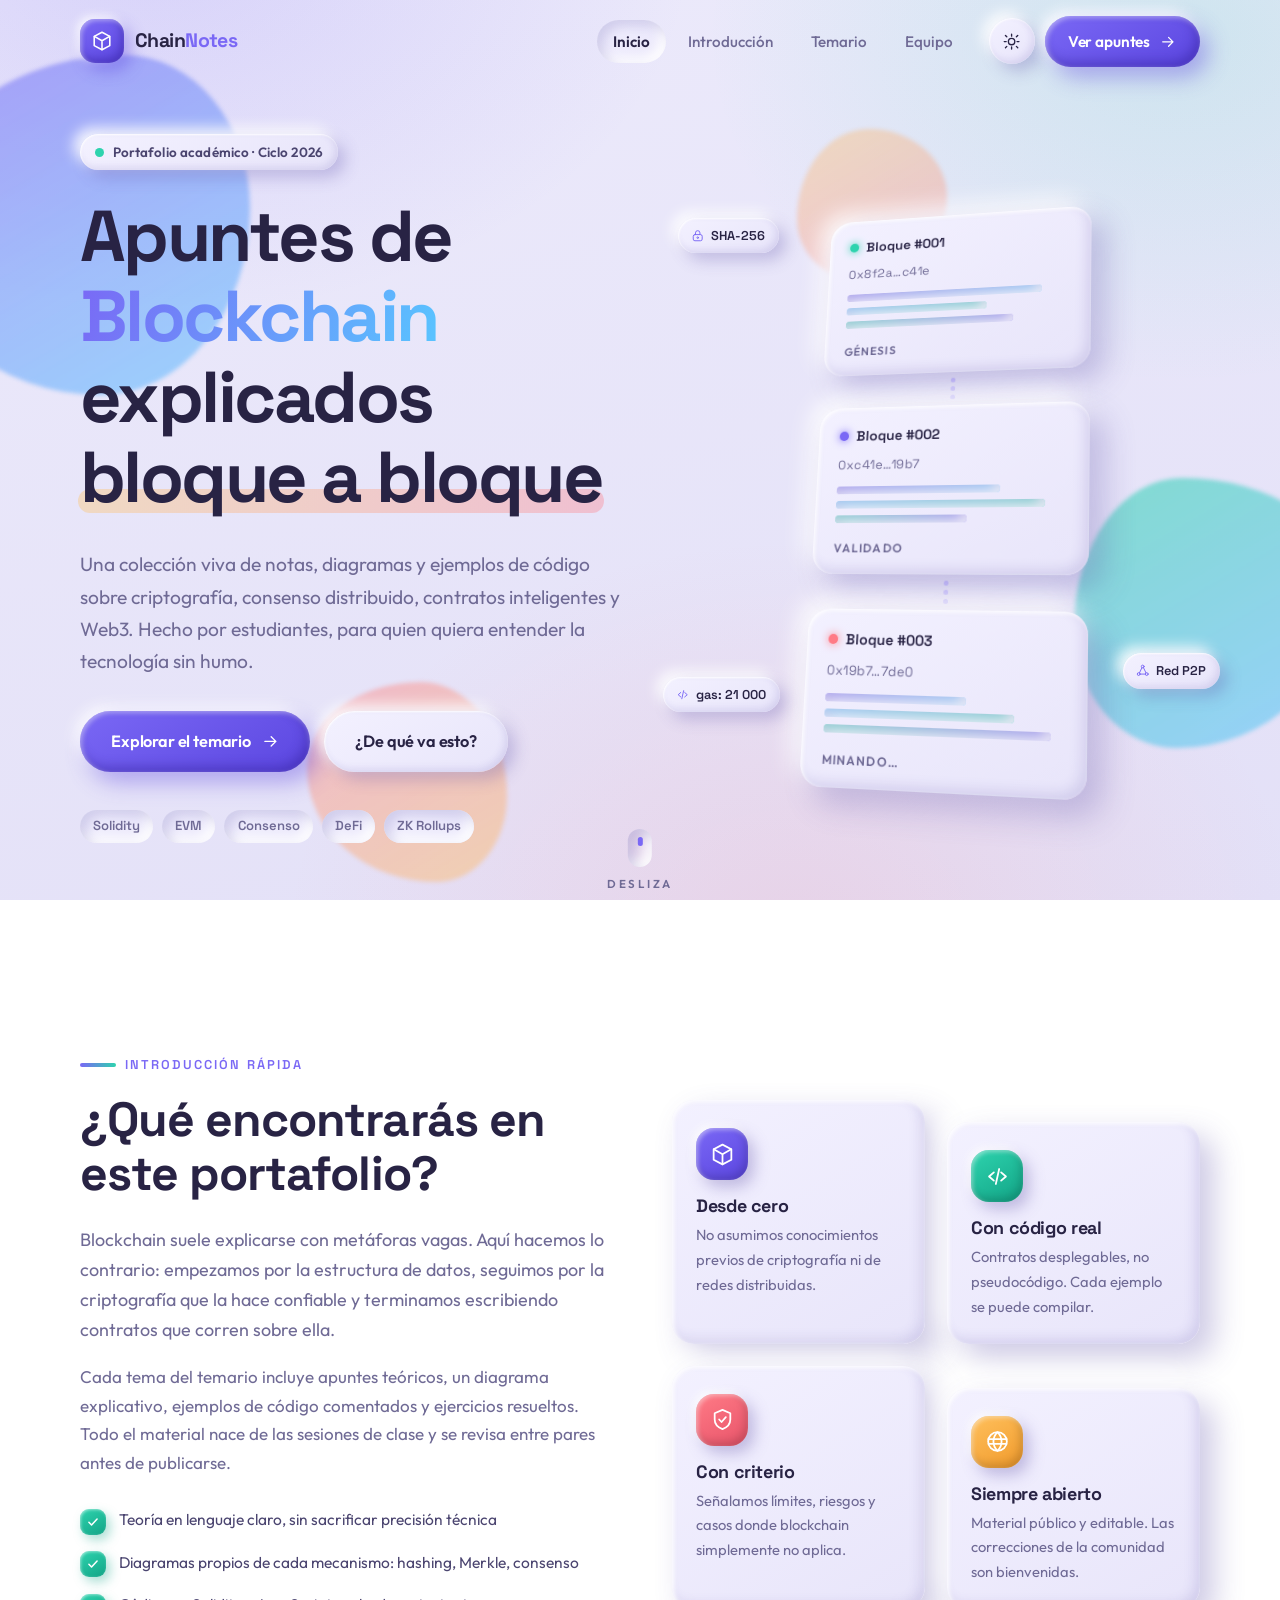
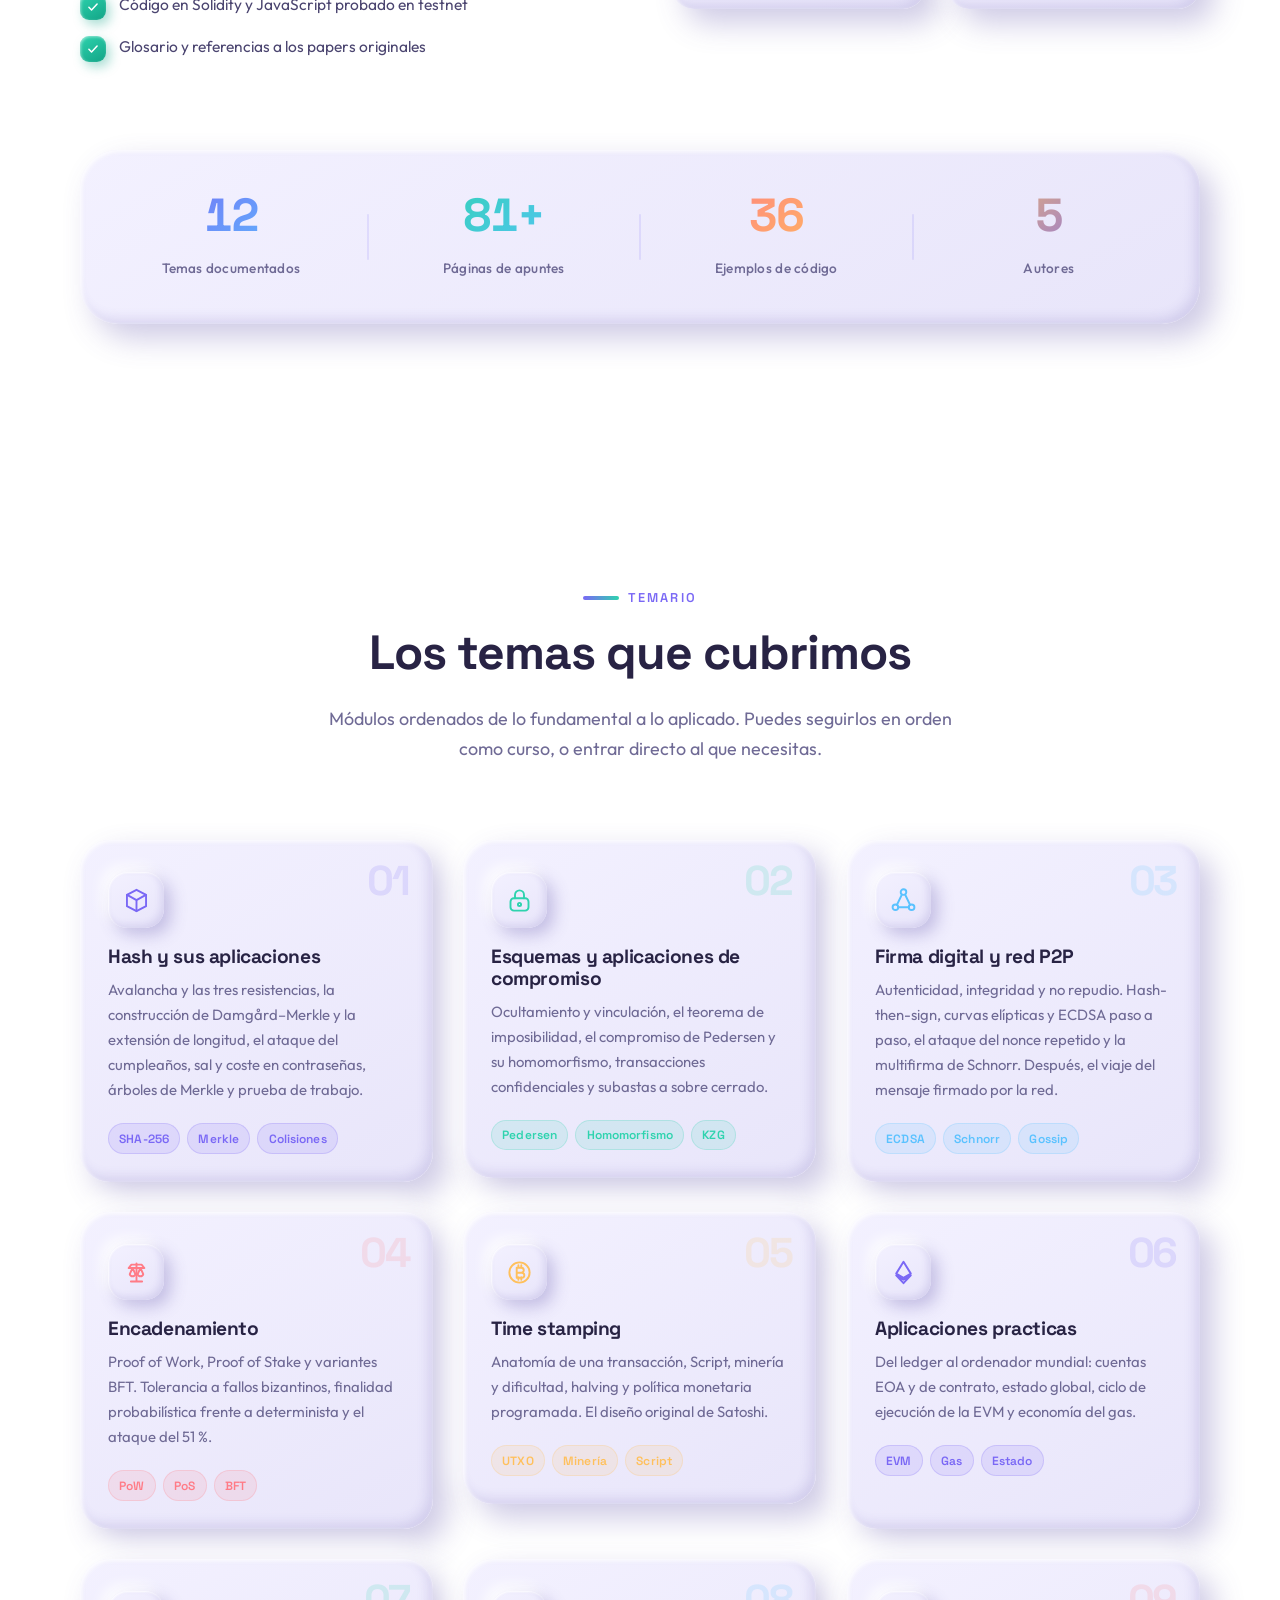
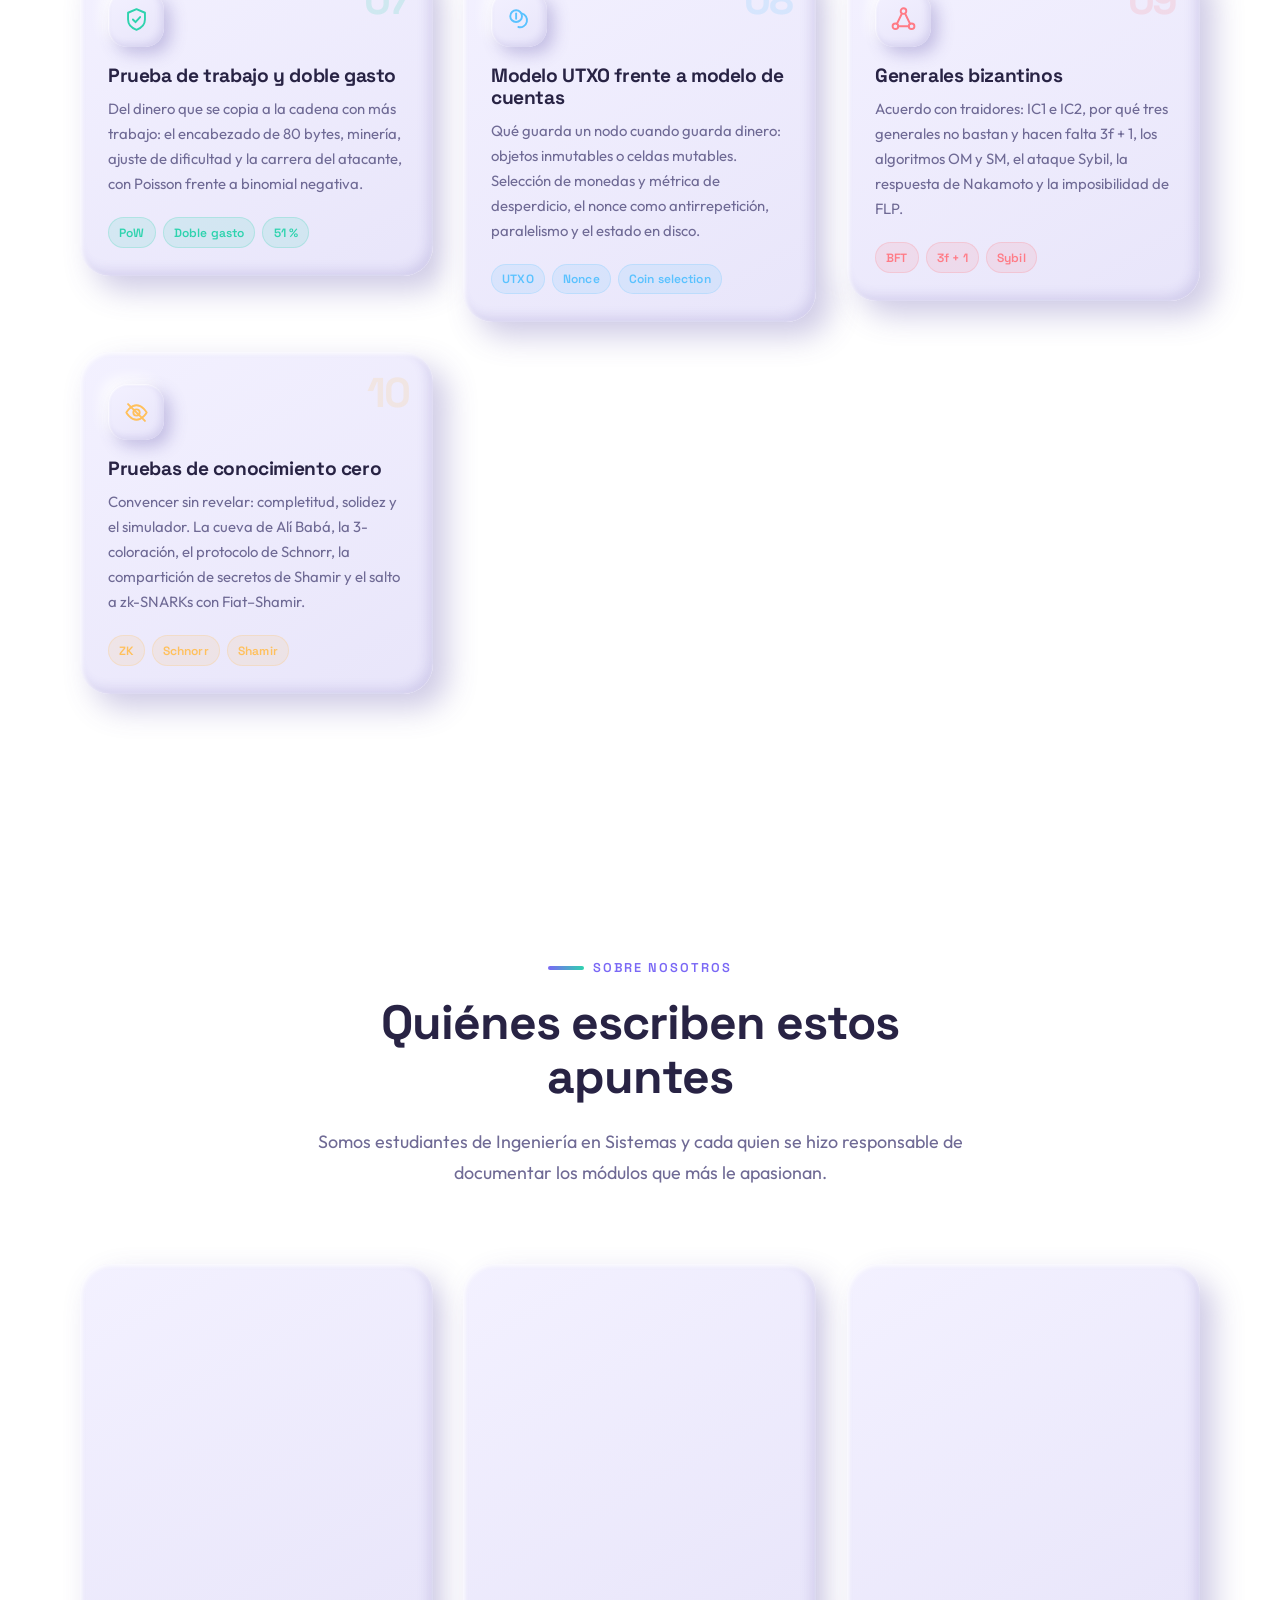
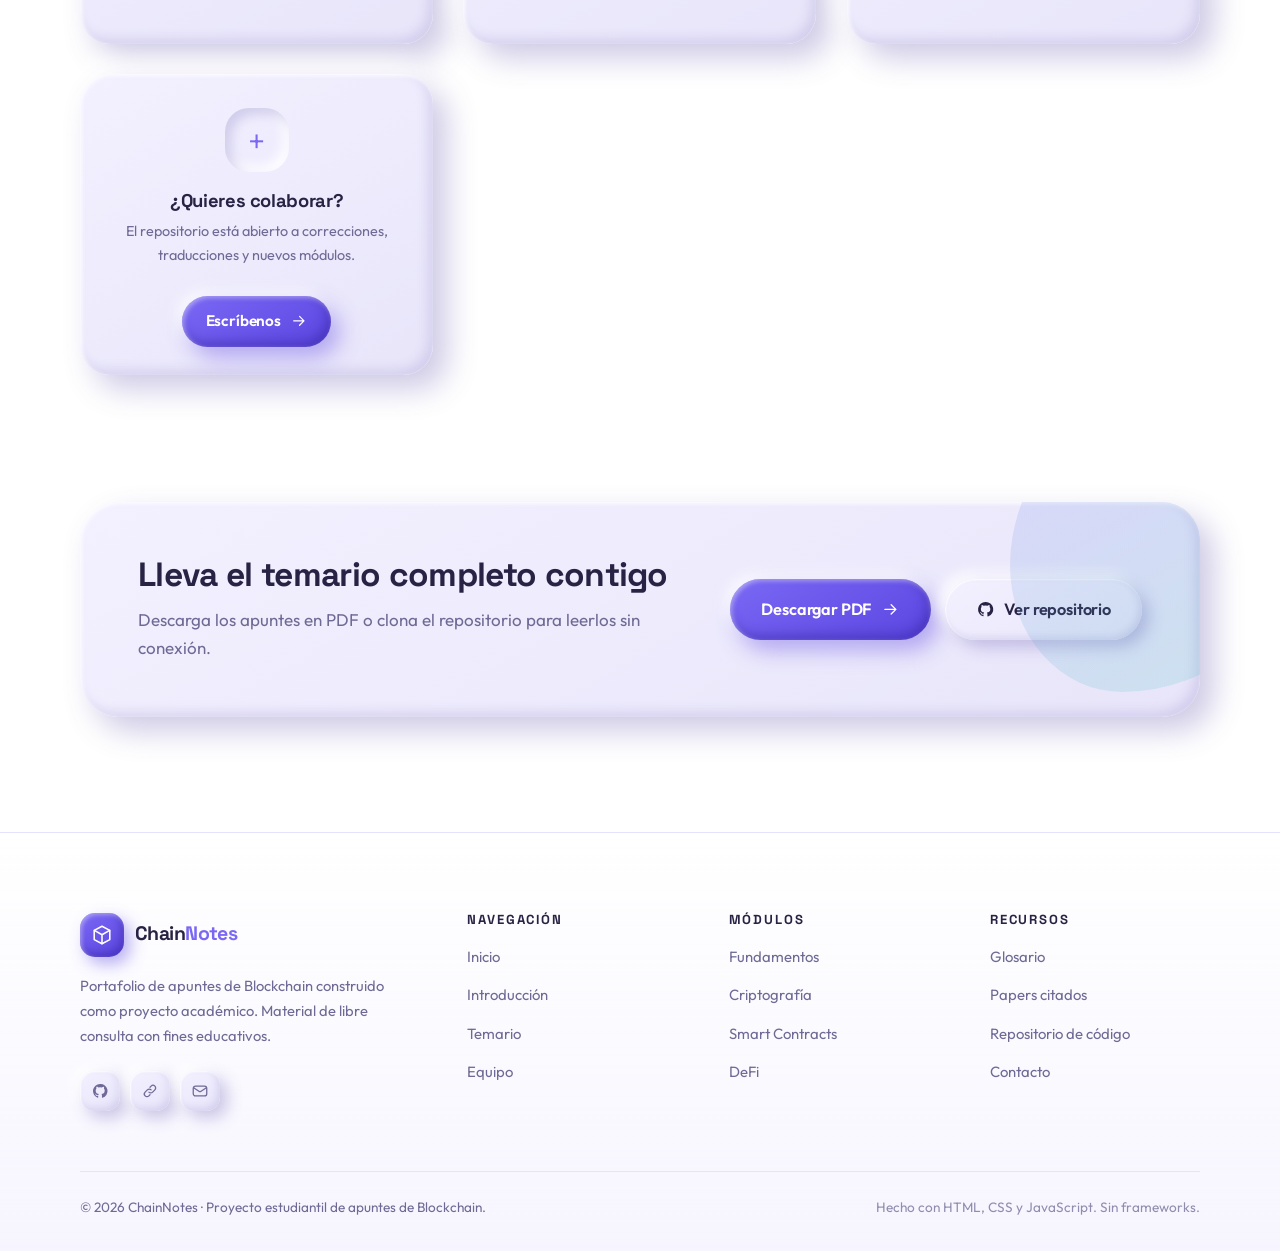
==== index.html @ ee108915 "Nuevo modulo" ====
<!DOCTYPE html>
<html lang="es">
<head>
<meta charset="UTF-8">
<meta name="viewport" content="width=device-width, initial-scale=1">
<title>ChainNotes — Portafolio de Apuntes de Blockchain</title>
<meta name="description" content="Portafolio de apuntes de Blockchain: fundamentos, criptografía, consenso, smart contracts, DeFi, capa 2 y seguridad. Material de estudio explicado con claridad.">
<link rel="icon" href="assets/favicon.svg" type="image/svg+xml">
<link rel="preconnect" href="https://fonts.googleapis.com">
<link rel="preconnect" href="https://fonts.gstatic.com" crossorigin>
<link href="https://fonts.googleapis.com/css2?family=Outfit:wght@300;400;500;600;700;800&family=Space+Grotesk:wght@400;500;600;700&display=swap" rel="stylesheet">
<link rel="stylesheet" href="assets/css/styles.css">
</head>
<body>

<!-- ============ SPRITE DE ICONOS ============ -->
<svg class="sprite" aria-hidden="true" focusable="false" xmlns="http://www.w3.org/2000/svg">
  <symbol id="i-cube" viewBox="0 0 24 24"><path d="M12 2.5 20.5 7v10L12 21.5 3.5 17V7L12 2.5Z"/><path d="M3.7 7 12 11.7 20.3 7M12 11.7V21.4"/></symbol>
  <symbol id="i-lock" viewBox="0 0 24 24"><rect x="4" y="10" width="16" height="11" rx="3"/><path d="M8 10V7a4 4 0 0 1 8 0v3"/><circle cx="12" cy="15.5" r="1.4"/></symbol>
  <symbol id="i-nodes" viewBox="0 0 24 24"><circle cx="12" cy="4.5" r="2.5"/><circle cx="4.8" cy="18" r="2.5"/><circle cx="19.2" cy="18" r="2.5"/><path d="M10.6 6.7 6.2 15.8M13.4 6.7l4.4 9.1M7.3 18h9.4"/></symbol>
  <symbol id="i-bitcoin" viewBox="0 0 24 24"><circle cx="12" cy="12" r="9"/><path d="M9.5 7.8h4.1a2.2 2.2 0 0 1 0 4.4H9.5m0 0h4.6a2.2 2.2 0 0 1 0 4.4H9.5m0-8.8v8.8M11 5.6v2.2m0 8.4v2.2m2.6-12.8v2.2m0 8.4v2.2"/></symbol>
  <symbol id="i-eth" viewBox="0 0 24 24"><path d="M12 2.5 5.5 13 12 16.8 18.5 13 12 2.5Z"/><path d="m5.5 14.6 6.5 6.9 6.5-6.9L12 18.4 5.5 14.6Z"/></symbol>
  <symbol id="i-code" viewBox="0 0 24 24"><path d="m8.5 8-4.6 4 4.6 4M15.5 8l4.6 4-4.6 4M13.6 4.8 10.4 19.2"/></symbol>
  <symbol id="i-token" viewBox="0 0 24 24"><circle cx="9" cy="9" r="5.2"/><path d="M13.9 6.6A5.2 5.2 0 1 1 11 18.7"/><path d="M9 6.6v4.8"/></symbol>
  <symbol id="i-defi" viewBox="0 0 24 24"><path d="M3.5 19.5h17M6 19.5v-6M11 19.5V8M16 19.5v-9"/><path d="m5 10 5.6-5.2 4 2.6 4.6-4.1"/></symbol>
  <symbol id="i-layers" viewBox="0 0 24 24"><path d="m12 3 8.5 4.3L12 11.6 3.5 7.3 12 3Z"/><path d="m3.5 12 8.5 4.3 8.5-4.3M3.5 16.7 12 21l8.5-4.3"/></symbol>
  <symbol id="i-shield" viewBox="0 0 24 24"><path d="M12 2.8 19.5 6v6.1c0 4.2-3 7.5-7.5 9.1-4.5-1.6-7.5-4.9-7.5-9.1V6L12 2.8Z"/><path d="m8.8 12 2.3 2.4 4.1-4.6"/></symbol>
  <symbol id="i-globe" viewBox="0 0 24 24"><circle cx="12" cy="12" r="9"/><path d="M3.3 9.8h17.4M3.3 14.2h17.4"/><path d="M12 3c-2.6 2.6-3.9 5.6-3.9 9s1.3 6.4 3.9 9c2.6-2.6 3.9-5.6 3.9-9S14.6 5.6 12 3Z"/></symbol>
  <symbol id="i-scale" viewBox="0 0 24 24"><path d="M12 4v16M7 20h10M5 8h14l-2.5-3h-9L5 8Z"/><path d="M8.5 8 6 13.5a2.6 2.6 0 0 0 5 0L8.5 8ZM15.5 8 13 13.5a2.6 2.6 0 0 0 5 0L15.5 8Z"/></symbol>
  <symbol id="i-eyeoff" viewBox="0 0 24 24"><path d="M3 12s3.5-6.5 9-6.5S21 12 21 12s-3.5 6.5-9 6.5S3 12 3 12Z"/><circle cx="12" cy="12" r="2.8"/><path d="M4.5 4.5l15 15"/></symbol>
  <symbol id="i-arrow" viewBox="0 0 24 24"><path d="M5 12h14M13 6l6 6-6 6"/></symbol>
  <symbol id="i-check" viewBox="0 0 24 24"><path d="m5 12.5 4.5 4.5L19 7"/></symbol>
  <symbol id="i-github" viewBox="0 0 24 24"><path d="M12 2.6a9.4 9.4 0 0 0-3 18.3c.5.1.6-.2.6-.5v-1.7c-2.6.6-3.2-1.2-3.2-1.2-.4-1.1-1-1.4-1-1.4-.9-.6.1-.6.1-.6 1 .1 1.5 1 1.5 1 .9 1.5 2.3 1.1 2.9.8.1-.6.3-1.1.6-1.3-2.1-.2-4.3-1-4.3-4.6 0-1 .4-1.9 1-2.5-.1-.3-.4-1.3.1-2.6 0 0 .8-.3 2.6 1a9 9 0 0 1 4.7 0c1.8-1.3 2.6-1 2.6-1 .5 1.3.2 2.3.1 2.6.6.6 1 1.5 1 2.5 0 3.6-2.2 4.4-4.3 4.6.3.3.6.9.6 1.8v2.7c0 .3.2.6.7.5A9.4 9.4 0 0 0 12 2.6Z"/></symbol>
  <symbol id="i-link" viewBox="0 0 24 24"><path d="M10.5 13.5a3.5 3.5 0 0 0 5 0l3-3a3.5 3.5 0 0 0-5-5l-1.5 1.5"/><path d="M13.5 10.5a3.5 3.5 0 0 0-5 0l-3 3a3.5 3.5 0 0 0 5 5L12 17"/></symbol>
  <symbol id="i-mail" viewBox="0 0 24 24"><rect x="3" y="5.5" width="18" height="13" rx="3"/><path d="m4 8 7.1 4.6a1.7 1.7 0 0 0 1.8 0L20 8"/></symbol>
  <symbol id="i-sun" viewBox="0 0 24 24"><circle cx="12" cy="12" r="4"/><path d="M12 2.8v2.4M12 18.8v2.4M4.3 4.3l1.7 1.7M18 18l1.7 1.7M2.8 12h2.4M18.8 12h2.4M4.3 19.7 6 18M18 6l1.7-1.7"/></symbol>
  <symbol id="i-moon" viewBox="0 0 24 24"><path d="M20 14.4A8.2 8.2 0 0 1 9.6 4 8.5 8.5 0 1 0 20 14.4Z"/></symbol>
</svg>

<div class="scroll-progress" aria-hidden="true"><span id="progressBar"></span></div>
<a class="skip-link" href="#intro">Saltar al contenido</a>

<!-- ============ HEADER ============ -->
<header class="header" id="header">
  <div class="container header__inner">
    <a class="brand" href="#inicio" aria-label="ChainNotes, ir al inicio">
      <span class="brand__mark" aria-hidden="true"><svg viewBox="0 0 24 24"><use href="#i-cube"/></svg></span>
      <span class="brand__text">Chain<em>Notes</em></span>
    </a>

    <nav class="nav" id="nav" aria-label="Navegación principal">
      <ul class="nav__list">
        <li><a class="nav__link is-active" href="#inicio">Inicio</a></li>
        <li><a class="nav__link" href="#intro">Introducción</a></li>
        <li><a class="nav__link" href="#temas">Temario</a></li>
        <li><a class="nav__link" href="#equipo">Equipo</a></li>
      </ul>
    </nav>

    <div class="header__actions">
      <button class="clay-btn clay-btn--icon" id="themeToggle" type="button" aria-label="Cambiar tema" title="Cambiar tema">
        <svg class="ico-sun" viewBox="0 0 24 24"><use href="#i-sun"/></svg>
        <svg class="ico-moon" viewBox="0 0 24 24"><use href="#i-moon"/></svg>
      </button>
      <a class="clay-btn clay-btn--primary header__cta" href="#temas">
        Ver apuntes <svg viewBox="0 0 24 24"><use href="#i-arrow"/></svg>
      </a>
      <button class="burger" id="burger" type="button" aria-label="Abrir menú" aria-expanded="false" aria-controls="nav">
        <span></span><span></span><span></span>
      </button>
    </div>
  </div>
</header>

<main>

<!-- ============ HERO ============ -->
<section class="hero" id="inicio">
  <div class="blobs" aria-hidden="true">
    <span class="blob blob--1" data-parallax="0.16"></span>
    <span class="blob blob--2" data-parallax="-0.10"></span>
    <span class="blob blob--3" data-parallax="0.07"></span>
    <span class="blob blob--4" data-parallax="-0.05"></span>
  </div>

  <div class="container hero__inner">
    <div class="hero__copy">
      <span class="badge anim" style="--d:0ms">
        <span class="badge__dot"></span> Portafolio académico · Ciclo 2026
      </span>

      <h1 class="hero__title anim" style="--d:90ms">
        Apuntes de <span class="grad">Blockchain</span><br>
        explicados <span class="underlined">bloque a bloque</span>
      </h1>

      <p class="hero__lead anim" style="--d:180ms">
        Una colección viva de notas, diagramas y ejemplos de código sobre criptografía,
        consenso distribuido, contratos inteligentes y Web3. Hecho por estudiantes,
        para quien quiera entender la tecnología sin humo.
      </p>

      <div class="hero__actions anim" style="--d:270ms">
        <a class="clay-btn clay-btn--primary clay-btn--lg" href="#temas">
          Explorar el temario <svg viewBox="0 0 24 24"><use href="#i-arrow"/></svg>
        </a>
        <a class="clay-btn clay-btn--lg" href="#intro">¿De qué va esto?</a>
      </div>

      <ul class="hero__chips anim" style="--d:360ms">
        <li>Solidity</li><li>EVM</li><li>Consenso</li><li>DeFi</li><li>ZK Rollups</li>
      </ul>
    </div>

    <div class="hero__visual anim anim--scale" style="--d:240ms" aria-hidden="true">
      <div class="chain">
        <article class="clay-card block block--1">
          <header class="block__head"><span class="dot dot--mint"></span> Bloque #001</header>
          <p class="block__hash">0x8f2a…c41e</p>
          <div class="block__bars"><i style="--w:88%"></i><i style="--w:64%"></i><i style="--w:76%"></i></div>
          <footer class="block__foot">Génesis</footer>
        </article>

        <span class="chain__link"><i></i><i></i><i></i></span>

        <article class="clay-card block block--2">
          <header class="block__head"><span class="dot dot--violet"></span> Bloque #002</header>
          <p class="block__hash">0xc41e…19b7</p>
          <div class="block__bars"><i style="--w:72%"></i><i style="--w:91%"></i><i style="--w:58%"></i></div>
          <footer class="block__foot">Validado</footer>
        </article>

        <span class="chain__link"><i></i><i></i><i></i></span>

        <article class="clay-card block block--3">
          <header class="block__head"><span class="dot dot--coral"></span> Bloque #003</header>
          <p class="block__hash">0x19b7…7de0</p>
          <div class="block__bars"><i style="--w:60%"></i><i style="--w:80%"></i><i style="--w:95%"></i></div>
          <footer class="block__foot">Minando…</footer>
        </article>
      </div>

      <div class="float-tag float-tag--a"><svg viewBox="0 0 24 24"><use href="#i-lock"/></svg> SHA-256</div>
      <div class="float-tag float-tag--b"><svg viewBox="0 0 24 24"><use href="#i-nodes"/></svg> Red P2P</div>
      <div class="float-tag float-tag--c"><svg viewBox="0 0 24 24"><use href="#i-code"/></svg> gas: 21 000</div>
    </div>
  </div>

  <div class="hero__scroll" aria-hidden="true"><span></span>desliza</div>
</section>

<!-- ============ INTRODUCCIÓN ============ -->
<section class="section intro" id="intro">
  <div class="container">
    <div class="intro__grid">
      <div class="intro__text reveal">
        <span class="eyebrow"><span class="eyebrow__line"></span> Introducción rápida</span>
        <h2 class="section__title">¿Qué encontrarás en este portafolio?</h2>
        <p class="section__lead">
          Blockchain suele explicarse con metáforas vagas. Aquí hacemos lo contrario:
          empezamos por la estructura de datos, seguimos por la criptografía que la
          hace confiable y terminamos escribiendo contratos que corren sobre ella.
        </p>
        <p class="muted-p">
          Cada tema del temario incluye apuntes teóricos, un diagrama explicativo,
          ejemplos de código comentados y ejercicios resueltos. Todo el material nace
          de las sesiones de clase y se revisa entre pares antes de publicarse.
        </p>

        <ul class="check-list">
          <li><span class="check"><svg viewBox="0 0 24 24"><use href="#i-check"/></svg></span> Teoría en lenguaje claro, sin sacrificar precisión técnica</li>
          <li><span class="check"><svg viewBox="0 0 24 24"><use href="#i-check"/></svg></span> Diagramas propios de cada mecanismo: hashing, Merkle, consenso</li>
          <li><span class="check"><svg viewBox="0 0 24 24"><use href="#i-check"/></svg></span> Código en Solidity y JavaScript probado en testnet</li>
          <li><span class="check"><svg viewBox="0 0 24 24"><use href="#i-check"/></svg></span> Glosario y referencias a los papers originales</li>
        </ul>
      </div>

      <div class="intro__cards">
        <article class="clay-card feature reveal" style="--d:60ms">
          <span class="feature__icon feature__icon--violet"><svg viewBox="0 0 24 24"><use href="#i-cube"/></svg></span>
          <h3>Desde cero</h3>
          <p>No asumimos conocimientos previos de criptografía ni de redes distribuidas.</p>
        </article>
        <article class="clay-card feature reveal" style="--d:140ms">
          <span class="feature__icon feature__icon--mint"><svg viewBox="0 0 24 24"><use href="#i-code"/></svg></span>
          <h3>Con código real</h3>
          <p>Contratos desplegables, no pseudocódigo. Cada ejemplo se puede compilar.</p>
        </article>
        <article class="clay-card feature reveal" style="--d:220ms">
          <span class="feature__icon feature__icon--coral"><svg viewBox="0 0 24 24"><use href="#i-shield"/></svg></span>
          <h3>Con criterio</h3>
          <p>Señalamos límites, riesgos y casos donde blockchain simplemente no aplica.</p>
        </article>
        <article class="clay-card feature reveal" style="--d:300ms">
          <span class="feature__icon feature__icon--amber"><svg viewBox="0 0 24 24"><use href="#i-globe"/></svg></span>
          <h3>Siempre abierto</h3>
          <p>Material público y editable. Las correcciones de la comunidad son bienvenidas.</p>
        </article>
      </div>
    </div>

    <div class="stats clay-card reveal">
      <div class="stat">
        <strong class="stat__num" data-count="12">0</strong>
        <span class="stat__label">Temas documentados</span>
      </div>
      <span class="stats__sep" aria-hidden="true"></span>
      <div class="stat">
        <strong class="stat__num" data-count="84" data-suffix="+">0</strong>
        <span class="stat__label">Páginas de apuntes</span>
      </div>
      <span class="stats__sep" aria-hidden="true"></span>
      <div class="stat">
        <strong class="stat__num" data-count="37">0</strong>
        <span class="stat__label">Ejemplos de código</span>
      </div>
      <span class="stats__sep" aria-hidden="true"></span>
      <div class="stat">
        <strong class="stat__num" data-count="5">0</strong>
        <span class="stat__label">Autores</span>
      </div>
    </div>
  </div>
</section>

<!-- ============ TEMARIO ============ -->
<section class="section topics" id="temas">
  <div class="container">
    <header class="section__head reveal">
      <span class="eyebrow"><span class="eyebrow__line"></span> Temario</span>
      <h2 class="section__title">Los temas que cubrimos</h2>
      <p class="section__lead section__lead--center">
        Módulos ordenados de lo fundamental a lo aplicado. Puedes seguirlos en
        orden como curso, o entrar directo al que necesitas.
      </p>
    </header>

    <div class="topics__grid">
      <a href="temas/hash.html" class="topic__link">
      <article class="clay-card topic reveal" data-tilt style="--accent:var(--violet)">
        <span class="topic__num">01</span>
        <span class="topic__icon"><svg viewBox="0 0 24 24"><use href="#i-cube"/></svg></span>
        <h3 class="topic__title">Hash y sus aplicaciones</h3>
        <p class="topic__desc">Avalancha y las tres resistencias, la construcción de Damgård–Merkle y la extensión de longitud, el ataque del cumpleaños, sal y coste en contraseñas, árboles de Merkle y prueba de trabajo.</p>
        <ul class="topic__tags"><li>SHA-256</li><li>Merkle</li><li>Colisiones</li></ul>
      </article>
      </a>

      <a href="temas/compromisos.html" class="topic__link">
      <article class="clay-card topic reveal" data-tilt style="--accent:var(--mint); --d:60ms">
        <span class="topic__num">02</span>
        <span class="topic__icon"><svg viewBox="0 0 24 24"><use href="#i-lock"/></svg></span>
        <h3 class="topic__title">Esquemas y aplicaciones de compromiso</h3>
        <p class="topic__desc">Ocultamiento y vinculación, el teorema de imposibilidad, el compromiso de Pedersen y su homomorfismo, transacciones confidenciales y subastas a sobre cerrado.</p>
        <ul class="topic__tags"><li>Pedersen</li><li>Homomorfismo</li><li>KZG</li></ul>
      </article>
      </a>

      <a href="temas/firma-digital.html" class="topic__link">
      <article class="clay-card topic reveal" data-tilt style="--accent:var(--sky); --d:120ms">
        <span class="topic__num">03</span>
        <span class="topic__icon"><svg viewBox="0 0 24 24"><use href="#i-nodes"/></svg></span>
        <h3 class="topic__title">Firma digital y red P2P</h3>
        <p class="topic__desc">Autenticidad, integridad y no repudio. Hash-then-sign, curvas elípticas y ECDSA paso a paso, el ataque del nonce repetido y la multifirma de Schnorr. Después, el viaje del mensaje firmado por la red.</p>
        <ul class="topic__tags"><li>ECDSA</li><li>Schnorr</li><li>Gossip</li></ul>
      </article>
      </a>

      <a href="temas/encadenamiento.html" class="topic__link">
      <article class="clay-card topic reveal" data-tilt style="--accent:var(--coral); --d:180ms">
        <span class="topic__num">04</span>
        <span class="topic__icon"><svg viewBox="0 0 24 24"><use href="#i-scale"/></svg></span>
        <h3 class="topic__title">Encadenamiento</h3>
        <p class="topic__desc">Proof of Work, Proof of Stake y variantes BFT. Tolerancia a fallos bizantinos, finalidad probabilística frente a determinista y el ataque del 51 %.</p>
        <ul class="topic__tags"><li>PoW</li><li>PoS</li><li>BFT</li></ul>
      </article>
      </a>

      <a href="temas/timestamping.html" class="topic__link">
      <article class="clay-card topic reveal" data-tilt style="--accent:var(--amber)">
        <span class="topic__num">05</span>
        <span class="topic__icon"><svg viewBox="0 0 24 24"><use href="#i-bitcoin"/></svg></span>
        <h3 class="topic__title">Time stamping</h3>
        <p class="topic__desc">Anatomía de una transacción, Script, minería y dificultad, halving y política monetaria programada. El diseño original de Satoshi.</p>
        <ul class="topic__tags"><li>UTXO</li><li>Minería</li><li>Script</li></ul>
      </article>
      </a>
      
      <article class="clay-card topic reveal" data-tilt style="--accent:var(--violet); --d:60ms">
        <span class="topic__num">06</span>
        <span class="topic__icon"><svg viewBox="0 0 24 24"><use href="#i-eth"/></svg></span>
        <h3 class="topic__title">Aplicaciones practicas</h3>
        <p class="topic__desc">Del ledger al ordenador mundial: cuentas EOA y de contrato, estado global, ciclo de ejecución de la EVM y economía del gas.</p>
        <ul class="topic__tags"><li>EVM</li><li>Gas</li><li>Estado</li></ul>
      </article>

      <a href="temas/prueba-de-trabajo.html" class="topic__link">
      <article class="clay-card topic reveal" data-tilt style="--accent:var(--mint); --d:120ms">
        <span class="topic__num">07</span>
        <span class="topic__icon"><svg viewBox="0 0 24 24"><use href="#i-shield"/></svg></span>
        <h3 class="topic__title">Prueba de trabajo y doble gasto</h3>
        <p class="topic__desc">Del dinero que se copia a la cadena con más trabajo: el encabezado de 80 bytes, minería, ajuste de dificultad y la carrera del atacante, con Poisson frente a binomial negativa.</p>
        <ul class="topic__tags"><li>PoW</li><li>Doble gasto</li><li>51 %</li></ul>
      </article>
      </a>

      <a href="temas/utxo-vs-cuentas.html" class="topic__link">
      <article class="clay-card topic reveal" data-tilt style="--accent:var(--sky); --d:180ms">
        <span class="topic__num">08</span>
        <span class="topic__icon"><svg viewBox="0 0 24 24"><use href="#i-token"/></svg></span>
        <h3 class="topic__title">Modelo UTXO frente a modelo de cuentas</h3>
        <p class="topic__desc">Qué guarda un nodo cuando guarda dinero: objetos inmutables o celdas mutables. Selección de monedas y métrica de desperdicio, el nonce como antirrepetición, paralelismo y el estado en disco.</p>
        <ul class="topic__tags"><li>UTXO</li><li>Nonce</li><li>Coin selection</li></ul>
      </article>
      </a>

      <a href="temas/generales-bizantinos.html" class="topic__link">
      <article class="clay-card topic reveal" data-tilt style="--accent:var(--coral); --d:240ms">
        <span class="topic__num">09</span>
        <span class="topic__icon"><svg viewBox="0 0 24 24"><use href="#i-nodes"/></svg></span>
        <h3 class="topic__title">Generales bizantinos</h3>
        <p class="topic__desc">Acuerdo con traidores: IC1 e IC2, por qué tres generales no bastan y hacen falta 3f + 1, los algoritmos OM y SM, el ataque Sybil, la respuesta de Nakamoto y la imposibilidad de FLP.</p>
        <ul class="topic__tags"><li>BFT</li><li>3f + 1</li><li>Sybil</li></ul>
      </article>
      </a>

      <a href="temas/conocimiento-cero.html" class="topic__link">
      <article class="clay-card topic reveal" data-tilt style="--accent:var(--amber); --d:60ms">
        <span class="topic__num">10</span>
        <span class="topic__icon"><svg viewBox="0 0 24 24"><use href="#i-eyeoff"/></svg></span>
        <h3 class="topic__title">Pruebas de conocimiento cero</h3>
        <p class="topic__desc">Convencer sin revelar: completitud, solidez y el simulador. La cueva de Alí Babá, la 3-coloración, el protocolo de Schnorr, la compartición de secretos de Shamir y el salto a zk-SNARKs con Fiat–Shamir.</p>
        <ul class="topic__tags"><li>ZK</li><li>Schnorr</li><li>Shamir</li></ul>
      </article>
      </a>

    </div>
  </div>
</section>

<!-- ============ EQUIPO ============ -->
<section class="section team" id="equipo">
  <div class="container">
    <header class="section__head reveal">
      <span class="eyebrow"><span class="eyebrow__line"></span> Sobre nosotros</span>
      <h2 class="section__title">Quiénes escriben estos apuntes</h2>
      <p class="section__lead section__lead--center">
        Somos estudiantes de Ingeniería en Sistemas y cada quien se hizo responsable
        de documentar los módulos que más le apasionan.
      </p>
    </header>

    <div class="team__grid">

      <article class="clay-card person reveal" data-tilt>
        <div class="person__avatar" style="--a1:var(--violet); --a2:var(--sky)"><span>EG</span></div>
        <h3 class="person__name">Emilio Guzmán</h3>
        <p class="person__role">Coordinación · Smart Contracts</p>
        <p class="person__bio">Responsable de los módulos de Solidity y de la revisión técnica de todo el material publicado.</p>
        <ul class="person__topics"><li>06</li><li>07</li><li>11</li></ul>
        <div class="person__links">
          <a href="#" aria-label="GitHub de Emilio Aguilar"><svg viewBox="0 0 24 24"><use href="#i-github"/></svg></a>
          <a href="#" aria-label="Sitio web de Emilio Aguilar"><svg viewBox="0 0 24 24"><use href="#i-link"/></svg></a>
          <a href="#" aria-label="Correo de Emilio Aguilar"><svg viewBox="0 0 24 24"><use href="#i-mail"/></svg></a>
        </div>
      </article>

      <article class="clay-card person reveal" data-tilt style="--d:80ms">
        <div class="person__avatar" style="--a1:var(--mint); --a2:var(--sky)"><span>FR</span></div>
        <h3 class="person__name">Fernando Revilla</h3>
        <p class="person__role">Criptografía · Consenso</p>
        <p class="person__bio">Escribió los apuntes de hashing, firmas digitales y la comparativa entre algoritmos de consenso.</p>
        <ul class="person__topics"><li>02</li><li>04</li></ul>
        <div class="person__links">
          <a href="#" aria-label="GitHub de María Rivas"><svg viewBox="0 0 24 24"><use href="#i-github"/></svg></a>
          <a href="#" aria-label="Sitio web de María Rivas"><svg viewBox="0 0 24 24"><use href="#i-link"/></svg></a>
          <a href="#" aria-label="Correo de María Rivas"><svg viewBox="0 0 24 24"><use href="#i-mail"/></svg></a>
        </div>
      </article>

      <article class="clay-card person reveal" data-tilt style="--d:160ms">
        <div class="person__avatar" style="--a1:var(--coral); --a2:var(--amber)"><span>DB</span></div>
        <h3 class="person__name">Darina Basurto</h3>
        <p class="person__role">Bitcoin · Redes P2P</p>
        <p class="person__bio">Documentó el modelo UTXO, la minería y la propagación de bloques en la red.</p>
        <ul class="person__topics"><li>03</li><li>05</li></ul>
        <div class="person__links">
          <a href="#" aria-label="GitHub de Daniel Lozano"><svg viewBox="0 0 24 24"><use href="#i-github"/></svg></a>
          <a href="#" aria-label="Sitio web de Daniel Lozano"><svg viewBox="0 0 24 24"><use href="#i-link"/></svg></a>
          <a href="#" aria-label="Correo de Daniel Lozano"><svg viewBox="0 0 24 24"><use href="#i-mail"/></svg></a>
        </div>
      </article>

      <article class="clay-card person person--cta reveal" style="--d:400ms">
        <span class="person__plus" aria-hidden="true">+</span>
        <h3 class="person__name">¿Quieres colaborar?</h3>
        <p class="person__bio">El repositorio está abierto a correcciones, traducciones y nuevos módulos.</p>
        <a class="clay-btn clay-btn--primary" href="#contacto">Escríbenos <svg viewBox="0 0 24 24"><use href="#i-arrow"/></svg></a>
      </article>

    </div>
  </div>
</section>

<!-- ============ CTA ============ -->
<section class="cta-band" id="contacto">
  <div class="container">
    <div class="clay-card cta reveal">
      <div class="cta__text">
        <h2>Lleva el temario completo contigo</h2>
        <p>Descarga los apuntes en PDF o clona el repositorio para leerlos sin conexión.</p>
      </div>
      <div class="cta__actions">
        <a class="clay-btn clay-btn--primary clay-btn--lg" href="#temas">Descargar PDF <svg viewBox="0 0 24 24"><use href="#i-arrow"/></svg></a>
        <a class="clay-btn clay-btn--lg" href="#"><svg viewBox="0 0 24 24"><use href="#i-github"/></svg> Ver repositorio</a>
      </div>
    </div>
  </div>
</section>

</main>

<!-- ============ FOOTER ============ -->
<footer class="footer">
  <div class="container">
    <div class="footer__grid">
      <div class="footer__brand">
        <a class="brand" href="#inicio">
          <span class="brand__mark" aria-hidden="true"><svg viewBox="0 0 24 24"><use href="#i-cube"/></svg></span>
          <span class="brand__text">Chain<em>Notes</em></span>
        </a>
        <p>Portafolio de apuntes de Blockchain construido como proyecto académico. Material de libre consulta con fines educativos.</p>
        <div class="footer__socials">
          <a href="#" aria-label="GitHub"><svg viewBox="0 0 24 24"><use href="#i-github"/></svg></a>
          <a href="#" aria-label="Sitio web"><svg viewBox="0 0 24 24"><use href="#i-link"/></svg></a>
          <a href="#" aria-label="Correo"><svg viewBox="0 0 24 24"><use href="#i-mail"/></svg></a>
        </div>
      </div>

      <nav class="footer__col" aria-label="Navegación del pie">
        <h3>Navegación</h3>
        <ul>
          <li><a href="#inicio">Inicio</a></li>
          <li><a href="#intro">Introducción</a></li>
          <li><a href="#temas">Temario</a></li>
          <li><a href="#equipo">Equipo</a></li>
        </ul>
      </nav>

      <nav class="footer__col" aria-label="Módulos destacados">
        <h3>Módulos</h3>
        <ul>
          <li><a href="#temas">Fundamentos</a></li>
          <li><a href="#temas">Criptografía</a></li>
          <li><a href="#temas">Smart Contracts</a></li>
          <li><a href="#temas">DeFi</a></li>
        </ul>
      </nav>

      <div class="footer__col">
        <h3>Recursos</h3>
        <ul>
          <li><a href="#">Glosario</a></li>
          <li><a href="#">Papers citados</a></li>
          <li><a href="#">Repositorio de código</a></li>
          <li><a href="#contacto">Contacto</a></li>
        </ul>
      </div>
    </div>

    <div class="footer__bottom">
      <p>&copy; <span id="year">2026</span> ChainNotes · Proyecto estudiantil de apuntes de Blockchain.</p>
      <p class="footer__note">Hecho con HTML, CSS y JavaScript. Sin frameworks.</p>
    </div>
  </div>
</footer>

<script src="assets/js/main.js" defer></script>
</body>
</html>
---- assets/css/styles.css ----
/* =========================================================
   ChainNotes — Portafolio de apuntes de Blockchain
   Estilo: Claymorphism (superficies suaves, sombras dobles)
   ========================================================= */

/* ---------- 1. Tokens ---------- */
:root{
  /* Paleta */
  --violet:#7a68f5;
  --violet-deep:#5b46e0;
  --mint:#2ed3ae;
  --coral:#ff7b86;
  --amber:#ffc05c;
  --sky:#5ac2ff;

  /* Superficies (tema claro) */
  --bg:#eceafb;
  --bg-2:#e3e0f7;
  --surface:#f3f1ff;
  --surface-2:#e8e5fa;
  --ink:#282344;
  --ink-soft:#4b4570;
  --muted:#6f6a95;
  --line:rgba(122,104,245,.14);

  /* Sombras de arcilla */
  --sh-dark:rgba(93,80,168,.30);
  --sh-dark-strong:rgba(93,80,168,.42);
  --sh-light:rgba(255,255,255,.92);

  --clay:
      14px 14px 30px var(--sh-dark),
      -10px -10px 26px var(--sh-light),
      inset 2px 2px 4px var(--sh-light),
      inset -5px -5px 12px rgba(93,80,168,.16);

  --clay-sm:
      7px 7px 16px var(--sh-dark),
      -6px -6px 14px var(--sh-light),
      inset 1px 1px 2px var(--sh-light),
      inset -3px -3px 7px rgba(93,80,168,.14);

  --clay-inset:
      inset 6px 6px 12px rgba(93,80,168,.22),
      inset -6px -6px 12px var(--sh-light);

  --clay-hover:
      20px 22px 42px var(--sh-dark-strong),
      -12px -12px 30px var(--sh-light),
      inset 2px 2px 4px var(--sh-light),
      inset -6px -6px 14px rgba(93,80,168,.18);

  /* Formas */
  --r-xl:38px;
  --r-lg:30px;
  --r-md:22px;
  --r-sm:16px;
  --r-pill:999px;

  /* Layout */
  --maxw:1200px;
  --gutter:clamp(20px, 4vw, 40px);
  --header-h:78px;

  /* Movimiento */
  --ease:cubic-bezier(.22,.9,.28,1);
  --ease-back:cubic-bezier(.34,1.56,.64,1);
  --t-fast:.22s;
  --t:.4s;
  --t-slow:.7s;
}

html[data-theme="dark"]{
  --bg:#15142a;
  --bg-2:#101026;
  --surface:#1e1d3a;
  --surface-2:#252346;
  --ink:#eeecff;
  --ink-soft:#c8c4ec;
  --muted:#9a95c4;
  --line:rgba(160,145,255,.18);

  --sh-dark:rgba(5,4,18,.62);
  --sh-dark-strong:rgba(5,4,18,.78);
  --sh-light:rgba(126,113,215,.20);

  --clay:
      14px 14px 30px var(--sh-dark),
      -10px -10px 26px var(--sh-light),
      inset 2px 2px 4px rgba(160,145,255,.13),
      inset -5px -5px 12px rgba(0,0,0,.35);

  --clay-sm:
      7px 7px 16px var(--sh-dark),
      -6px -6px 14px var(--sh-light),
      inset 1px 1px 2px rgba(160,145,255,.12),
      inset -3px -3px 7px rgba(0,0,0,.32);

  --clay-inset:
      inset 6px 6px 12px rgba(0,0,0,.45),
      inset -6px -6px 12px rgba(126,113,215,.18);

  --clay-hover:
      20px 22px 44px var(--sh-dark-strong),
      -12px -12px 30px var(--sh-light),
      inset 2px 2px 4px rgba(160,145,255,.14),
      inset -6px -6px 14px rgba(0,0,0,.38);
}

/* ---------- 2. Reset / base ---------- */
*,*::before,*::after{box-sizing:border-box}

html{
  scroll-behavior:smooth;
  scroll-padding-top:calc(var(--header-h) + 24px);
  -webkit-text-size-adjust:100%;
}

body{
  margin:0;
  font-family:"Outfit", ui-sans-serif, system-ui, -apple-system, "Segoe UI", sans-serif;
  font-size:clamp(15.5px, .35vw + 15px, 17px);
  line-height:1.68;
  color:var(--ink-soft);
  background:
    radial-gradient(900px 620px at 12% -6%,  rgba(122,104,245,.18), transparent 60%),
    radial-gradient(760px 560px at 92% 4%,   rgba(46,211,174,.15),  transparent 62%),
    radial-gradient(820px 640px at 62% 104%, rgba(255,123,134,.14), transparent 62%),
    linear-gradient(168deg, var(--bg), var(--bg-2));
  background-attachment:fixed;
  overflow-x:hidden;
  transition:background-color var(--t) var(--ease), color var(--t) var(--ease);
}

h1,h2,h3{
  font-family:"Space Grotesk", "Outfit", sans-serif;
  color:var(--ink);
  line-height:1.12;
  letter-spacing:-.02em;
  margin:0 0 .5em;
  font-weight:700;
}
p{margin:0 0 1em}
a{color:inherit;text-decoration:none}
ul{list-style:none;margin:0;padding:0}
img,svg{display:block;max-width:100%}
button{font:inherit;color:inherit;border:0;background:none;cursor:pointer}

svg:not(.sprite){
  width:1em;height:1em;
  fill:none;stroke:currentColor;
  stroke-width:1.7;stroke-linecap:round;stroke-linejoin:round;
}
/* Iconos macizos */
#i-github path{fill:currentColor;stroke:none}

.sprite{position:absolute;width:0;height:0;overflow:hidden}

::selection{background:var(--violet);color:#fff}

:focus-visible{
  outline:3px solid var(--violet);
  outline-offset:3px;
  border-radius:6px;
}

.container{
  width:100%;
  max-width:var(--maxw);
  margin-inline:auto;
  padding-inline:var(--gutter);
}

.skip-link{
  position:fixed;top:-100px;left:50%;transform:translateX(-50%);
  z-index:200;padding:12px 22px;border-radius:var(--r-pill);
  background:var(--violet);color:#fff;font-weight:600;
  transition:top var(--t) var(--ease);
}
.skip-link:focus{top:14px}

/* ---------- 3. Piezas de arcilla reutilizables ---------- */
.clay-card{
  position:relative;
  background:linear-gradient(150deg, var(--surface), var(--surface-2));
  border-radius:var(--r-lg);
  box-shadow:var(--clay);
  transition:box-shadow var(--t) var(--ease), transform var(--t) var(--ease);
}

.clay-btn{
  --btn-bg:linear-gradient(150deg, var(--surface), var(--surface-2));
  display:inline-flex;align-items:center;gap:.6em;
  padding:.82em 1.5em;
  border-radius:var(--r-pill);
  background:var(--btn-bg);
  color:var(--ink);
  font-weight:600;
  font-size:.96rem;
  letter-spacing:-.01em;
  box-shadow:var(--clay-sm);
  transition:transform var(--t-fast) var(--ease-back),
             box-shadow var(--t-fast) var(--ease),
             filter var(--t-fast) var(--ease);
  white-space:nowrap;
}
.clay-btn svg{width:1.15em;height:1.15em;transition:transform var(--t-fast) var(--ease)}
.clay-btn:hover{transform:translateY(-3px);box-shadow:var(--clay-hover)}
.clay-btn:hover svg{transform:translateX(3px)}
.clay-btn:active{transform:translateY(1px) scale(.985);box-shadow:var(--clay-inset)}

.clay-btn--primary{
  --btn-bg:linear-gradient(150deg, var(--violet), var(--violet-deep));
  color:#fff;
  box-shadow:
      8px 10px 22px rgba(91,70,224,.42),
      -5px -5px 14px var(--sh-light),
      inset 2px 2px 5px rgba(255,255,255,.42),
      inset -4px -5px 12px rgba(48,32,150,.45);
}
.clay-btn--primary:hover{
  box-shadow:
      12px 16px 34px rgba(91,70,224,.5),
      -6px -6px 16px var(--sh-light),
      inset 2px 2px 6px rgba(255,255,255,.5),
      inset -5px -6px 14px rgba(48,32,150,.5);
}
.clay-btn--lg{padding:1.02em 1.9em;font-size:1.02rem}
.clay-btn--icon{padding:0;width:46px;height:46px;justify-content:center;flex:0 0 auto}
.clay-btn--icon svg{width:1.25em;height:1.25em}

.eyebrow{
  display:inline-flex;align-items:center;gap:.7em;
  font-family:"Space Grotesk",sans-serif;
  font-size:.8rem;font-weight:600;
  letter-spacing:.16em;text-transform:uppercase;
  color:var(--violet);
  margin-bottom:1.1rem;
}
html[data-theme="dark"] .eyebrow{color:#a696ff}
.eyebrow__line{
  width:36px;height:4px;border-radius:var(--r-pill);
  background:linear-gradient(90deg,var(--violet),var(--mint));
}

.section{padding:clamp(80px,10vw,140px) 0;position:relative}
.section__head{max-width:660px;margin:0 auto clamp(48px,6vw,76px);text-align:center}
.section__head .eyebrow{justify-content:center}
.section__title{font-size:clamp(1.9rem,4vw,3rem)}
.section__lead{font-size:clamp(1.02rem,1.4vw,1.16rem);color:var(--muted)}
.section__lead--center{margin-inline:auto}
.muted-p{color:var(--muted)}

.grad{
  background:linear-gradient(112deg,var(--violet) 0%, var(--sky) 46%, var(--mint) 100%);
  -webkit-background-clip:text;background-clip:text;
  color:transparent;
  background-size:220% auto;
  animation:gradShift 9s var(--ease) infinite;
}
@keyframes gradShift{
  0%,100%{background-position:0% 50%}
  50%{background-position:100% 50%}
}

.underlined{position:relative;display:inline-block;white-space:nowrap}
.underlined::after{
  content:"";position:absolute;left:-2px;right:-2px;bottom:.06em;height:.34em;
  border-radius:var(--r-pill);
  background:linear-gradient(90deg,var(--amber),var(--coral));
  opacity:.35;z-index:-1;
  transform-origin:left center;
  animation:drawLine 1.1s .8s var(--ease) both;
}
@keyframes drawLine{from{transform:scaleX(0)}to{transform:scaleX(1)}}

/* ---------- 4. Barra de progreso ---------- */
.scroll-progress{
  position:fixed;inset:0 0 auto 0;height:4px;z-index:120;pointer-events:none;
}
.scroll-progress span{
  display:block;height:100%;width:0%;
  background:linear-gradient(90deg,var(--violet),var(--sky),var(--mint));
  border-radius:0 var(--r-pill) var(--r-pill) 0;
  box-shadow:0 0 14px rgba(122,104,245,.6);
  transition:width .1s linear;
}

/* ---------- 5. Header ---------- */
.header{
  position:fixed;top:0;left:0;right:0;z-index:100;
  padding:16px 0;
  transition:padding var(--t) var(--ease), background-color var(--t) var(--ease),
             box-shadow var(--t) var(--ease), backdrop-filter var(--t) var(--ease);
}
.header.is-stuck{
  padding:9px 0;
  background:color-mix(in srgb, var(--surface) 78%, transparent);
  backdrop-filter:blur(18px) saturate(150%);
  -webkit-backdrop-filter:blur(18px) saturate(150%);
  box-shadow:0 10px 34px var(--sh-dark);
}
.header__inner{display:flex;align-items:center;gap:20px}

.brand{display:inline-flex;align-items:center;gap:.65em;flex:0 0 auto}
.brand__mark{
  display:grid;place-items:center;
  width:44px;height:44px;border-radius:15px;
  background:linear-gradient(150deg,var(--violet),var(--violet-deep));
  color:#fff;
  box-shadow:
      6px 7px 16px rgba(91,70,224,.42),
      -3px -3px 10px var(--sh-light),
      inset 2px 2px 4px rgba(255,255,255,.4),
      inset -3px -4px 9px rgba(48,32,150,.45);
  transition:transform var(--t) var(--ease-back);
}
.brand__mark svg{width:22px;height:22px}
.brand:hover .brand__mark{transform:rotate(-10deg) scale(1.07)}
.brand__text{
  font-family:"Space Grotesk",sans-serif;
  font-weight:700;font-size:1.22rem;letter-spacing:-.03em;color:var(--ink);
}
.brand__text em{font-style:normal;color:var(--violet)}
html[data-theme="dark"] .brand__text em{color:#a696ff}

.nav{margin-left:auto}
.nav__list{display:flex;align-items:center;gap:6px}
.nav__link{
  position:relative;display:block;
  padding:.55em 1.05em;border-radius:var(--r-pill);
  font-weight:500;font-size:.95rem;color:var(--muted);
  transition:color var(--t-fast) var(--ease), box-shadow var(--t-fast) var(--ease),
             background-color var(--t-fast) var(--ease);
}
.nav__link:hover{color:var(--ink)}
.nav__link.is-active{
  color:var(--ink);font-weight:600;
  background:linear-gradient(150deg,var(--surface),var(--surface-2));
  box-shadow:var(--clay-inset);
}

.header__actions{display:flex;align-items:center;gap:10px;flex:0 0 auto}
.clay-btn--icon .ico-moon{display:none}
html[data-theme="dark"] .clay-btn--icon .ico-sun{display:none}
html[data-theme="dark"] .clay-btn--icon .ico-moon{display:block}
#themeToggle svg{animation:pop .4s var(--ease-back)}
@keyframes pop{from{transform:scale(.4) rotate(-40deg);opacity:0}to{transform:none;opacity:1}}

.burger{
  display:none;width:46px;height:46px;border-radius:15px;
  background:linear-gradient(150deg,var(--surface),var(--surface-2));
  box-shadow:var(--clay-sm);
  place-items:center;gap:5px;
}
.burger span{
  display:block;width:20px;height:2.4px;border-radius:2px;background:var(--ink);
  transition:transform var(--t) var(--ease), opacity var(--t-fast) var(--ease);
}
.burger[aria-expanded="true"] span:nth-child(1){transform:translateY(7.4px) rotate(45deg)}
.burger[aria-expanded="true"] span:nth-child(2){opacity:0;transform:scaleX(.2)}
.burger[aria-expanded="true"] span:nth-child(3){transform:translateY(-7.4px) rotate(-45deg)}

/* ---------- 6. Hero ---------- */
.hero{
  position:relative;
  min-height:min(100svh, 860px);
  display:flex;align-items:center;
  padding:calc(var(--header-h) + 56px) 0 76px;
  overflow:hidden;
}
.hero__inner{
  display:grid;
  grid-template-columns:minmax(0,1.05fr) minmax(0,.95fr);
  gap:clamp(40px,5vw,72px);
  align-items:center;
}

/* Blobs de arcilla flotantes */
.blobs{position:absolute;inset:0;pointer-events:none;z-index:0}
.blob{
  position:absolute;display:block;
  filter:blur(2px);
  opacity:.55;
  will-change:transform;
}
.blob--1{
  width:340px;height:340px;top:6%;left:-7%;
  background:linear-gradient(150deg,var(--violet),var(--sky));
  border-radius:63% 37% 44% 56% / 51% 45% 55% 49%;
  animation:morph 17s var(--ease) infinite, drift 21s ease-in-out infinite;
}
.blob--2{
  width:270px;height:270px;top:52%;right:-5%;
  background:linear-gradient(150deg,var(--mint),var(--sky));
  border-radius:40% 60% 62% 38% / 55% 40% 60% 45%;
  animation:morph 21s var(--ease) infinite reverse, drift 26s ease-in-out infinite reverse;
}
.blob--3{
  width:200px;height:200px;bottom:4%;left:24%;
  background:linear-gradient(150deg,var(--coral),var(--amber));
  border-radius:57% 43% 35% 65% / 43% 57% 43% 57%;
  animation:morph 15s var(--ease) infinite, drift 19s ease-in-out infinite;
  opacity:.42;
}
.blob--4{
  width:150px;height:150px;top:14%;right:26%;
  background:linear-gradient(150deg,var(--amber),var(--coral));
  border-radius:48% 52% 60% 40% / 60% 45% 55% 40%;
  animation:morph 13s var(--ease) infinite reverse, drift 23s ease-in-out infinite;
  opacity:.35;
}
@keyframes morph{
  0%,100%{border-radius:63% 37% 44% 56% / 51% 45% 55% 49%}
  33%{border-radius:38% 62% 63% 37% / 41% 59% 41% 59%}
  66%{border-radius:57% 43% 33% 67% / 62% 38% 62% 38%}
}
@keyframes drift{
  0%,100%{transform:translate3d(0,0,0) rotate(0deg)}
  50%{transform:translate3d(26px,-34px,0) rotate(14deg)}
}

.hero__copy,.hero__visual{position:relative;z-index:1}

.badge{
  display:inline-flex;align-items:center;gap:.65em;
  padding:.5em 1.1em;border-radius:var(--r-pill);
  background:linear-gradient(150deg,var(--surface),var(--surface-2));
  box-shadow:var(--clay-sm);
  font-size:.84rem;font-weight:600;color:var(--ink-soft);
  letter-spacing:.01em;margin-bottom:1.6rem;
}
.badge__dot{
  width:9px;height:9px;border-radius:50%;background:var(--mint);
  box-shadow:0 0 0 0 rgba(46,211,174,.65);
  animation:ping 2.1s var(--ease) infinite;
}
@keyframes ping{
  0%{box-shadow:0 0 0 0 rgba(46,211,174,.6)}
  70%{box-shadow:0 0 0 11px rgba(46,211,174,0)}
  100%{box-shadow:0 0 0 0 rgba(46,211,174,0)}
}

.hero__title{
  font-size:clamp(2.5rem,6.2vw,4.5rem);
  letter-spacing:-.035em;
  margin-bottom:.42em;
}
.hero__lead{
  font-size:clamp(1.03rem,1.5vw,1.2rem);
  color:var(--muted);
  max-width:56ch;
  margin-bottom:2.1rem;
}
.hero__actions{display:flex;flex-wrap:wrap;gap:14px;margin-bottom:2.4rem}

.hero__chips{display:flex;flex-wrap:wrap;gap:9px}
.hero__chips li{
  padding:.42em 1em;border-radius:var(--r-pill);
  font-size:.82rem;font-weight:600;color:var(--muted);
  font-family:"Space Grotesk",sans-serif;
  background:linear-gradient(150deg,var(--surface),var(--surface-2));
  box-shadow:var(--clay-inset);
  transition:transform var(--t-fast) var(--ease-back), color var(--t-fast) var(--ease);
}
.hero__chips li:hover{transform:translateY(-3px);color:var(--violet)}

/* Cadena de bloques ilustrada */
.hero__visual{
  position:relative;
  display:grid;place-items:center;
  min-height:420px;
  perspective:1100px;
}
.chain{
  display:flex;flex-direction:column;align-items:center;gap:4px;
  transform:rotateX(12deg) rotateY(-13deg) rotateZ(2deg);
  transform-style:preserve-3d;
  animation:chainFloat 8s ease-in-out infinite;
}
@keyframes chainFloat{
  0%,100%{transform:rotateX(12deg) rotateY(-13deg) translateY(0)}
  50%{transform:rotateX(9deg) rotateY(-9deg) translateY(-16px)}
}

.block{
  width:min(280px,74vw);
  padding:18px 22px 16px;
  border-radius:var(--r-md);
  animation:blockIn .8s var(--ease-back) both;
}
.block--1{animation-delay:.35s}
.block--2{animation-delay:.55s}
.block--3{animation-delay:.75s}
@keyframes blockIn{
  from{opacity:0;transform:translateY(26px) scale(.9)}
  to{opacity:1;transform:none}
}

.block__head{
  display:flex;align-items:center;gap:.55em;
  font-family:"Space Grotesk",sans-serif;
  font-weight:600;font-size:.9rem;color:var(--ink);
  margin-bottom:.55em;
}
.dot{width:10px;height:10px;border-radius:50%;flex:0 0 auto}
.dot--mint{background:var(--mint);box-shadow:0 0 10px var(--mint)}
.dot--violet{background:var(--violet);box-shadow:0 0 10px var(--violet)}
.dot--coral{background:var(--coral);box-shadow:0 0 10px var(--coral)}

.block__hash{
  font-family:"Space Grotesk",ui-monospace,monospace;
  font-size:.82rem;color:var(--muted);
  letter-spacing:.04em;margin:0 0 .85em;
}
.block__bars{display:flex;flex-direction:column;gap:7px;margin-bottom:.9em}
.block__bars i{
  display:block;height:8px;width:var(--w);border-radius:var(--r-pill);
  background:linear-gradient(90deg,var(--violet),var(--sky));
  box-shadow:var(--clay-inset);
  opacity:.75;
  animation:barGrow 1.1s var(--ease) both;
}
.block__bars i:nth-child(2){animation-delay:.12s;background:linear-gradient(90deg,var(--sky),var(--mint))}
.block__bars i:nth-child(3){animation-delay:.24s;background:linear-gradient(90deg,var(--mint),var(--violet))}
@keyframes barGrow{from{width:0}to{width:var(--w)}}

.block__foot{
  font-size:.76rem;font-weight:600;letter-spacing:.09em;text-transform:uppercase;
  color:var(--muted);
}

.chain__link{display:flex;flex-direction:column;align-items:center;gap:4px;padding:2px 0}
.chain__link i{
  width:5px;height:5px;border-radius:50%;
  background:var(--violet);opacity:.35;
  animation:flow 1.6s var(--ease) infinite;
}
.chain__link i:nth-child(2){animation-delay:.18s}
.chain__link i:nth-child(3){animation-delay:.36s}
@keyframes flow{
  0%,100%{opacity:.22;transform:scale(.8)}
  50%{opacity:1;transform:scale(1.35)}
}

.float-tag{
  position:absolute;
  display:inline-flex;align-items:center;gap:.5em;
  padding:.55em 1.05em;border-radius:var(--r-pill);
  background:linear-gradient(150deg,var(--surface),var(--surface-2));
  box-shadow:var(--clay-sm);
  font-family:"Space Grotesk",sans-serif;
  font-size:.8rem;font-weight:600;color:var(--ink);
  white-space:nowrap;
}
.float-tag svg{width:1.05em;height:1.05em;color:var(--violet)}
.float-tag--a{top:4%;left:-4%;animation:bob 5.5s ease-in-out infinite}
.float-tag--b{bottom:16%;right:-4%;animation:bob 6.8s ease-in-out .7s infinite}
.float-tag--c{bottom:12%;left:-7%;animation:bob 6.1s ease-in-out 1.4s infinite}
@keyframes bob{
  0%,100%{transform:translateY(0) rotate(-2deg)}
  50%{transform:translateY(-15px) rotate(2deg)}
}

.hero__scroll{
  position:absolute;bottom:26px;left:50%;transform:translateX(-50%);
  display:flex;flex-direction:column;align-items:center;gap:.6em;
  font-size:.72rem;font-weight:600;letter-spacing:.24em;text-transform:uppercase;
  color:var(--muted);
  animation:fadeIn 1s 1.4s var(--ease) both;
}
.hero__scroll span{
  width:24px;height:38px;border-radius:var(--r-pill);
  box-shadow:var(--clay-inset);position:relative;
}
.hero__scroll span::after{
  content:"";position:absolute;left:50%;top:8px;
  width:5px;height:9px;margin-left:-2.5px;border-radius:var(--r-pill);
  background:var(--violet);
  animation:wheel 1.9s var(--ease) infinite;
}
@keyframes wheel{
  0%{opacity:0;transform:translateY(0)}
  30%{opacity:1}
  100%{opacity:0;transform:translateY(14px)}
}
@keyframes fadeIn{from{opacity:0}to{opacity:1}}

/* ---------- 7. Introducción ---------- */
.intro__grid{
  display:grid;
  grid-template-columns:minmax(0,1fr) minmax(0,1fr);
  gap:clamp(36px,5vw,72px);
  align-items:center;
}
.intro__cards{
  display:grid;grid-template-columns:repeat(2,minmax(0,1fr));
  gap:clamp(16px,2vw,22px);
}
.feature{padding:28px 24px 24px;border-radius:var(--r-md)}
.feature:nth-child(even){margin-top:22px}
.feature h3{font-size:1.12rem;margin-bottom:.4em}
.feature p{font-size:.92rem;color:var(--muted);margin:0}
.feature:hover{box-shadow:var(--clay-hover)}

.feature__icon{
  display:grid;place-items:center;
  width:52px;height:52px;border-radius:18px;
  margin-bottom:1rem;color:#fff;
  box-shadow:
      6px 7px 15px rgba(93,80,168,.34),
      -3px -3px 9px var(--sh-light),
      inset 2px 2px 4px rgba(255,255,255,.42),
      inset -3px -4px 9px rgba(0,0,0,.16);
  transition:transform var(--t) var(--ease-back);
}
.feature__icon svg{width:25px;height:25px}
.feature:hover .feature__icon{transform:rotate(-8deg) scale(1.08)}
.feature__icon--violet{background:linear-gradient(150deg,var(--violet),var(--violet-deep))}
.feature__icon--mint{background:linear-gradient(150deg,var(--mint),#12a486)}
.feature__icon--coral{background:linear-gradient(150deg,var(--coral),#e8546a)}
.feature__icon--amber{background:linear-gradient(150deg,var(--amber),#f09a2c)}

.check-list{display:grid;gap:.85rem;margin-top:1.8rem}
.check-list li{
  display:flex;align-items:flex-start;gap:.85em;
  font-size:.97rem;color:var(--ink-soft);
}
.check{
  flex:0 0 auto;display:grid;place-items:center;
  width:26px;height:26px;border-radius:9px;margin-top:.18em;
  background:linear-gradient(150deg,var(--mint),#12a486);
  color:#fff;
  box-shadow:4px 5px 11px rgba(18,164,134,.35), inset 1px 1px 3px rgba(255,255,255,.5);
}
.check svg{width:14px;height:14px;stroke-width:2.6}

/* Barra de estadísticas */
.stats{
  display:flex;flex-wrap:wrap;align-items:center;justify-content:space-around;
  gap:clamp(20px,3vw,32px);
  margin-top:clamp(56px,7vw,88px);
  padding:clamp(28px,4vw,42px) clamp(24px,4vw,48px);
  border-radius:var(--r-xl);
}
.stat{text-align:center;flex:1 1 150px}
.stat__num{
  display:block;
  font-family:"Space Grotesk",sans-serif;
  font-size:clamp(2.1rem,4vw,2.9rem);
  font-weight:700;letter-spacing:-.04em;line-height:1;
  background:linear-gradient(140deg,var(--violet),var(--sky));
  -webkit-background-clip:text;background-clip:text;color:transparent;
  margin-bottom:.32em;
  font-variant-numeric:tabular-nums;
}
.stat:nth-child(3) .stat__num{background:linear-gradient(140deg,var(--mint),var(--sky));-webkit-background-clip:text;background-clip:text}
.stat:nth-child(5) .stat__num{background:linear-gradient(140deg,var(--coral),var(--amber));-webkit-background-clip:text;background-clip:text}
.stat:nth-child(7) .stat__num{background:linear-gradient(140deg,var(--amber),var(--violet));-webkit-background-clip:text;background-clip:text}
.stat__label{
  font-size:.85rem;font-weight:500;color:var(--muted);
  letter-spacing:.02em;
}
.stats__sep{
  width:2px;height:46px;border-radius:2px;
  background:var(--line);
  flex:0 0 auto;
}

/* ---------- 8. Temario ---------- */
.topics__grid{
  display:grid;
  grid-template-columns:repeat(auto-fit,minmax(290px,1fr));
  gap:clamp(20px,2.4vw,30px);
}
.topic{
  padding:32px 28px 28px;
  overflow:hidden;
  transform-style:preserve-3d;
  will-change:transform;
}
.topic::before{
  content:"";position:absolute;inset:0;border-radius:inherit;
  background:radial-gradient(340px 220px at var(--mx,50%) var(--my,0%),
             color-mix(in srgb, var(--accent) 22%, transparent), transparent 70%);
  opacity:0;transition:opacity var(--t) var(--ease);
  pointer-events:none;
}
.topic:hover::before{opacity:1}
.topic:hover{box-shadow:var(--clay-hover)}

.topic__num{
  position:absolute;top:20px;right:24px;
  font-family:"Space Grotesk",sans-serif;
  font-size:2.6rem;font-weight:700;letter-spacing:-.05em;
  color:var(--accent);opacity:.16;line-height:1;
  transition:opacity var(--t) var(--ease), transform var(--t) var(--ease-back);
}
.topic:hover .topic__num{opacity:.3;transform:scale(1.1) translateY(-2px)}

.topic__icon{
  display:grid;place-items:center;
  width:56px;height:56px;border-radius:19px;
  margin-bottom:1.15rem;
  color:var(--accent);
  background:linear-gradient(150deg,var(--surface),var(--surface-2));
  box-shadow:var(--clay-sm);
  transition:transform var(--t) var(--ease-back), box-shadow var(--t) var(--ease),
             color var(--t) var(--ease), background var(--t) var(--ease);
}
.topic__icon svg{width:27px;height:27px}
.topic:hover .topic__icon{
  transform:translateY(-4px) rotate(-8deg) scale(1.06);
  color:#fff;
  background:linear-gradient(150deg, var(--accent), color-mix(in srgb, var(--accent) 62%, #000));
  box-shadow:
      8px 10px 20px color-mix(in srgb, var(--accent) 42%, transparent),
      inset 2px 2px 5px rgba(255,255,255,.4),
      inset -3px -4px 10px rgba(0,0,0,.2);
}

.topic__title{font-size:1.2rem;margin-bottom:.55em;position:relative}
.topic__desc{font-size:.93rem;color:var(--muted);margin-bottom:1.35em;position:relative}

.topic__tags{display:flex;flex-wrap:wrap;gap:7px;position:relative}
.topic__tags li{
  padding:.34em .85em;border-radius:var(--r-pill);
  font-size:.75rem;font-weight:600;letter-spacing:.01em;
  font-family:"Space Grotesk",sans-serif;
  color:var(--accent);
  background:color-mix(in srgb, var(--accent) 13%, transparent);
  border:1px solid color-mix(in srgb, var(--accent) 22%, transparent);
}

/* ---------- 9. Equipo ---------- */
.team__grid{
  display:grid;
  grid-template-columns:repeat(auto-fit,minmax(268px,1fr));
  gap:clamp(20px,2.4vw,30px);
}
.person{
  padding:34px 28px 28px;
  text-align:center;
  display:flex;flex-direction:column;align-items:center;
  transform-style:preserve-3d;
  will-change:transform;
}
.person:hover{box-shadow:var(--clay-hover)}

.person__avatar{
  display:grid;place-items:center;
  width:88px;height:88px;border-radius:32px;
  margin-bottom:1.15rem;
  background:linear-gradient(145deg,var(--a1),var(--a2));
  color:#fff;
  font-family:"Space Grotesk",sans-serif;
  font-size:1.6rem;font-weight:700;letter-spacing:-.02em;
  box-shadow:
      9px 11px 24px rgba(93,80,168,.36),
      -5px -5px 14px var(--sh-light),
      inset 3px 3px 7px rgba(255,255,255,.4),
      inset -4px -6px 14px rgba(0,0,0,.2);
  transition:transform var(--t) var(--ease-back), border-radius var(--t) var(--ease);
}
.person:hover .person__avatar{transform:translateY(-5px) rotate(-6deg);border-radius:40% 60% 55% 45% / 50% 45% 55% 50%}

.person__name{font-size:1.15rem;margin-bottom:.2em}
.person__role{
  font-family:"Space Grotesk",sans-serif;
  font-size:.82rem;font-weight:600;letter-spacing:.04em;
  color:var(--violet);margin-bottom:.9em;
}
html[data-theme="dark"] .person__role{color:#a696ff}
.person__bio{font-size:.9rem;color:var(--muted);margin-bottom:1.1em}

.person__topics{display:flex;gap:6px;justify-content:center;margin-bottom:1.2rem}
.person__topics li{
  display:grid;place-items:center;
  width:32px;height:32px;border-radius:11px;
  font-family:"Space Grotesk",sans-serif;
  font-size:.75rem;font-weight:700;color:var(--muted);
  box-shadow:var(--clay-inset);
}

.person__links{display:flex;gap:9px;margin-top:auto}
.person__links a{
  display:grid;place-items:center;
  width:38px;height:38px;border-radius:13px;
  color:var(--muted);
  background:linear-gradient(150deg,var(--surface),var(--surface-2));
  box-shadow:var(--clay-sm);
  transition:transform var(--t-fast) var(--ease-back), color var(--t-fast) var(--ease),
             box-shadow var(--t-fast) var(--ease);
}
.person__links a svg{width:17px;height:17px}
.person__links a:hover{transform:translateY(-4px);color:var(--violet);box-shadow:var(--clay-hover)}

.person--cta{justify-content:center;gap:.2rem}
.person__plus{
  display:grid;place-items:center;
  width:64px;height:64px;border-radius:24px;margin-bottom:1rem;
  font-size:2rem;font-weight:300;line-height:1;color:var(--violet);
  box-shadow:var(--clay-inset);
  transition:transform var(--t) var(--ease-back)}
.person--cta:hover .person__plus{transform:rotate(90deg) scale(1.06)}
.person--cta .clay-btn{margin-top:.6rem}

/* ---------- 10. CTA ---------- */
.cta-band{padding:0 0 clamp(80px,9vw,120px)}
.cta{
  display:flex;flex-wrap:wrap;align-items:center;justify-content:space-between;
  gap:clamp(24px,4vw,48px);
  padding:clamp(34px,5vw,54px) clamp(28px,5vw,58px);
  border-radius:var(--r-xl);
  overflow:hidden;
}
.cta::after{
  content:"";position:absolute;right:-90px;top:-90px;
  width:280px;height:280px;
  background:linear-gradient(150deg,var(--violet),var(--mint));
  border-radius:48% 52% 60% 40% / 55% 45% 55% 45%;
  opacity:.16;
  animation:morph 18s var(--ease) infinite;
  pointer-events:none;
}
.cta__text{flex:1 1 340px;position:relative}
.cta__text h2{font-size:clamp(1.5rem,2.8vw,2.1rem);margin-bottom:.35em}
.cta__text p{color:var(--muted);margin:0}
.cta__actions{display:flex;flex-wrap:wrap;gap:14px;position:relative}

/* ---------- 11. Footer ---------- */
.footer{
  position:relative;
  padding:clamp(56px,7vw,80px) 0 32px;
  background:linear-gradient(180deg, transparent, color-mix(in srgb, var(--surface) 70%, transparent));
  border-top:1px solid var(--line);
}
.footer__grid{
  display:grid;
  grid-template-columns:minmax(0,1.6fr) repeat(3,minmax(0,1fr));
  gap:clamp(30px,4vw,52px);
}
.footer__brand p{
  font-size:.92rem;color:var(--muted);
  max-width:38ch;margin:1.1rem 0 1.4rem;
}
.footer__socials{display:flex;gap:10px}
.footer__socials a{
  display:grid;place-items:center;
  width:40px;height:40px;border-radius:14px;
  color:var(--muted);
  background:linear-gradient(150deg,var(--surface),var(--surface-2));
  box-shadow:var(--clay-sm);
  transition:transform var(--t-fast) var(--ease-back), color var(--t-fast) var(--ease);
}
.footer__socials a svg{width:18px;height:18px}
.footer__socials a:hover{transform:translateY(-4px);color:var(--violet)}

.footer__col h3{
  font-size:.82rem;font-weight:700;letter-spacing:.14em;text-transform:uppercase;
  color:var(--ink);margin-bottom:1.1em;
}
.footer__col ul{display:grid;gap:.62rem}
.footer__col a{
  font-size:.93rem;color:var(--muted);
  transition:color var(--t-fast) var(--ease), padding-left var(--t-fast) var(--ease);
}
.footer__col a:hover{color:var(--violet);padding-left:5px}

.footer__bottom{
  display:flex;flex-wrap:wrap;align-items:center;justify-content:space-between;
  gap:12px;
  margin-top:clamp(40px,5vw,60px);
  padding-top:24px;
  border-top:1px solid var(--line);
}
.footer__bottom p{margin:0;font-size:.85rem;color:var(--muted)}
.footer__note{opacity:.75}

/* ---------- 12. Animaciones de entrada ---------- */
.anim{
  opacity:0;
  transform:translateY(26px);
  animation:riseIn .85s var(--d,0ms) var(--ease) forwards;
}
.anim--scale{transform:translateY(20px) scale(.96)}
@keyframes riseIn{to{opacity:1;transform:none}}

.reveal{
  opacity:0;
  transform:translateY(34px);
  transition:opacity .8s var(--d,0ms) var(--ease),
             transform .8s var(--d,0ms) var(--ease);
}
.reveal.is-visible{opacity:1;transform:none}

/* La inclinación 3D necesita responder rápido al puntero */
[data-tilt]{transition:box-shadow var(--t) var(--ease), transform .18s ease-out}

/* ---------- 13. Responsive ---------- */
@media (max-width:1000px){
  .hero{min-height:auto;padding-top:calc(var(--header-h) + 40px)}
  .hero__inner{grid-template-columns:1fr;gap:56px}
  .hero__lead{margin-inline:auto}
  .hero__copy{text-align:center}
  .hero__actions,.hero__chips{justify-content:center}
  .hero__visual{min-height:380px}
  .hero__scroll{display:none}
  .intro__grid{grid-template-columns:1fr}
  .footer__grid{grid-template-columns:repeat(2,minmax(0,1fr))}
  .footer__brand{grid-column:1 / -1}
}

@media (max-width:860px){
  .header__cta{display:none}
  .burger{display:grid}

  .nav{
    position:fixed;inset:0 0 auto 0;
    margin:0;padding:calc(var(--header-h) + 22px) var(--gutter) 30px;
    background:color-mix(in srgb, var(--surface) 96%, transparent);
    backdrop-filter:blur(20px);
    -webkit-backdrop-filter:blur(20px);
    box-shadow:0 22px 50px var(--sh-dark);
    border-radius:0 0 var(--r-xl) var(--r-xl);
    transform:translateY(-102%);
    opacity:0;visibility:hidden;
    transition:transform var(--t-slow) var(--ease), opacity var(--t) var(--ease),
               visibility var(--t) var(--ease);
  }
  .nav.is-open{transform:translateY(0);opacity:1;visibility:visible}
  .nav__list{flex-direction:column;align-items:stretch;gap:10px}
  .nav__link{
    padding:.95em 1.3em;font-size:1.05rem;border-radius:var(--r-md);
    box-shadow:var(--clay-sm);
  }
  .nav__link.is-active{box-shadow:var(--clay-inset)}
}

@media (max-width:640px){
  :root{--r-xl:30px;--r-lg:24px;--r-md:20px}
  .intro__cards{grid-template-columns:1fr}
  .feature:nth-child(even){margin-top:0}
  .stats{flex-direction:column;gap:26px}
  .stats__sep{width:56px;height:2px}
  /* No hay espacio libre alrededor de la cadena en pantallas estrechas */
  .float-tag{display:none}
  .hero__actions .clay-btn{flex:1 1 100%;justify-content:center}

  /* Los blobs pasan a ser ambiente: no deben competir con el titular */
  .blob{opacity:.3;filter:blur(34px)}
  .blob--1{width:230px;height:230px}
  .blob--2{width:190px;height:190px}
  .blob--3,.blob--4{display:none}
  .cta{flex-direction:column;align-items:flex-start;text-align:left}
  .cta__actions{width:100%}
  .cta__actions .clay-btn{flex:1 1 auto;justify-content:center}
  .footer__grid{grid-template-columns:1fr;gap:34px}
  .footer__bottom{flex-direction:column;align-items:flex-start}
}

/* ---------- 14. Accesibilidad de movimiento ---------- */
@media (prefers-reduced-motion:reduce){
  html{scroll-behavior:auto}
  *,*::before,*::after{
    animation-duration:.001ms !important;
    animation-iteration-count:1 !important;
    transition-duration:.001ms !important;
  }
  .anim,.reveal{opacity:1 !important;transform:none !important}
  .blob{display:none}
}

@media print{
  .header,.scroll-progress,.blobs,.hero__scroll,.float-tag{display:none !important}
  body{background:#fff}
  .clay-card{box-shadow:none;border:1px solid #ddd}
}
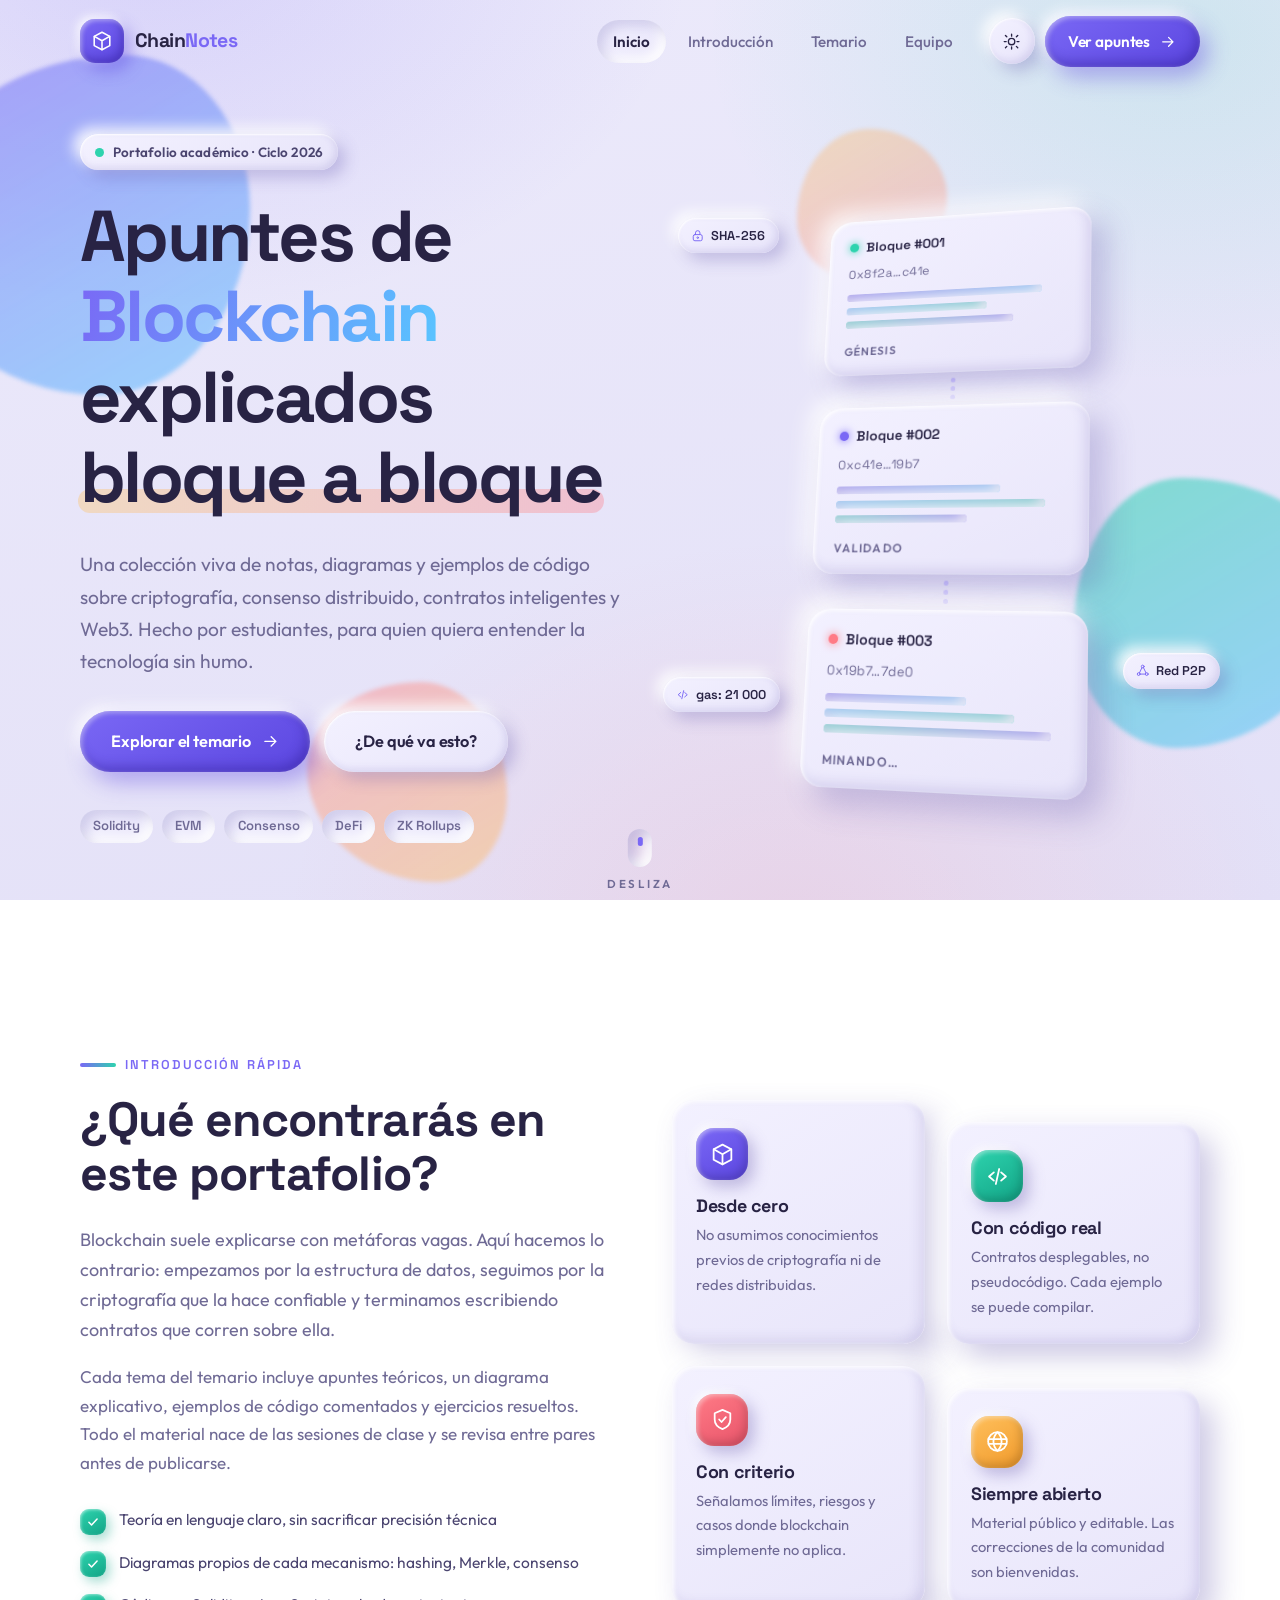
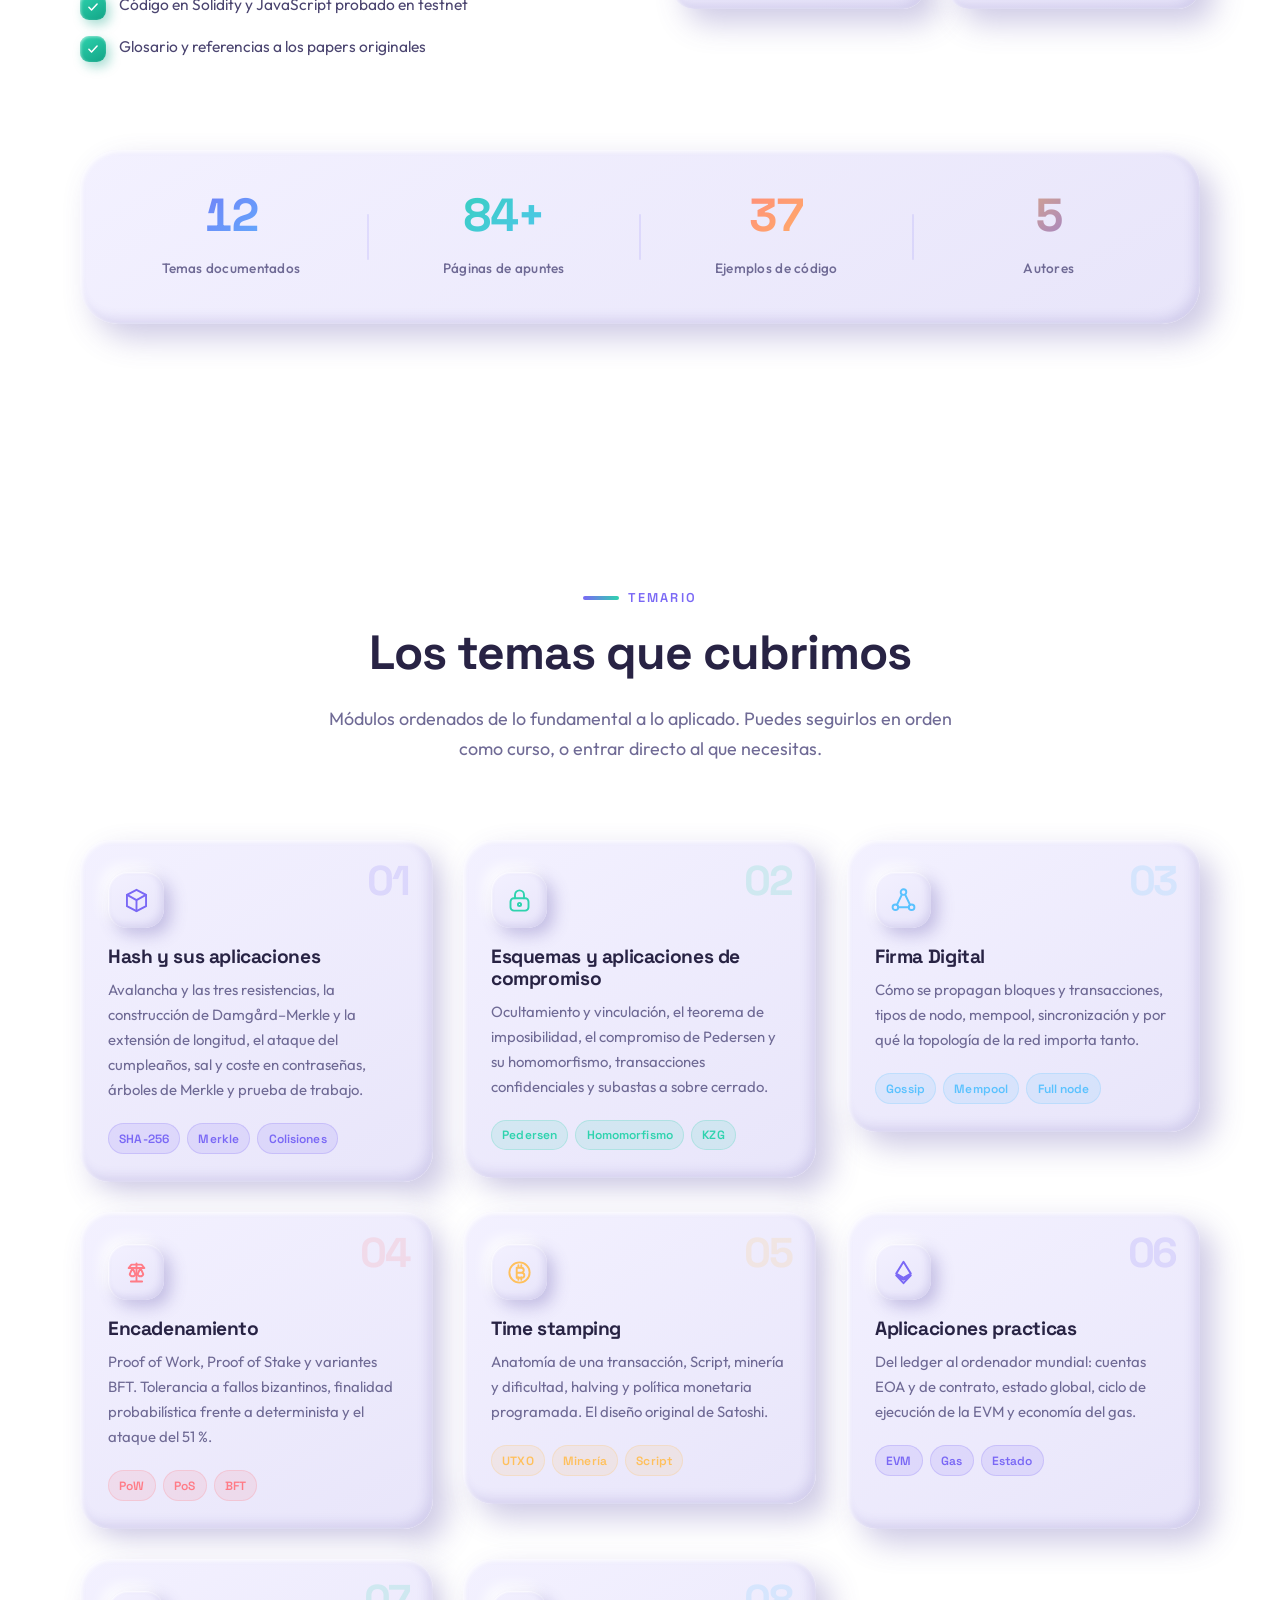
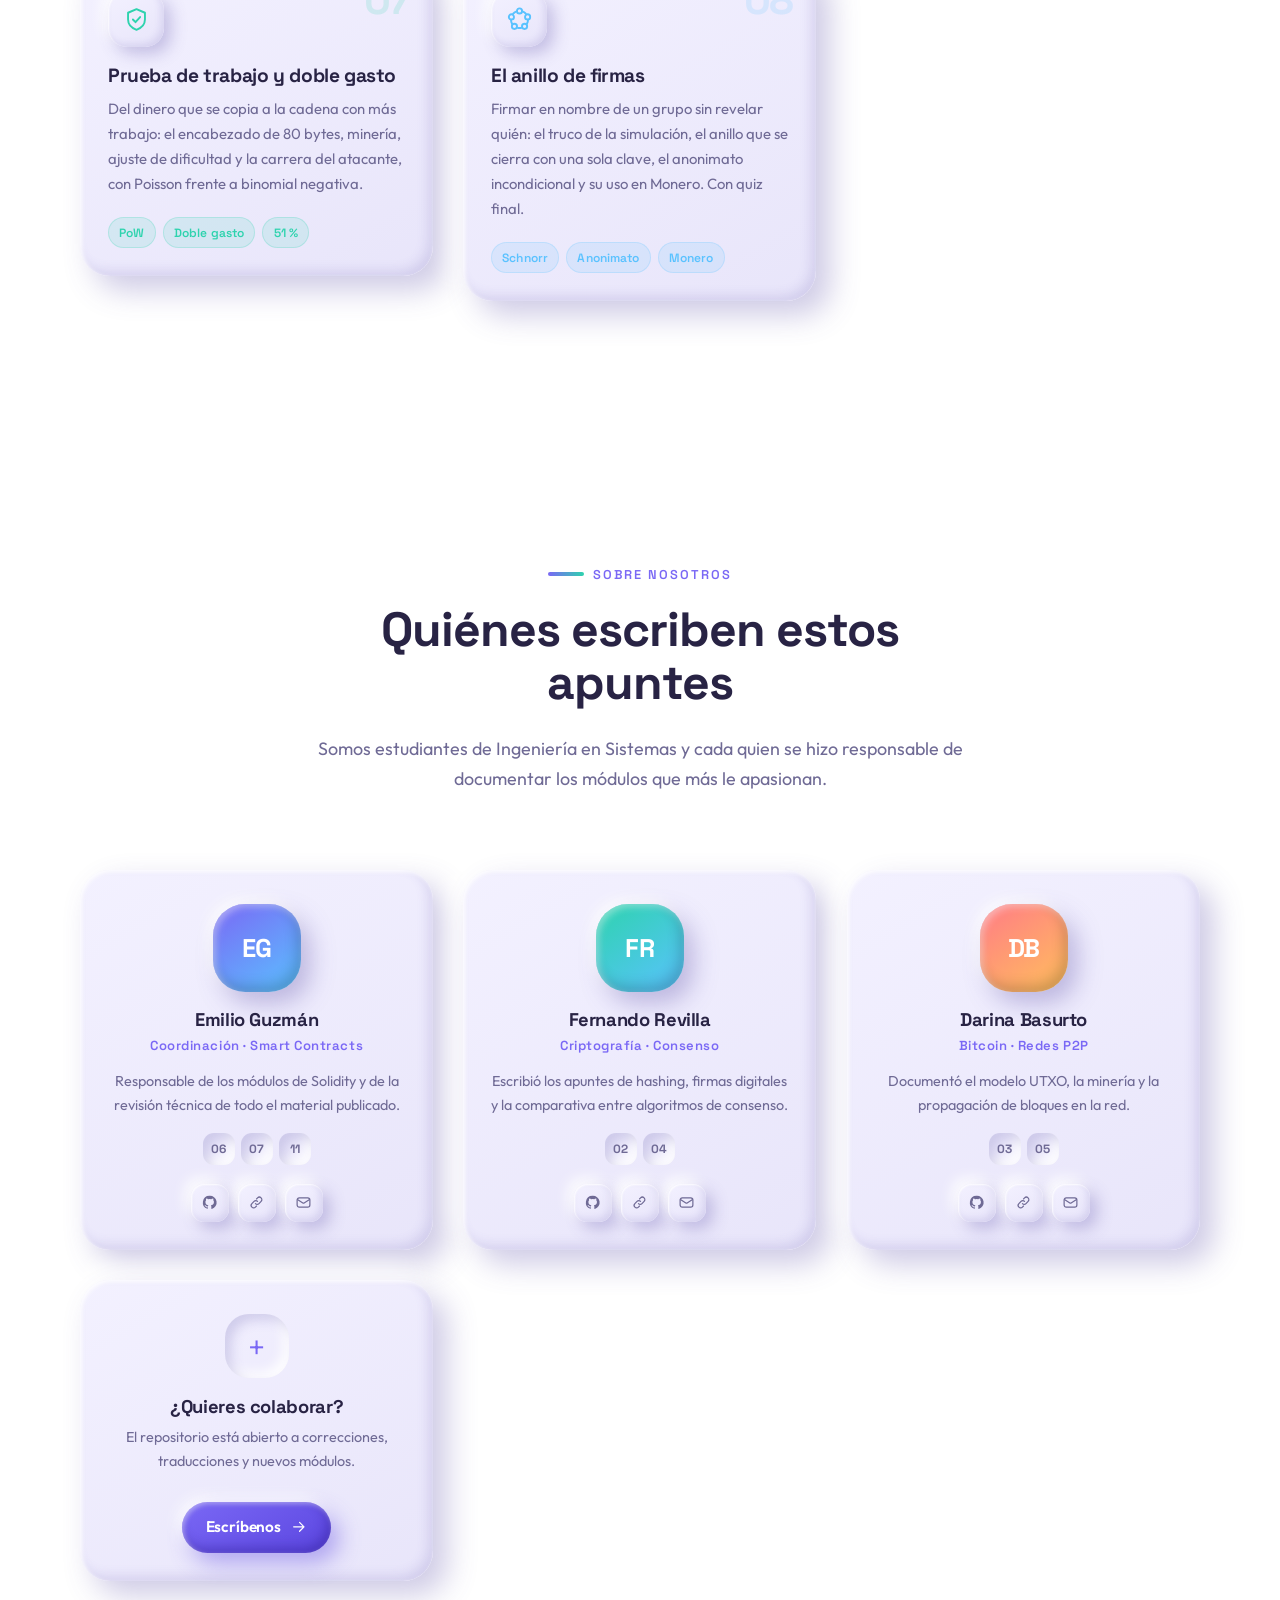
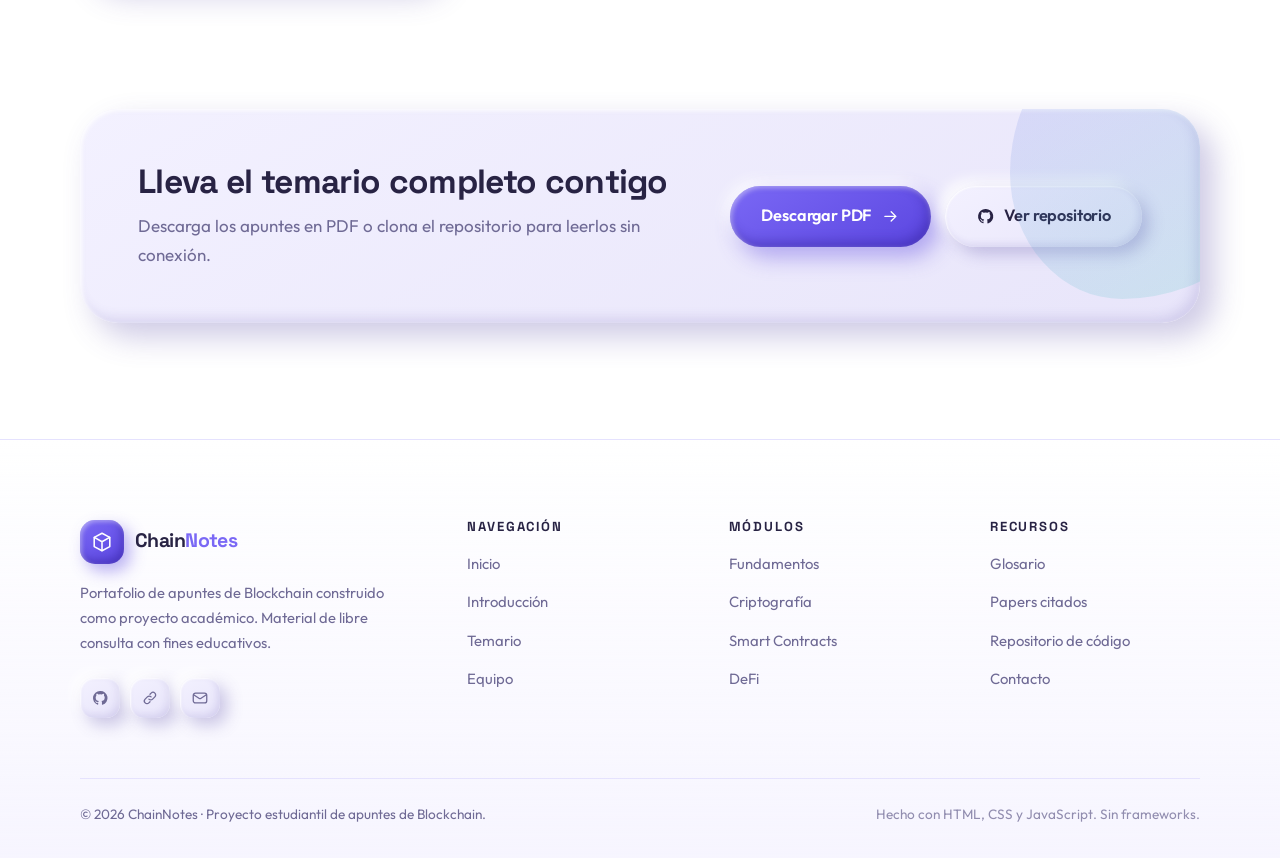
==== commit 4b938f46: "Sprint de cambios Los temas contienen quizzes al final Agregamos tema nuevo" ====
--- a/index.html
+++ b/index.html
@@ -25,9 +25,9 @@
   <symbol id="i-defi" viewBox="0 0 24 24"><path d="M3.5 19.5h17M6 19.5v-6M11 19.5V8M16 19.5v-9"/><path d="m5 10 5.6-5.2 4 2.6 4.6-4.1"/></symbol>
   <symbol id="i-layers" viewBox="0 0 24 24"><path d="m12 3 8.5 4.3L12 11.6 3.5 7.3 12 3Z"/><path d="m3.5 12 8.5 4.3 8.5-4.3M3.5 16.7 12 21l8.5-4.3"/></symbol>
   <symbol id="i-shield" viewBox="0 0 24 24"><path d="M12 2.8 19.5 6v6.1c0 4.2-3 7.5-7.5 9.1-4.5-1.6-7.5-4.9-7.5-9.1V6L12 2.8Z"/><path d="m8.8 12 2.3 2.4 4.1-4.6"/></symbol>
+  <symbol id="i-ring" viewBox="0 0 24 24"><path d="M15.13 5.07A7.6 7.6 0 0 1 17.62 6.88M19.55 12.83A7.6 7.6 0 0 1 18.60 15.76M13.54 19.44A7.6 7.6 0 0 1 10.46 19.44M5.40 15.76A7.6 7.6 0 0 1 4.45 12.83M6.38 6.88A7.6 7.6 0 0 1 8.87 5.07"/><circle cx="12.0" cy="4.4" r="2.3"/><circle cx="19.2" cy="9.7" r="2.3"/><circle cx="16.5" cy="18.1" r="2.3"/><circle cx="7.5" cy="18.1" r="2.3"/><circle cx="4.8" cy="9.7" r="2.3"/></symbol>
   <symbol id="i-globe" viewBox="0 0 24 24"><circle cx="12" cy="12" r="9"/><path d="M3.3 9.8h17.4M3.3 14.2h17.4"/><path d="M12 3c-2.6 2.6-3.9 5.6-3.9 9s1.3 6.4 3.9 9c2.6-2.6 3.9-5.6 3.9-9S14.6 5.6 12 3Z"/></symbol>
   <symbol id="i-scale" viewBox="0 0 24 24"><path d="M12 4v16M7 20h10M5 8h14l-2.5-3h-9L5 8Z"/><path d="M8.5 8 6 13.5a2.6 2.6 0 0 0 5 0L8.5 8ZM15.5 8 13 13.5a2.6 2.6 0 0 0 5 0L15.5 8Z"/></symbol>
-  <symbol id="i-eyeoff" viewBox="0 0 24 24"><path d="M3 12s3.5-6.5 9-6.5S21 12 21 12s-3.5 6.5-9 6.5S3 12 3 12Z"/><circle cx="12" cy="12" r="2.8"/><path d="M4.5 4.5l15 15"/></symbol>
   <symbol id="i-arrow" viewBox="0 0 24 24"><path d="M5 12h14M13 6l6 6-6 6"/></symbol>
   <symbol id="i-check" viewBox="0 0 24 24"><path d="m5 12.5 4.5 4.5L19 7"/></symbol>
   <symbol id="i-github" viewBox="0 0 24 24"><path d="M12 2.6a9.4 9.4 0 0 0-3 18.3c.5.1.6-.2.6-.5v-1.7c-2.6.6-3.2-1.2-3.2-1.2-.4-1.1-1-1.4-1-1.4-.9-.6.1-.6.1-.6 1 .1 1.5 1 1.5 1 .9 1.5 2.3 1.1 2.9.8.1-.6.3-1.1.6-1.3-2.1-.2-4.3-1-4.3-4.6 0-1 .4-1.9 1-2.5-.1-.3-.4-1.3.1-2.6 0 0 .8-.3 2.6 1a9 9 0 0 1 4.7 0c1.8-1.3 2.6-1 2.6-1 .5 1.3.2 2.3.1 2.6.6.6 1 1.5 1 2.5 0 3.6-2.2 4.4-4.3 4.6.3.3.6.9.6 1.8v2.7c0 .3.2.6.7.5A9.4 9.4 0 0 0 12 2.6Z"/></symbol>
@@ -260,9 +260,9 @@
       <article class="clay-card topic reveal" data-tilt style="--accent:var(--sky); --d:120ms">
         <span class="topic__num">03</span>
         <span class="topic__icon"><svg viewBox="0 0 24 24"><use href="#i-nodes"/></svg></span>
-        <h3 class="topic__title">Firma digital y red P2P</h3>
-        <p class="topic__desc">Autenticidad, integridad y no repudio. Hash-then-sign, curvas elípticas y ECDSA paso a paso, el ataque del nonce repetido y la multifirma de Schnorr. Después, el viaje del mensaje firmado por la red.</p>
-        <ul class="topic__tags"><li>ECDSA</li><li>Schnorr</li><li>Gossip</li></ul>
+        <h3 class="topic__title">Firma Digital</h3>
+        <p class="topic__desc">Cómo se propagan bloques y transacciones, tipos de nodo, mempool, sincronización y por qué la topología de la red importa tanto.</p>
+        <ul class="topic__tags"><li>Gossip</li><li>Mempool</li><li>Full node</li></ul>
       </article>
       </a>
 
@@ -304,33 +304,13 @@
       </article>
       </a>
 
-      <a href="temas/utxo-vs-cuentas.html" class="topic__link">
+      <a href="temas/anillo-de-firmas.html" class="topic__link">
       <article class="clay-card topic reveal" data-tilt style="--accent:var(--sky); --d:180ms">
         <span class="topic__num">08</span>
-        <span class="topic__icon"><svg viewBox="0 0 24 24"><use href="#i-token"/></svg></span>
-        <h3 class="topic__title">Modelo UTXO frente a modelo de cuentas</h3>
-        <p class="topic__desc">Qué guarda un nodo cuando guarda dinero: objetos inmutables o celdas mutables. Selección de monedas y métrica de desperdicio, el nonce como antirrepetición, paralelismo y el estado en disco.</p>
-        <ul class="topic__tags"><li>UTXO</li><li>Nonce</li><li>Coin selection</li></ul>
-      </article>
-      </a>
-
-      <a href="temas/generales-bizantinos.html" class="topic__link">
-      <article class="clay-card topic reveal" data-tilt style="--accent:var(--coral); --d:240ms">
-        <span class="topic__num">09</span>
-        <span class="topic__icon"><svg viewBox="0 0 24 24"><use href="#i-nodes"/></svg></span>
-        <h3 class="topic__title">Generales bizantinos</h3>
-        <p class="topic__desc">Acuerdo con traidores: IC1 e IC2, por qué tres generales no bastan y hacen falta 3f + 1, los algoritmos OM y SM, el ataque Sybil, la respuesta de Nakamoto y la imposibilidad de FLP.</p>
-        <ul class="topic__tags"><li>BFT</li><li>3f + 1</li><li>Sybil</li></ul>
-      </article>
-      </a>
-
-      <a href="temas/conocimiento-cero.html" class="topic__link">
-      <article class="clay-card topic reveal" data-tilt style="--accent:var(--amber); --d:60ms">
-        <span class="topic__num">10</span>
-        <span class="topic__icon"><svg viewBox="0 0 24 24"><use href="#i-eyeoff"/></svg></span>
-        <h3 class="topic__title">Pruebas de conocimiento cero</h3>
-        <p class="topic__desc">Convencer sin revelar: completitud, solidez y el simulador. La cueva de Alí Babá, la 3-coloración, el protocolo de Schnorr, la compartición de secretos de Shamir y el salto a zk-SNARKs con Fiat–Shamir.</p>
-        <ul class="topic__tags"><li>ZK</li><li>Schnorr</li><li>Shamir</li></ul>
+        <span class="topic__icon"><svg viewBox="0 0 24 24"><use href="#i-ring"/></svg></span>
+        <h3 class="topic__title">El anillo de firmas</h3>
+        <p class="topic__desc">Firmar en nombre de un grupo sin revelar quién: el truco de la simulación, el anillo que se cierra con una sola clave, el anonimato incondicional y su uso en Monero. Con quiz final.</p>
+        <ul class="topic__tags"><li>Schnorr</li><li>Anonimato</li><li>Monero</li></ul>
       </article>
       </a>
 
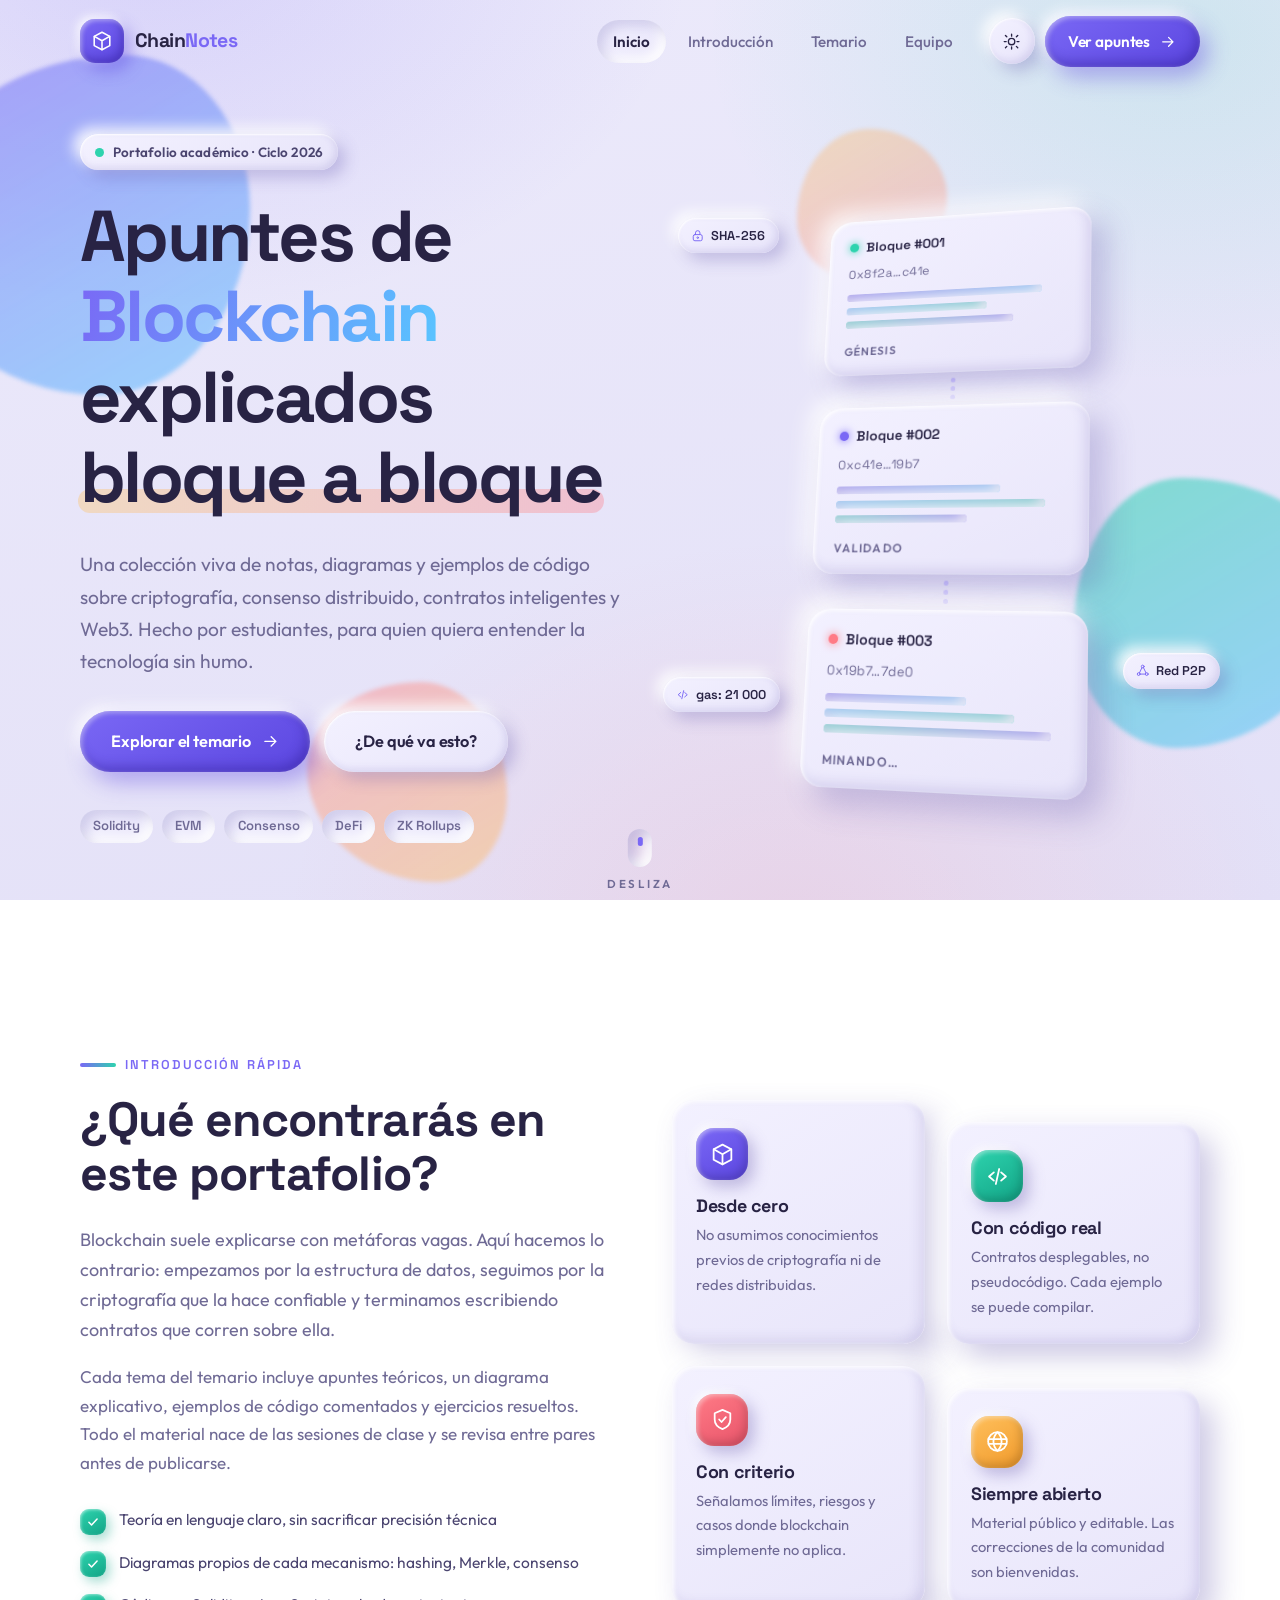
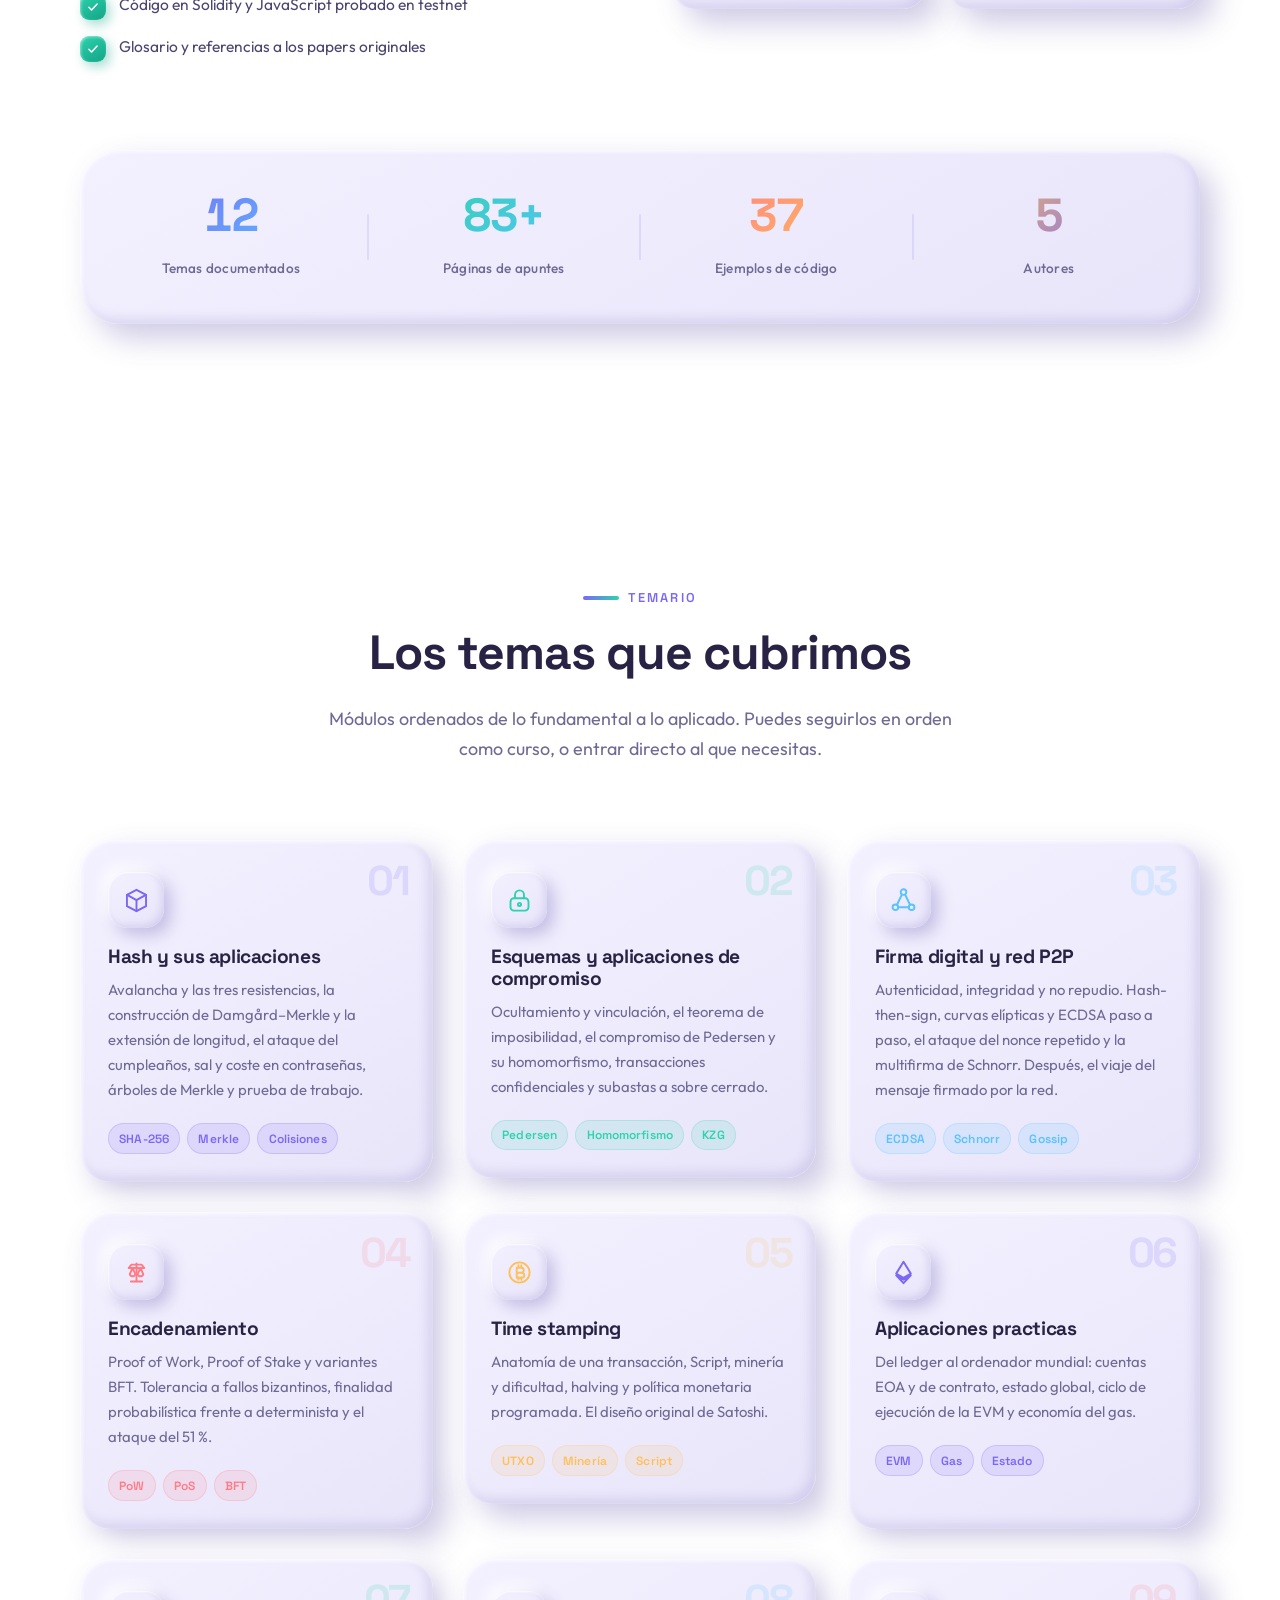
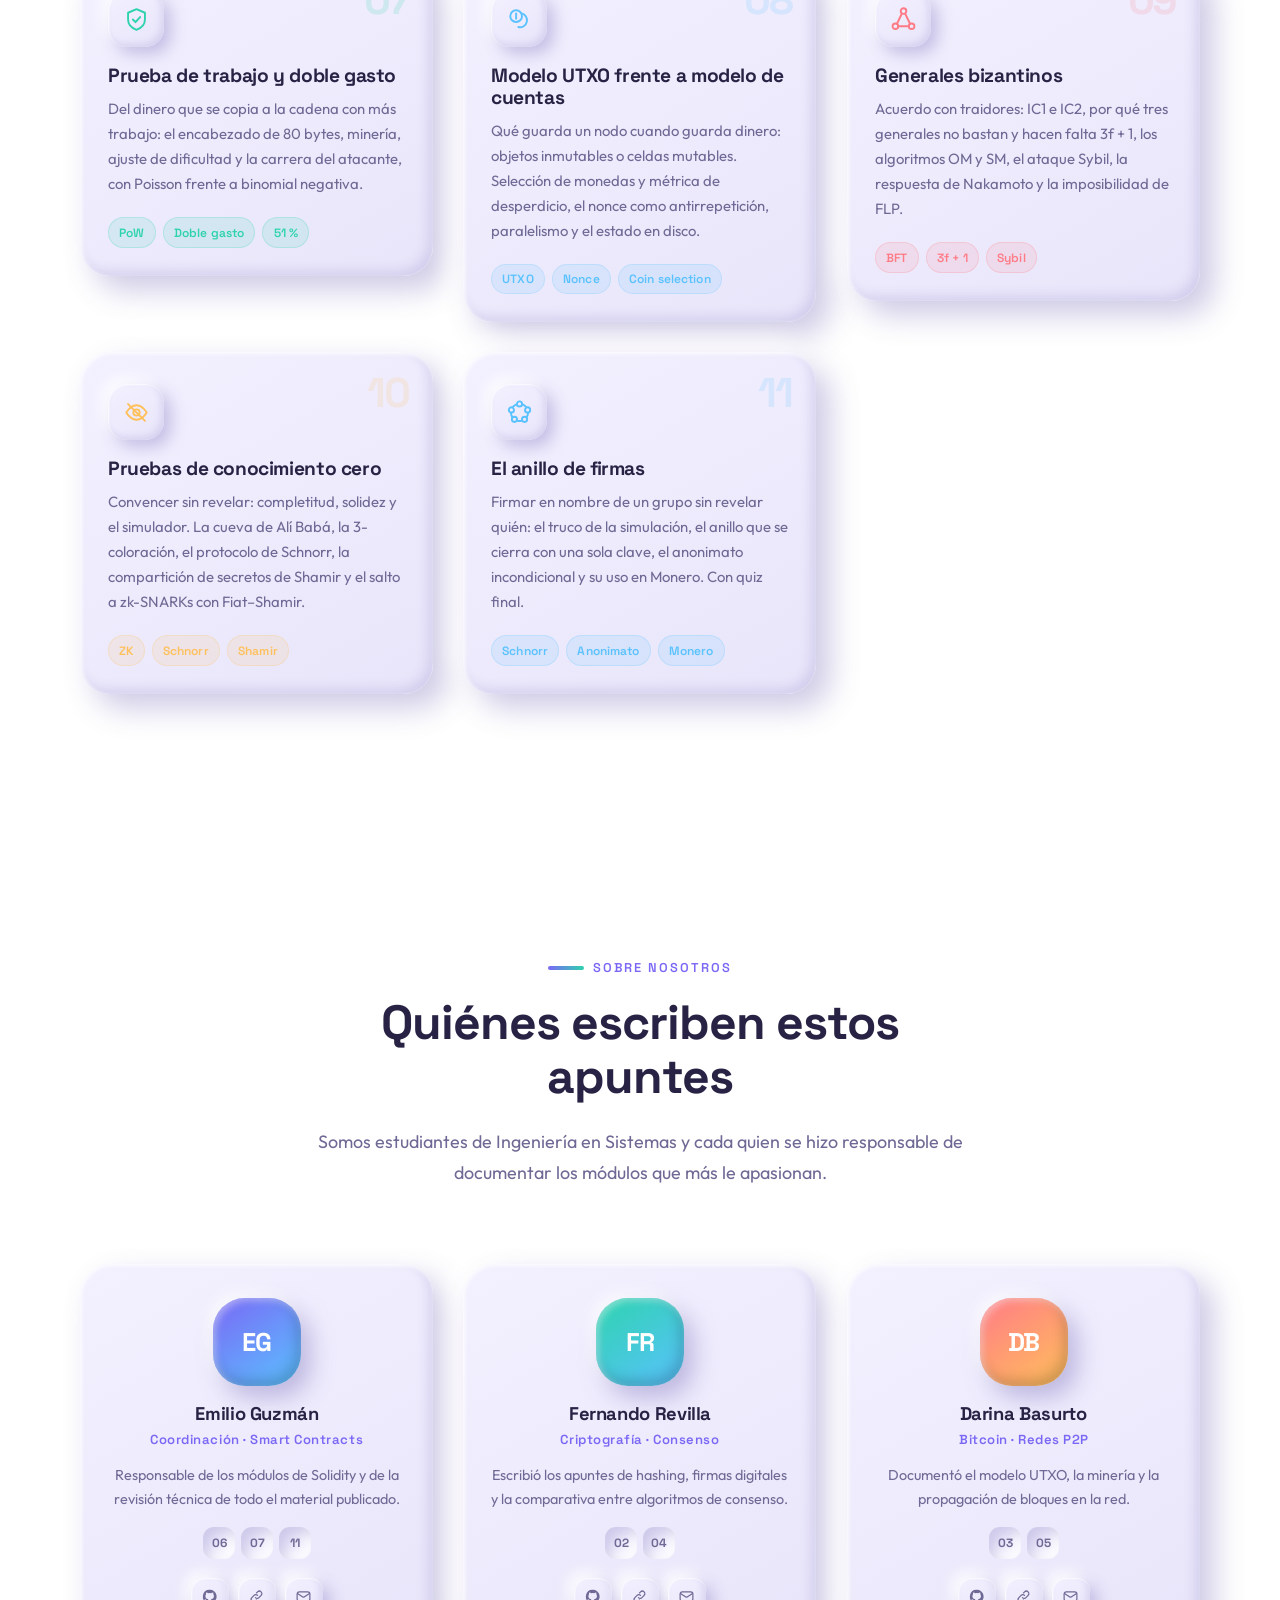
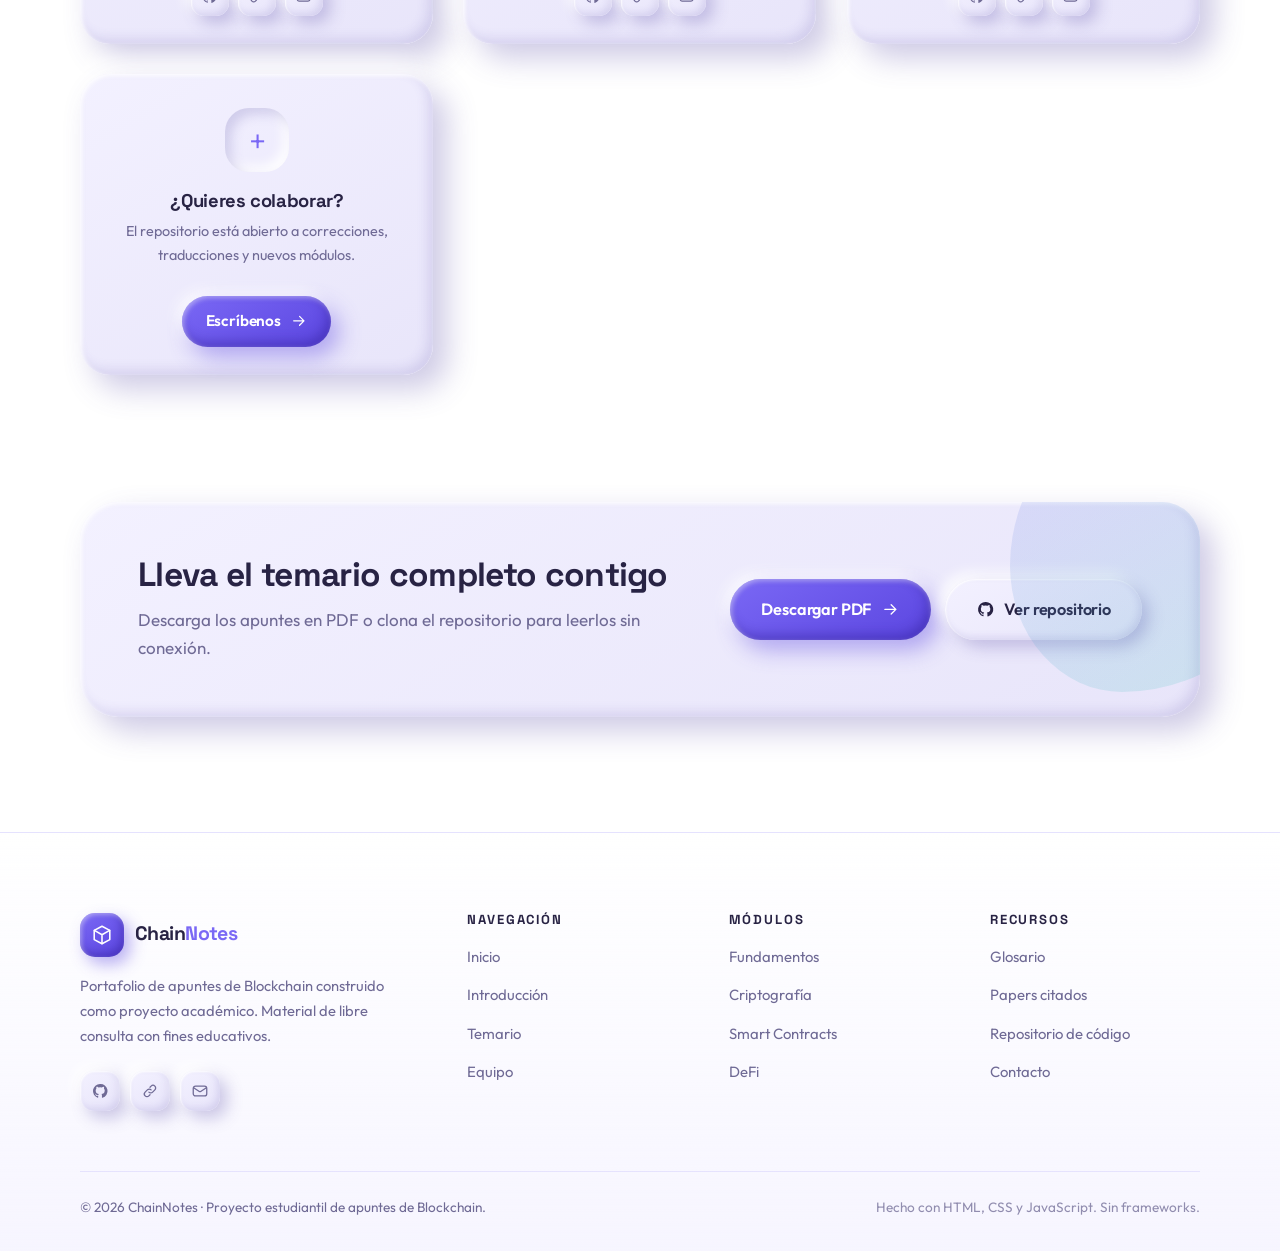
==== commit a9bb62fd: "Merge de origin/master: anillo de firmas junto con UTXO, generales bizantinos y conocimiento cero El" ====
--- a/index.html
+++ b/index.html
@@ -28,6 +28,7 @@
   <symbol id="i-ring" viewBox="0 0 24 24"><path d="M15.13 5.07A7.6 7.6 0 0 1 17.62 6.88M19.55 12.83A7.6 7.6 0 0 1 18.60 15.76M13.54 19.44A7.6 7.6 0 0 1 10.46 19.44M5.40 15.76A7.6 7.6 0 0 1 4.45 12.83M6.38 6.88A7.6 7.6 0 0 1 8.87 5.07"/><circle cx="12.0" cy="4.4" r="2.3"/><circle cx="19.2" cy="9.7" r="2.3"/><circle cx="16.5" cy="18.1" r="2.3"/><circle cx="7.5" cy="18.1" r="2.3"/><circle cx="4.8" cy="9.7" r="2.3"/></symbol>
   <symbol id="i-globe" viewBox="0 0 24 24"><circle cx="12" cy="12" r="9"/><path d="M3.3 9.8h17.4M3.3 14.2h17.4"/><path d="M12 3c-2.6 2.6-3.9 5.6-3.9 9s1.3 6.4 3.9 9c2.6-2.6 3.9-5.6 3.9-9S14.6 5.6 12 3Z"/></symbol>
   <symbol id="i-scale" viewBox="0 0 24 24"><path d="M12 4v16M7 20h10M5 8h14l-2.5-3h-9L5 8Z"/><path d="M8.5 8 6 13.5a2.6 2.6 0 0 0 5 0L8.5 8ZM15.5 8 13 13.5a2.6 2.6 0 0 0 5 0L15.5 8Z"/></symbol>
+  <symbol id="i-eyeoff" viewBox="0 0 24 24"><path d="M3 12s3.5-6.5 9-6.5S21 12 21 12s-3.5 6.5-9 6.5S3 12 3 12Z"/><circle cx="12" cy="12" r="2.8"/><path d="M4.5 4.5l15 15"/></symbol>
   <symbol id="i-arrow" viewBox="0 0 24 24"><path d="M5 12h14M13 6l6 6-6 6"/></symbol>
   <symbol id="i-check" viewBox="0 0 24 24"><path d="m5 12.5 4.5 4.5L19 7"/></symbol>
   <symbol id="i-github" viewBox="0 0 24 24"><path d="M12 2.6a9.4 9.4 0 0 0-3 18.3c.5.1.6-.2.6-.5v-1.7c-2.6.6-3.2-1.2-3.2-1.2-.4-1.1-1-1.4-1-1.4-.9-.6.1-.6.1-.6 1 .1 1.5 1 1.5 1 .9 1.5 2.3 1.1 2.9.8.1-.6.3-1.1.6-1.3-2.1-.2-4.3-1-4.3-4.6 0-1 .4-1.9 1-2.5-.1-.3-.4-1.3.1-2.6 0 0 .8-.3 2.6 1a9 9 0 0 1 4.7 0c1.8-1.3 2.6-1 2.6-1 .5 1.3.2 2.3.1 2.6.6.6 1 1.5 1 2.5 0 3.6-2.2 4.4-4.3 4.6.3.3.6.9.6 1.8v2.7c0 .3.2.6.7.5A9.4 9.4 0 0 0 12 2.6Z"/></symbol>
@@ -260,9 +261,9 @@
       <article class="clay-card topic reveal" data-tilt style="--accent:var(--sky); --d:120ms">
         <span class="topic__num">03</span>
         <span class="topic__icon"><svg viewBox="0 0 24 24"><use href="#i-nodes"/></svg></span>
-        <h3 class="topic__title">Firma Digital</h3>
-        <p class="topic__desc">Cómo se propagan bloques y transacciones, tipos de nodo, mempool, sincronización y por qué la topología de la red importa tanto.</p>
-        <ul class="topic__tags"><li>Gossip</li><li>Mempool</li><li>Full node</li></ul>
+        <h3 class="topic__title">Firma digital y red P2P</h3>
+        <p class="topic__desc">Autenticidad, integridad y no repudio. Hash-then-sign, curvas elípticas y ECDSA paso a paso, el ataque del nonce repetido y la multifirma de Schnorr. Después, el viaje del mensaje firmado por la red.</p>
+        <ul class="topic__tags"><li>ECDSA</li><li>Schnorr</li><li>Gossip</li></ul>
       </article>
       </a>
 
@@ -304,9 +305,39 @@
       </article>
       </a>
 
-      <a href="temas/anillo-de-firmas.html" class="topic__link">
+      <a href="temas/utxo-vs-cuentas.html" class="topic__link">
       <article class="clay-card topic reveal" data-tilt style="--accent:var(--sky); --d:180ms">
         <span class="topic__num">08</span>
+        <span class="topic__icon"><svg viewBox="0 0 24 24"><use href="#i-token"/></svg></span>
+        <h3 class="topic__title">Modelo UTXO frente a modelo de cuentas</h3>
+        <p class="topic__desc">Qué guarda un nodo cuando guarda dinero: objetos inmutables o celdas mutables. Selección de monedas y métrica de desperdicio, el nonce como antirrepetición, paralelismo y el estado en disco.</p>
+        <ul class="topic__tags"><li>UTXO</li><li>Nonce</li><li>Coin selection</li></ul>
+      </article>
+      </a>
+
+      <a href="temas/generales-bizantinos.html" class="topic__link">
+      <article class="clay-card topic reveal" data-tilt style="--accent:var(--coral); --d:240ms">
+        <span class="topic__num">09</span>
+        <span class="topic__icon"><svg viewBox="0 0 24 24"><use href="#i-nodes"/></svg></span>
+        <h3 class="topic__title">Generales bizantinos</h3>
+        <p class="topic__desc">Acuerdo con traidores: IC1 e IC2, por qué tres generales no bastan y hacen falta 3f + 1, los algoritmos OM y SM, el ataque Sybil, la respuesta de Nakamoto y la imposibilidad de FLP.</p>
+        <ul class="topic__tags"><li>BFT</li><li>3f + 1</li><li>Sybil</li></ul>
+      </article>
+      </a>
+
+      <a href="temas/conocimiento-cero.html" class="topic__link">
+      <article class="clay-card topic reveal" data-tilt style="--accent:var(--amber); --d:60ms">
+        <span class="topic__num">10</span>
+        <span class="topic__icon"><svg viewBox="0 0 24 24"><use href="#i-eyeoff"/></svg></span>
+        <h3 class="topic__title">Pruebas de conocimiento cero</h3>
+        <p class="topic__desc">Convencer sin revelar: completitud, solidez y el simulador. La cueva de Alí Babá, la 3-coloración, el protocolo de Schnorr, la compartición de secretos de Shamir y el salto a zk-SNARKs con Fiat–Shamir.</p>
+        <ul class="topic__tags"><li>ZK</li><li>Schnorr</li><li>Shamir</li></ul>
+      </article>
+      </a>
+
+      <a href="temas/anillo-de-firmas.html" class="topic__link">
+      <article class="clay-card topic reveal" data-tilt style="--accent:var(--sky); --d:120ms">
+        <span class="topic__num">11</span>
         <span class="topic__icon"><svg viewBox="0 0 24 24"><use href="#i-ring"/></svg></span>
         <h3 class="topic__title">El anillo de firmas</h3>
         <p class="topic__desc">Firmar en nombre de un grupo sin revelar quién: el truco de la simulación, el anillo que se cierra con una sola clave, el anonimato incondicional y su uso en Monero. Con quiz final.</p>
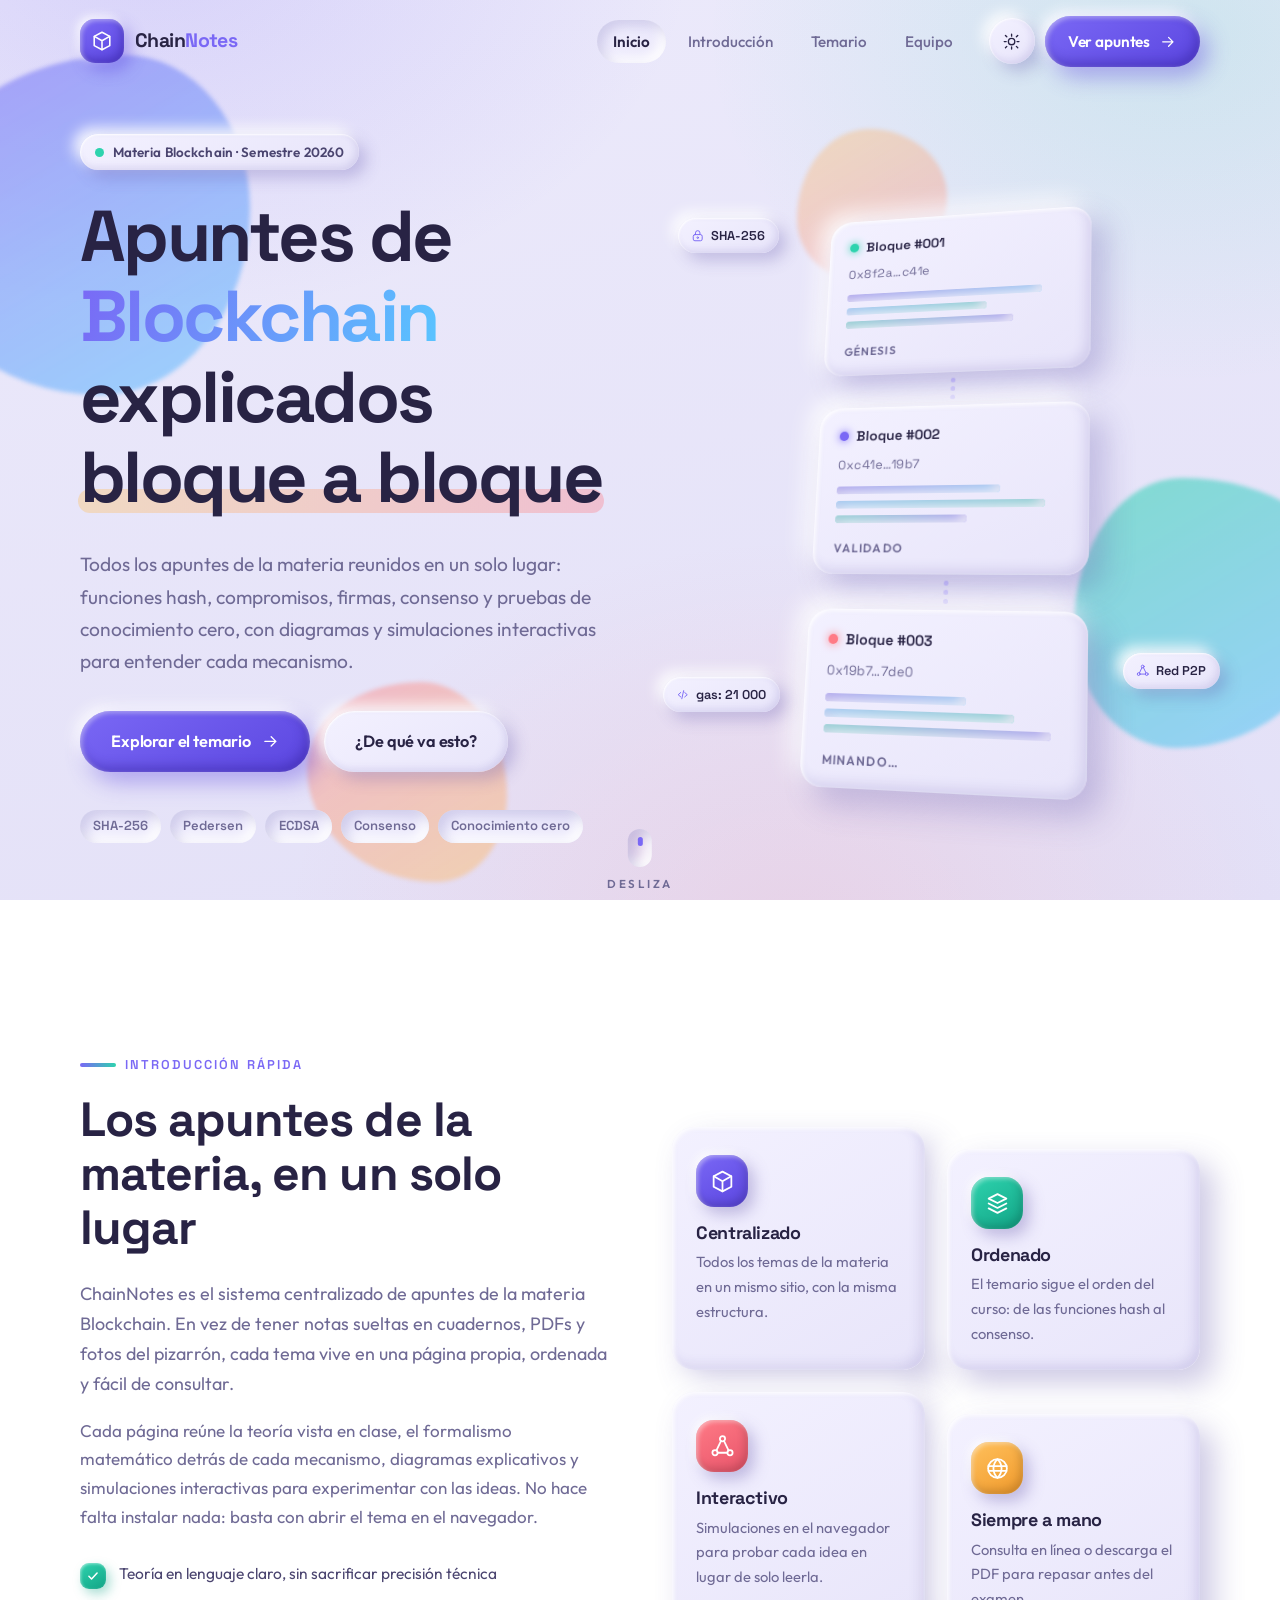
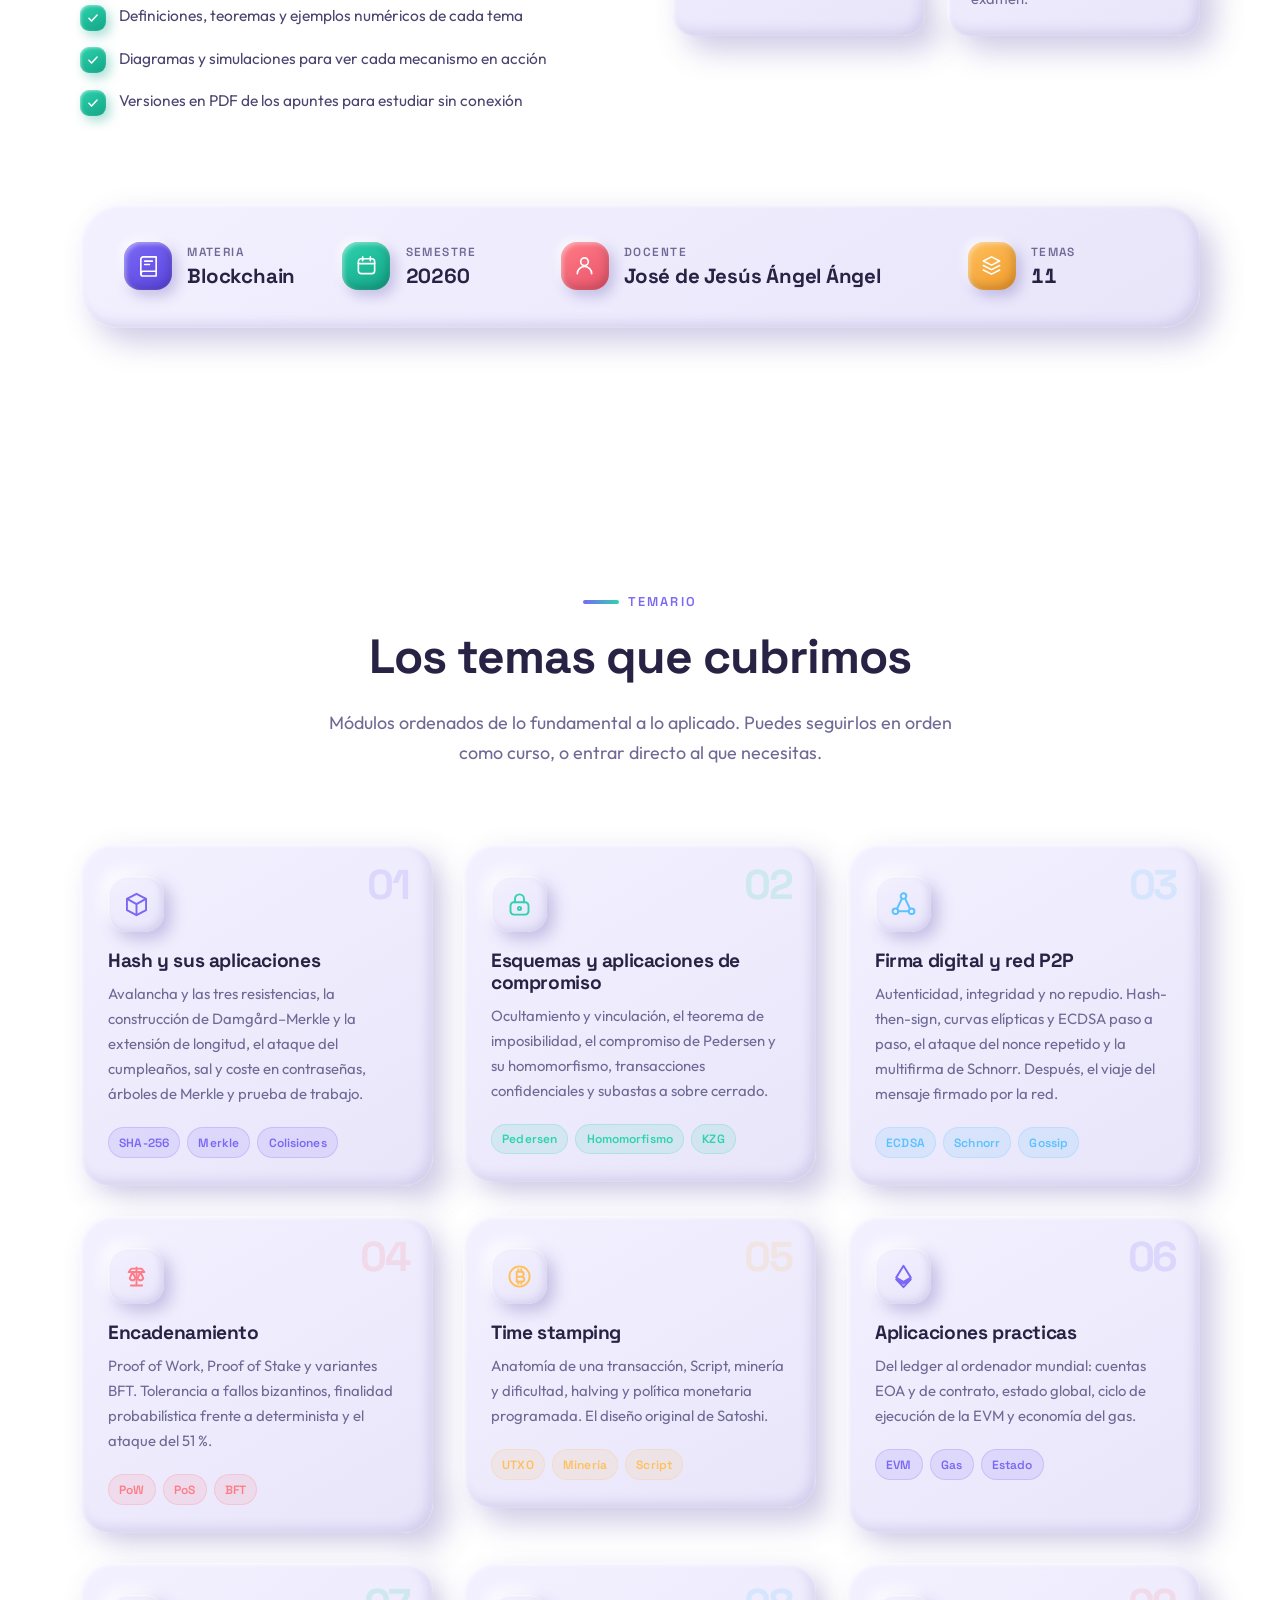
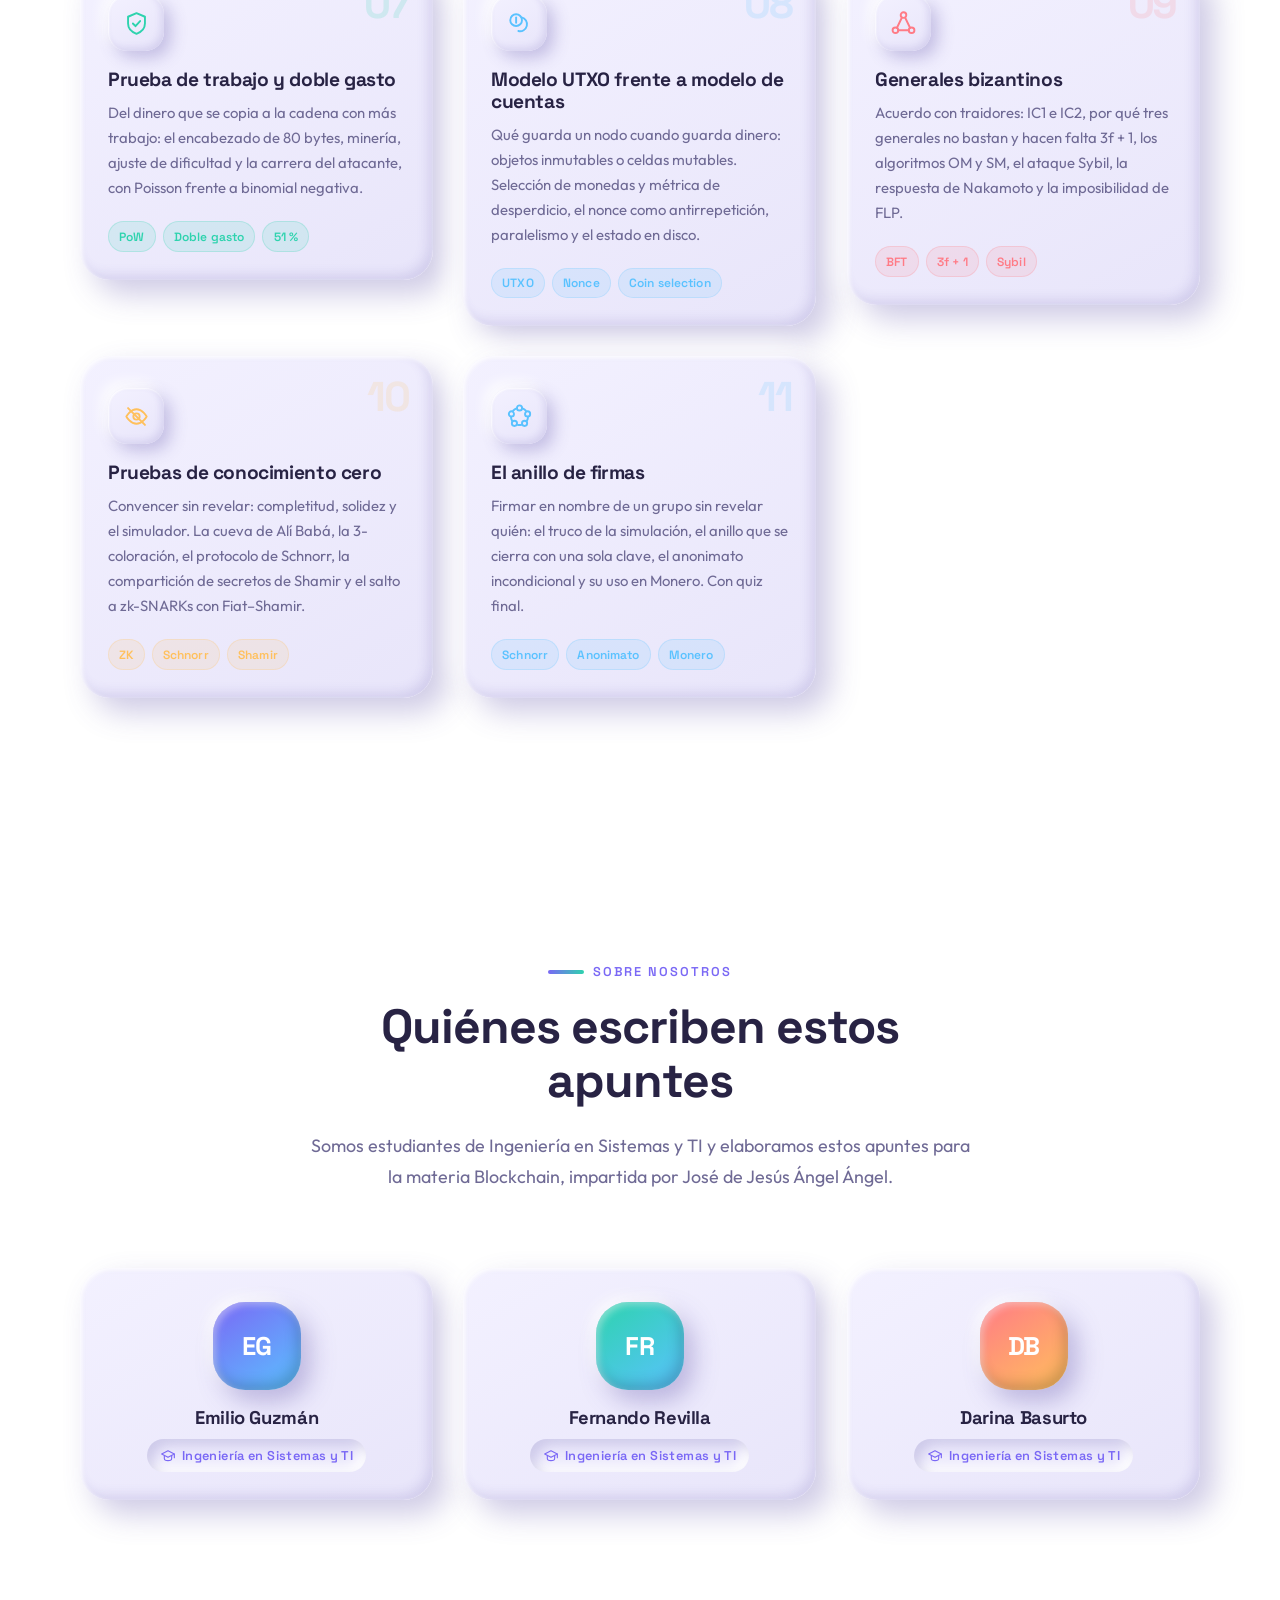
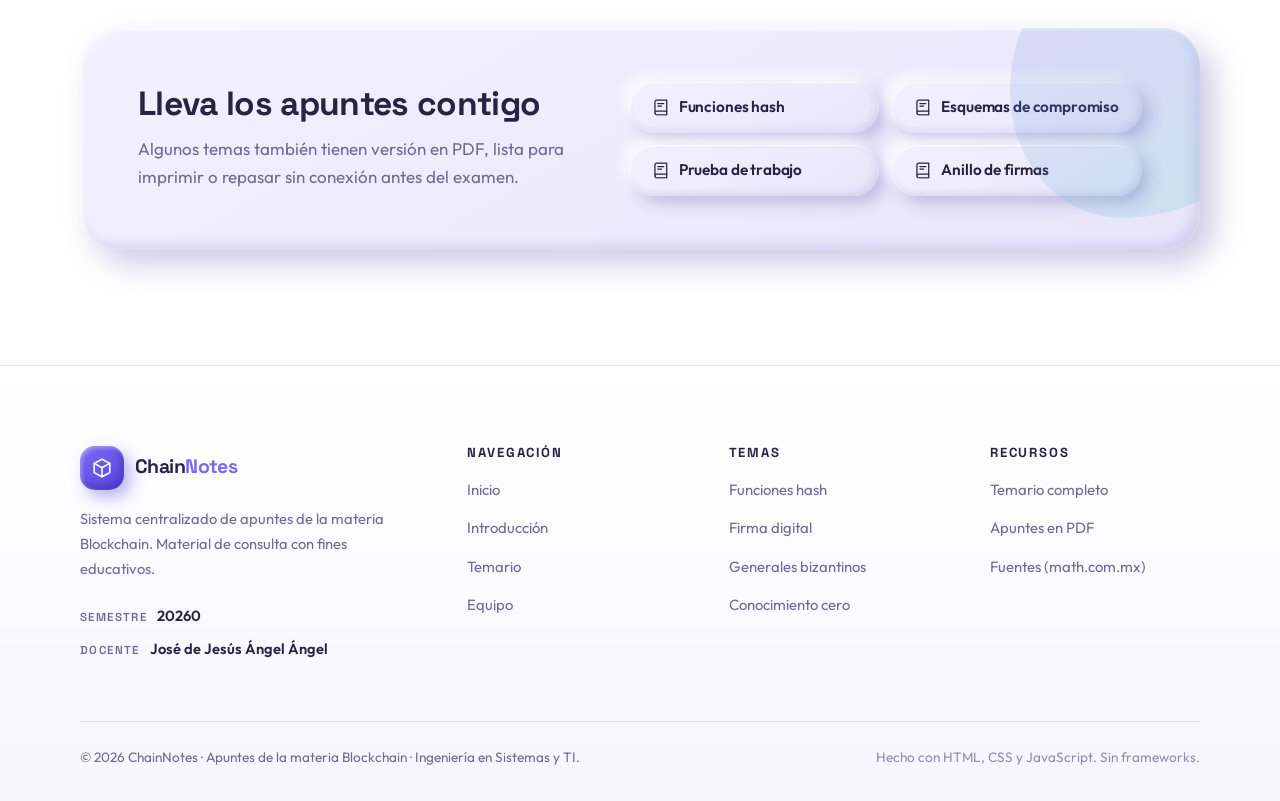
==== commit df59b2cd: "Ajustes visuales del index" ====
--- a/index.html
+++ b/index.html
@@ -31,11 +31,12 @@
   <symbol id="i-eyeoff" viewBox="0 0 24 24"><path d="M3 12s3.5-6.5 9-6.5S21 12 21 12s-3.5 6.5-9 6.5S3 12 3 12Z"/><circle cx="12" cy="12" r="2.8"/><path d="M4.5 4.5l15 15"/></symbol>
   <symbol id="i-arrow" viewBox="0 0 24 24"><path d="M5 12h14M13 6l6 6-6 6"/></symbol>
   <symbol id="i-check" viewBox="0 0 24 24"><path d="m5 12.5 4.5 4.5L19 7"/></symbol>
-  <symbol id="i-github" viewBox="0 0 24 24"><path d="M12 2.6a9.4 9.4 0 0 0-3 18.3c.5.1.6-.2.6-.5v-1.7c-2.6.6-3.2-1.2-3.2-1.2-.4-1.1-1-1.4-1-1.4-.9-.6.1-.6.1-.6 1 .1 1.5 1 1.5 1 .9 1.5 2.3 1.1 2.9.8.1-.6.3-1.1.6-1.3-2.1-.2-4.3-1-4.3-4.6 0-1 .4-1.9 1-2.5-.1-.3-.4-1.3.1-2.6 0 0 .8-.3 2.6 1a9 9 0 0 1 4.7 0c1.8-1.3 2.6-1 2.6-1 .5 1.3.2 2.3.1 2.6.6.6 1 1.5 1 2.5 0 3.6-2.2 4.4-4.3 4.6.3.3.6.9.6 1.8v2.7c0 .3.2.6.7.5A9.4 9.4 0 0 0 12 2.6Z"/></symbol>
-  <symbol id="i-link" viewBox="0 0 24 24"><path d="M10.5 13.5a3.5 3.5 0 0 0 5 0l3-3a3.5 3.5 0 0 0-5-5l-1.5 1.5"/><path d="M13.5 10.5a3.5 3.5 0 0 0-5 0l-3 3a3.5 3.5 0 0 0 5 5L12 17"/></symbol>
-  <symbol id="i-mail" viewBox="0 0 24 24"><rect x="3" y="5.5" width="18" height="13" rx="3"/><path d="m4 8 7.1 4.6a1.7 1.7 0 0 0 1.8 0L20 8"/></symbol>
   <symbol id="i-sun" viewBox="0 0 24 24"><circle cx="12" cy="12" r="4"/><path d="M12 2.8v2.4M12 18.8v2.4M4.3 4.3l1.7 1.7M18 18l1.7 1.7M2.8 12h2.4M18.8 12h2.4M4.3 19.7 6 18M18 6l1.7-1.7"/></symbol>
   <symbol id="i-moon" viewBox="0 0 24 24"><path d="M20 14.4A8.2 8.2 0 0 1 9.6 4 8.5 8.5 0 1 0 20 14.4Z"/></symbol>
+  <symbol id="i-book" viewBox="0 0 24 24"><path d="M4 5.5A2.5 2.5 0 0 1 6.5 3H20v15H6.5A2.5 2.5 0 0 0 4 20.5v-15Z"/><path d="M4 20.5A2.5 2.5 0 0 0 6.5 23H20v-5M8 7.5h8M8 11h5"/></symbol>
+  <symbol id="i-calendar" viewBox="0 0 24 24"><rect x="3.5" y="5" width="17" height="15.5" rx="3"/><path d="M3.5 10h17M8 3v4M16 3v4"/></symbol>
+  <symbol id="i-user" viewBox="0 0 24 24"><circle cx="12" cy="8" r="4"/><path d="M4.5 20.5a7.5 7.5 0 0 1 15 0"/></symbol>
+  <symbol id="i-cap" viewBox="0 0 24 24"><path d="M12 4 2.5 9 12 14l9.5-5L12 4Z"/><path d="M6.5 11.2v4.6c0 1.6 2.5 3.2 5.5 3.2s5.5-1.6 5.5-3.2v-4.6M21.5 9v5.5"/></symbol>
 </svg>
 
 <div class="scroll-progress" aria-hidden="true"><span id="progressBar"></span></div>
@@ -87,7 +88,7 @@
   <div class="container hero__inner">
     <div class="hero__copy">
       <span class="badge anim" style="--d:0ms">
-        <span class="badge__dot"></span> Portafolio académico · Ciclo 2026
+        <span class="badge__dot"></span> Materia Blockchain · Semestre 20260
       </span>
 
       <h1 class="hero__title anim" style="--d:90ms">
@@ -96,9 +97,9 @@
       </h1>
 
       <p class="hero__lead anim" style="--d:180ms">
-        Una colección viva de notas, diagramas y ejemplos de código sobre criptografía,
-        consenso distribuido, contratos inteligentes y Web3. Hecho por estudiantes,
-        para quien quiera entender la tecnología sin humo.
+        Todos los apuntes de la materia reunidos en un solo lugar: funciones hash,
+        compromisos, firmas, consenso y pruebas de conocimiento cero, con diagramas
+        y simulaciones interactivas para entender cada mecanismo.
       </p>
 
       <div class="hero__actions anim" style="--d:270ms">
@@ -109,7 +110,7 @@
       </div>
 
       <ul class="hero__chips anim" style="--d:360ms">
-        <li>Solidity</li><li>EVM</li><li>Consenso</li><li>DeFi</li><li>ZK Rollups</li>
+        <li>SHA-256</li><li>Pedersen</li><li>ECDSA</li><li>Consenso</li><li>Conocimiento cero</li>
       </ul>
     </div>
 
@@ -156,69 +157,79 @@
     <div class="intro__grid">
       <div class="intro__text reveal">
         <span class="eyebrow"><span class="eyebrow__line"></span> Introducción rápida</span>
-        <h2 class="section__title">¿Qué encontrarás en este portafolio?</h2>
+        <h2 class="section__title">Los apuntes de la materia, en un solo lugar</h2>
         <p class="section__lead">
-          Blockchain suele explicarse con metáforas vagas. Aquí hacemos lo contrario:
-          empezamos por la estructura de datos, seguimos por la criptografía que la
-          hace confiable y terminamos escribiendo contratos que corren sobre ella.
+          ChainNotes es el sistema centralizado de apuntes de la materia Blockchain.
+          En vez de tener notas sueltas en cuadernos, PDFs y fotos del pizarrón,
+          cada tema vive en una página propia, ordenada y fácil de consultar.
         </p>
         <p class="muted-p">
-          Cada tema del temario incluye apuntes teóricos, un diagrama explicativo,
-          ejemplos de código comentados y ejercicios resueltos. Todo el material nace
-          de las sesiones de clase y se revisa entre pares antes de publicarse.
+          Cada página reúne la teoría vista en clase, el formalismo matemático detrás
+          de cada mecanismo, diagramas explicativos y simulaciones interactivas para
+          experimentar con las ideas. No hace falta instalar nada: basta con abrir el
+          tema en el navegador.
         </p>
 
         <ul class="check-list">
           <li><span class="check"><svg viewBox="0 0 24 24"><use href="#i-check"/></svg></span> Teoría en lenguaje claro, sin sacrificar precisión técnica</li>
-          <li><span class="check"><svg viewBox="0 0 24 24"><use href="#i-check"/></svg></span> Diagramas propios de cada mecanismo: hashing, Merkle, consenso</li>
-          <li><span class="check"><svg viewBox="0 0 24 24"><use href="#i-check"/></svg></span> Código en Solidity y JavaScript probado en testnet</li>
-          <li><span class="check"><svg viewBox="0 0 24 24"><use href="#i-check"/></svg></span> Glosario y referencias a los papers originales</li>
+          <li><span class="check"><svg viewBox="0 0 24 24"><use href="#i-check"/></svg></span> Definiciones, teoremas y ejemplos numéricos de cada tema</li>
+          <li><span class="check"><svg viewBox="0 0 24 24"><use href="#i-check"/></svg></span> Diagramas y simulaciones para ver cada mecanismo en acción</li>
+          <li><span class="check"><svg viewBox="0 0 24 24"><use href="#i-check"/></svg></span> Versiones en PDF de los apuntes para estudiar sin conexión</li>
         </ul>
       </div>
 
       <div class="intro__cards">
         <article class="clay-card feature reveal" style="--d:60ms">
           <span class="feature__icon feature__icon--violet"><svg viewBox="0 0 24 24"><use href="#i-cube"/></svg></span>
-          <h3>Desde cero</h3>
-          <p>No asumimos conocimientos previos de criptografía ni de redes distribuidas.</p>
+          <h3>Centralizado</h3>
+          <p>Todos los temas de la materia en un mismo sitio, con la misma estructura.</p>
         </article>
         <article class="clay-card feature reveal" style="--d:140ms">
-          <span class="feature__icon feature__icon--mint"><svg viewBox="0 0 24 24"><use href="#i-code"/></svg></span>
-          <h3>Con código real</h3>
-          <p>Contratos desplegables, no pseudocódigo. Cada ejemplo se puede compilar.</p>
+          <span class="feature__icon feature__icon--mint"><svg viewBox="0 0 24 24"><use href="#i-layers"/></svg></span>
+          <h3>Ordenado</h3>
+          <p>El temario sigue el orden del curso: de las funciones hash al consenso.</p>
         </article>
         <article class="clay-card feature reveal" style="--d:220ms">
-          <span class="feature__icon feature__icon--coral"><svg viewBox="0 0 24 24"><use href="#i-shield"/></svg></span>
-          <h3>Con criterio</h3>
-          <p>Señalamos límites, riesgos y casos donde blockchain simplemente no aplica.</p>
+          <span class="feature__icon feature__icon--coral"><svg viewBox="0 0 24 24"><use href="#i-nodes"/></svg></span>
+          <h3>Interactivo</h3>
+          <p>Simulaciones en el navegador para probar cada idea en lugar de solo leerla.</p>
         </article>
         <article class="clay-card feature reveal" style="--d:300ms">
           <span class="feature__icon feature__icon--amber"><svg viewBox="0 0 24 24"><use href="#i-globe"/></svg></span>
-          <h3>Siempre abierto</h3>
-          <p>Material público y editable. Las correcciones de la comunidad son bienvenidas.</p>
-        </article>
-      </div>
-    </div>
-
-    <div class="stats clay-card reveal">
-      <div class="stat">
-        <strong class="stat__num" data-count="12">0</strong>
-        <span class="stat__label">Temas documentados</span>
-      </div>
-      <span class="stats__sep" aria-hidden="true"></span>
-      <div class="stat">
-        <strong class="stat__num" data-count="84" data-suffix="+">0</strong>
-        <span class="stat__label">Páginas de apuntes</span>
-      </div>
-      <span class="stats__sep" aria-hidden="true"></span>
-      <div class="stat">
-        <strong class="stat__num" data-count="37">0</strong>
-        <span class="stat__label">Ejemplos de código</span>
-      </div>
-      <span class="stats__sep" aria-hidden="true"></span>
-      <div class="stat">
-        <strong class="stat__num" data-count="5">0</strong>
-        <span class="stat__label">Autores</span>
+          <h3>Siempre a mano</h3>
+          <p>Consulta en línea o descarga el PDF para repasar antes del examen.</p>
+        </article>
+      </div>
+    </div>
+
+    <div class="course clay-card reveal">
+      <div class="course__item">
+        <span class="course__icon course__icon--violet"><svg viewBox="0 0 24 24"><use href="#i-book"/></svg></span>
+        <div>
+          <span class="course__label">Materia</span>
+          <strong class="course__value">Blockchain</strong>
+        </div>
+      </div>
+      <div class="course__item">
+        <span class="course__icon course__icon--mint"><svg viewBox="0 0 24 24"><use href="#i-calendar"/></svg></span>
+        <div>
+          <span class="course__label">Semestre</span>
+          <strong class="course__value">20260</strong>
+        </div>
+      </div>
+      <div class="course__item course__item--wide">
+        <span class="course__icon course__icon--coral"><svg viewBox="0 0 24 24"><use href="#i-user"/></svg></span>
+        <div>
+          <span class="course__label">Docente</span>
+          <strong class="course__value">José de Jesús Ángel Ángel</strong>
+        </div>
+      </div>
+      <div class="course__item">
+        <span class="course__icon course__icon--amber"><svg viewBox="0 0 24 24"><use href="#i-layers"/></svg></span>
+        <div>
+          <span class="course__label">Temas</span>
+          <strong class="course__value" data-count="11">0</strong>
+        </div>
       </div>
     </div>
   </div>
@@ -356,8 +367,8 @@
       <span class="eyebrow"><span class="eyebrow__line"></span> Sobre nosotros</span>
       <h2 class="section__title">Quiénes escriben estos apuntes</h2>
       <p class="section__lead section__lead--center">
-        Somos estudiantes de Ingeniería en Sistemas y cada quien se hizo responsable
-        de documentar los módulos que más le apasionan.
+        Somos estudiantes de Ingeniería en Sistemas y TI y elaboramos estos apuntes
+        para la materia Blockchain, impartida por José de Jesús Ángel Ángel.
       </p>
     </header>
 
@@ -366,47 +377,19 @@
       <article class="clay-card person reveal" data-tilt>
         <div class="person__avatar" style="--a1:var(--violet); --a2:var(--sky)"><span>EG</span></div>
         <h3 class="person__name">Emilio Guzmán</h3>
-        <p class="person__role">Coordinación · Smart Contracts</p>
-        <p class="person__bio">Responsable de los módulos de Solidity y de la revisión técnica de todo el material publicado.</p>
-        <ul class="person__topics"><li>06</li><li>07</li><li>11</li></ul>
-        <div class="person__links">
-          <a href="#" aria-label="GitHub de Emilio Aguilar"><svg viewBox="0 0 24 24"><use href="#i-github"/></svg></a>
-          <a href="#" aria-label="Sitio web de Emilio Aguilar"><svg viewBox="0 0 24 24"><use href="#i-link"/></svg></a>
-          <a href="#" aria-label="Correo de Emilio Aguilar"><svg viewBox="0 0 24 24"><use href="#i-mail"/></svg></a>
-        </div>
+        <p class="person__role"><svg viewBox="0 0 24 24"><use href="#i-cap"/></svg> Ingeniería en Sistemas y TI</p>
       </article>
 
       <article class="clay-card person reveal" data-tilt style="--d:80ms">
         <div class="person__avatar" style="--a1:var(--mint); --a2:var(--sky)"><span>FR</span></div>
         <h3 class="person__name">Fernando Revilla</h3>
-        <p class="person__role">Criptografía · Consenso</p>
-        <p class="person__bio">Escribió los apuntes de hashing, firmas digitales y la comparativa entre algoritmos de consenso.</p>
-        <ul class="person__topics"><li>02</li><li>04</li></ul>
-        <div class="person__links">
-          <a href="#" aria-label="GitHub de María Rivas"><svg viewBox="0 0 24 24"><use href="#i-github"/></svg></a>
-          <a href="#" aria-label="Sitio web de María Rivas"><svg viewBox="0 0 24 24"><use href="#i-link"/></svg></a>
-          <a href="#" aria-label="Correo de María Rivas"><svg viewBox="0 0 24 24"><use href="#i-mail"/></svg></a>
-        </div>
+        <p class="person__role"><svg viewBox="0 0 24 24"><use href="#i-cap"/></svg> Ingeniería en Sistemas y TI</p>
       </article>
 
       <article class="clay-card person reveal" data-tilt style="--d:160ms">
         <div class="person__avatar" style="--a1:var(--coral); --a2:var(--amber)"><span>DB</span></div>
         <h3 class="person__name">Darina Basurto</h3>
-        <p class="person__role">Bitcoin · Redes P2P</p>
-        <p class="person__bio">Documentó el modelo UTXO, la minería y la propagación de bloques en la red.</p>
-        <ul class="person__topics"><li>03</li><li>05</li></ul>
-        <div class="person__links">
-          <a href="#" aria-label="GitHub de Daniel Lozano"><svg viewBox="0 0 24 24"><use href="#i-github"/></svg></a>
-          <a href="#" aria-label="Sitio web de Daniel Lozano"><svg viewBox="0 0 24 24"><use href="#i-link"/></svg></a>
-          <a href="#" aria-label="Correo de Daniel Lozano"><svg viewBox="0 0 24 24"><use href="#i-mail"/></svg></a>
-        </div>
-      </article>
-
-      <article class="clay-card person person--cta reveal" style="--d:400ms">
-        <span class="person__plus" aria-hidden="true">+</span>
-        <h3 class="person__name">¿Quieres colaborar?</h3>
-        <p class="person__bio">El repositorio está abierto a correcciones, traducciones y nuevos módulos.</p>
-        <a class="clay-btn clay-btn--primary" href="#contacto">Escríbenos <svg viewBox="0 0 24 24"><use href="#i-arrow"/></svg></a>
+        <p class="person__role"><svg viewBox="0 0 24 24"><use href="#i-cap"/></svg> Ingeniería en Sistemas y TI</p>
       </article>
 
     </div>
@@ -414,16 +397,18 @@
 </section>
 
 <!-- ============ CTA ============ -->
-<section class="cta-band" id="contacto">
+<section class="cta-band" id="pdfs">
   <div class="container">
     <div class="clay-card cta reveal">
       <div class="cta__text">
-        <h2>Lleva el temario completo contigo</h2>
-        <p>Descarga los apuntes en PDF o clona el repositorio para leerlos sin conexión.</p>
-      </div>
-      <div class="cta__actions">
-        <a class="clay-btn clay-btn--primary clay-btn--lg" href="#temas">Descargar PDF <svg viewBox="0 0 24 24"><use href="#i-arrow"/></svg></a>
-        <a class="clay-btn clay-btn--lg" href="#"><svg viewBox="0 0 24 24"><use href="#i-github"/></svg> Ver repositorio</a>
+        <h2>Lleva los apuntes contigo</h2>
+        <p>Algunos temas también tienen versión en PDF, lista para imprimir o repasar sin conexión antes del examen.</p>
+      </div>
+      <div class="cta__actions cta__actions--pdfs">
+        <a class="clay-btn" href="latex/funciones-hash.pdf" target="_blank" rel="noopener"><svg viewBox="0 0 24 24"><use href="#i-book"/></svg> Funciones hash</a>
+        <a class="clay-btn" href="latex/esquemas-de-compromiso.pdf" target="_blank" rel="noopener"><svg viewBox="0 0 24 24"><use href="#i-book"/></svg> Esquemas de compromiso</a>
+        <a class="clay-btn" href="latex/problemas.pdf" target="_blank" rel="noopener"><svg viewBox="0 0 24 24"><use href="#i-book"/></svg> Prueba de trabajo</a>
+        <a class="clay-btn" href="latex/anillo-de-firmas.pdf" target="_blank" rel="noopener"><svg viewBox="0 0 24 24"><use href="#i-book"/></svg> Anillo de firmas</a>
       </div>
     </div>
   </div>
@@ -440,12 +425,11 @@
           <span class="brand__mark" aria-hidden="true"><svg viewBox="0 0 24 24"><use href="#i-cube"/></svg></span>
           <span class="brand__text">Chain<em>Notes</em></span>
         </a>
-        <p>Portafolio de apuntes de Blockchain construido como proyecto académico. Material de libre consulta con fines educativos.</p>
-        <div class="footer__socials">
-          <a href="#" aria-label="GitHub"><svg viewBox="0 0 24 24"><use href="#i-github"/></svg></a>
-          <a href="#" aria-label="Sitio web"><svg viewBox="0 0 24 24"><use href="#i-link"/></svg></a>
-          <a href="#" aria-label="Correo"><svg viewBox="0 0 24 24"><use href="#i-mail"/></svg></a>
-        </div>
+        <p>Sistema centralizado de apuntes de la materia Blockchain. Material de consulta con fines educativos.</p>
+        <dl class="footer__course">
+          <div><dt>Semestre</dt><dd>20260</dd></div>
+          <div><dt>Docente</dt><dd>José de Jesús Ángel Ángel</dd></div>
+        </dl>
       </div>
 
       <nav class="footer__col" aria-label="Navegación del pie">
@@ -458,29 +442,28 @@
         </ul>
       </nav>
 
-      <nav class="footer__col" aria-label="Módulos destacados">
-        <h3>Módulos</h3>
+      <nav class="footer__col" aria-label="Temas destacados">
+        <h3>Temas</h3>
         <ul>
-          <li><a href="#temas">Fundamentos</a></li>
-          <li><a href="#temas">Criptografía</a></li>
-          <li><a href="#temas">Smart Contracts</a></li>
-          <li><a href="#temas">DeFi</a></li>
+          <li><a href="temas/hash.html">Funciones hash</a></li>
+          <li><a href="temas/firma-digital.html">Firma digital</a></li>
+          <li><a href="temas/generales-bizantinos.html">Generales bizantinos</a></li>
+          <li><a href="temas/conocimiento-cero.html">Conocimiento cero</a></li>
         </ul>
       </nav>
 
       <div class="footer__col">
         <h3>Recursos</h3>
         <ul>
-          <li><a href="#">Glosario</a></li>
-          <li><a href="#">Papers citados</a></li>
-          <li><a href="#">Repositorio de código</a></li>
-          <li><a href="#contacto">Contacto</a></li>
+          <li><a href="#temas">Temario completo</a></li>
+          <li><a href="#pdfs">Apuntes en PDF</a></li>
+          <li><a href="http://math.com.mx" target="_blank" rel="noopener">Fuentes (math.com.mx)</a></li>
         </ul>
       </div>
     </div>
 
     <div class="footer__bottom">
-      <p>&copy; <span id="year">2026</span> ChainNotes · Proyecto estudiantil de apuntes de Blockchain.</p>
+      <p>&copy; <span id="year">2026</span> ChainNotes · Apuntes de la materia Blockchain · Ingeniería en Sistemas y TI.</p>
       <p class="footer__note">Hecho con HTML, CSS y JavaScript. Sin frameworks.</p>
     </div>
   </div>
--- a/assets/css/styles.css
+++ b/assets/css/styles.css
@@ -635,36 +635,42 @@
 }
 .check svg{width:14px;height:14px;stroke-width:2.6}
 
-/* Barra de estadísticas */
-.stats{
-  display:flex;flex-wrap:wrap;align-items:center;justify-content:space-around;
-  gap:clamp(20px,3vw,32px);
+/* Ficha de la materia */
+.course{
+  display:grid;
+  grid-template-columns:1fr 1fr 2fr 1fr;
+  gap:clamp(18px,2.6vw,30px);
   margin-top:clamp(56px,7vw,88px);
-  padding:clamp(28px,4vw,42px) clamp(24px,4vw,48px);
+  padding:clamp(26px,3.6vw,38px) clamp(24px,4vw,44px);
   border-radius:var(--r-xl);
 }
-.stat{text-align:center;flex:1 1 150px}
-.stat__num{
+.course__item{display:flex;align-items:center;gap:.95rem;min-width:0}
+.course__icon{
+  flex:0 0 auto;display:grid;place-items:center;
+  width:48px;height:48px;border-radius:16px;color:#fff;
+  box-shadow:
+      5px 6px 13px rgba(93,80,168,.3),
+      -3px -3px 9px var(--sh-light),
+      inset 2px 2px 4px rgba(255,255,255,.42),
+      inset -3px -4px 9px rgba(0,0,0,.16);
+}
+.course__icon svg{width:23px;height:23px}
+.course__icon--violet{background:linear-gradient(150deg,var(--violet),var(--violet-deep))}
+.course__icon--mint{background:linear-gradient(150deg,var(--mint),#12a486)}
+.course__icon--coral{background:linear-gradient(150deg,var(--coral),#e8546a)}
+.course__icon--amber{background:linear-gradient(150deg,var(--amber),#f09a2c)}
+.course__label{
   display:block;
   font-family:"Space Grotesk",sans-serif;
-  font-size:clamp(2.1rem,4vw,2.9rem);
-  font-weight:700;letter-spacing:-.04em;line-height:1;
-  background:linear-gradient(140deg,var(--violet),var(--sky));
-  -webkit-background-clip:text;background-clip:text;color:transparent;
-  margin-bottom:.32em;
+  font-size:.74rem;font-weight:600;letter-spacing:.12em;text-transform:uppercase;
+  color:var(--muted);margin-bottom:.2em;
+}
+.course__value{
+  display:block;
+  font-family:"Space Grotesk",sans-serif;
+  font-size:clamp(1.08rem,1.6vw,1.3rem);font-weight:700;letter-spacing:-.01em;line-height:1.25;
+  color:var(--ink);
   font-variant-numeric:tabular-nums;
-}
-.stat:nth-child(3) .stat__num{background:linear-gradient(140deg,var(--mint),var(--sky));-webkit-background-clip:text;background-clip:text}
-.stat:nth-child(5) .stat__num{background:linear-gradient(140deg,var(--coral),var(--amber));-webkit-background-clip:text;background-clip:text}
-.stat:nth-child(7) .stat__num{background:linear-gradient(140deg,var(--amber),var(--violet));-webkit-background-clip:text;background-clip:text}
-.stat__label{
-  font-size:.85rem;font-weight:500;color:var(--muted);
-  letter-spacing:.02em;
-}
-.stats__sep{
-  width:2px;height:46px;border-radius:2px;
-  background:var(--line);
-  flex:0 0 auto;
 }
 
 /* ---------- 8. Temario ---------- */
@@ -764,46 +770,18 @@
 }
 .person:hover .person__avatar{transform:translateY(-5px) rotate(-6deg);border-radius:40% 60% 55% 45% / 50% 45% 55% 50%}
 
-.person__name{font-size:1.15rem;margin-bottom:.2em}
+.person__name{font-size:1.15rem;margin-bottom:.55em}
 .person__role{
-  font-family:"Space Grotesk",sans-serif;
-  font-size:.82rem;font-weight:600;letter-spacing:.04em;
-  color:var(--violet);margin-bottom:.9em;
-}
+  display:inline-flex;align-items:center;gap:.45em;
+  padding:.45em 1em;border-radius:var(--r-pill);
+  font-family:"Space Grotesk",sans-serif;
+  font-size:.8rem;font-weight:600;letter-spacing:.03em;
+  color:var(--violet);
+  box-shadow:var(--clay-inset);
+  margin:0;
+}
+.person__role svg{width:16px;height:16px;flex:0 0 auto}
 html[data-theme="dark"] .person__role{color:#a696ff}
-.person__bio{font-size:.9rem;color:var(--muted);margin-bottom:1.1em}
-
-.person__topics{display:flex;gap:6px;justify-content:center;margin-bottom:1.2rem}
-.person__topics li{
-  display:grid;place-items:center;
-  width:32px;height:32px;border-radius:11px;
-  font-family:"Space Grotesk",sans-serif;
-  font-size:.75rem;font-weight:700;color:var(--muted);
-  box-shadow:var(--clay-inset);
-}
-
-.person__links{display:flex;gap:9px;margin-top:auto}
-.person__links a{
-  display:grid;place-items:center;
-  width:38px;height:38px;border-radius:13px;
-  color:var(--muted);
-  background:linear-gradient(150deg,var(--surface),var(--surface-2));
-  box-shadow:var(--clay-sm);
-  transition:transform var(--t-fast) var(--ease-back), color var(--t-fast) var(--ease),
-             box-shadow var(--t-fast) var(--ease);
-}
-.person__links a svg{width:17px;height:17px}
-.person__links a:hover{transform:translateY(-4px);color:var(--violet);box-shadow:var(--clay-hover)}
-
-.person--cta{justify-content:center;gap:.2rem}
-.person__plus{
-  display:grid;place-items:center;
-  width:64px;height:64px;border-radius:24px;margin-bottom:1rem;
-  font-size:2rem;font-weight:300;line-height:1;color:var(--violet);
-  box-shadow:var(--clay-inset);
-  transition:transform var(--t) var(--ease-back)}
-.person--cta:hover .person__plus{transform:rotate(90deg) scale(1.06)}
-.person--cta .clay-btn{margin-top:.6rem}
 
 /* ---------- 10. CTA ---------- */
 .cta-band{padding:0 0 clamp(80px,9vw,120px)}
@@ -827,6 +805,8 @@
 .cta__text h2{font-size:clamp(1.5rem,2.8vw,2.1rem);margin-bottom:.35em}
 .cta__text p{color:var(--muted);margin:0}
 .cta__actions{display:flex;flex-wrap:wrap;gap:14px;position:relative}
+.cta__actions--pdfs{display:grid;grid-template-columns:repeat(2,minmax(0,1fr));gap:12px}
+.cta__actions--pdfs .clay-btn{justify-content:flex-start}
 
 /* ---------- 11. Footer ---------- */
 .footer{
@@ -844,17 +824,14 @@
   font-size:.92rem;color:var(--muted);
   max-width:38ch;margin:1.1rem 0 1.4rem;
 }
-.footer__socials{display:flex;gap:10px}
-.footer__socials a{
-  display:grid;place-items:center;
-  width:40px;height:40px;border-radius:14px;
+.footer__course{display:grid;gap:.5rem;margin:0}
+.footer__course div{display:flex;flex-wrap:wrap;gap:.2em .6em;align-items:baseline}
+.footer__course dt{
+  font-family:"Space Grotesk",sans-serif;
+  font-size:.72rem;font-weight:600;letter-spacing:.12em;text-transform:uppercase;
   color:var(--muted);
-  background:linear-gradient(150deg,var(--surface),var(--surface-2));
-  box-shadow:var(--clay-sm);
-  transition:transform var(--t-fast) var(--ease-back), color var(--t-fast) var(--ease);
-}
-.footer__socials a svg{width:18px;height:18px}
-.footer__socials a:hover{transform:translateY(-4px);color:var(--violet)}
+}
+.footer__course dd{margin:0;font-size:.92rem;font-weight:600;color:var(--ink)}
 
 .footer__col h3{
   font-size:.82rem;font-weight:700;letter-spacing:.14em;text-transform:uppercase;
@@ -907,6 +884,8 @@
   .hero__visual{min-height:380px}
   .hero__scroll{display:none}
   .intro__grid{grid-template-columns:1fr}
+  .course{grid-template-columns:repeat(2,minmax(0,1fr))}
+  .course__item--wide{grid-column:1 / -1;order:-1}
   .footer__grid{grid-template-columns:repeat(2,minmax(0,1fr))}
   .footer__brand{grid-column:1 / -1}
 }
@@ -941,8 +920,7 @@
   :root{--r-xl:30px;--r-lg:24px;--r-md:20px}
   .intro__cards{grid-template-columns:1fr}
   .feature:nth-child(even){margin-top:0}
-  .stats{flex-direction:column;gap:26px}
-  .stats__sep{width:56px;height:2px}
+  .course{grid-template-columns:1fr}
   /* No hay espacio libre alrededor de la cadena en pantallas estrechas */
   .float-tag{display:none}
   .hero__actions .clay-btn{flex:1 1 100%;justify-content:center}
@@ -955,6 +933,7 @@
   .cta{flex-direction:column;align-items:flex-start;text-align:left}
   .cta__actions{width:100%}
   .cta__actions .clay-btn{flex:1 1 auto;justify-content:center}
+  .cta__actions--pdfs{grid-template-columns:1fr}
   .footer__grid{grid-template-columns:1fr;gap:34px}
   .footer__bottom{flex-direction:column;align-items:flex-start}
 }
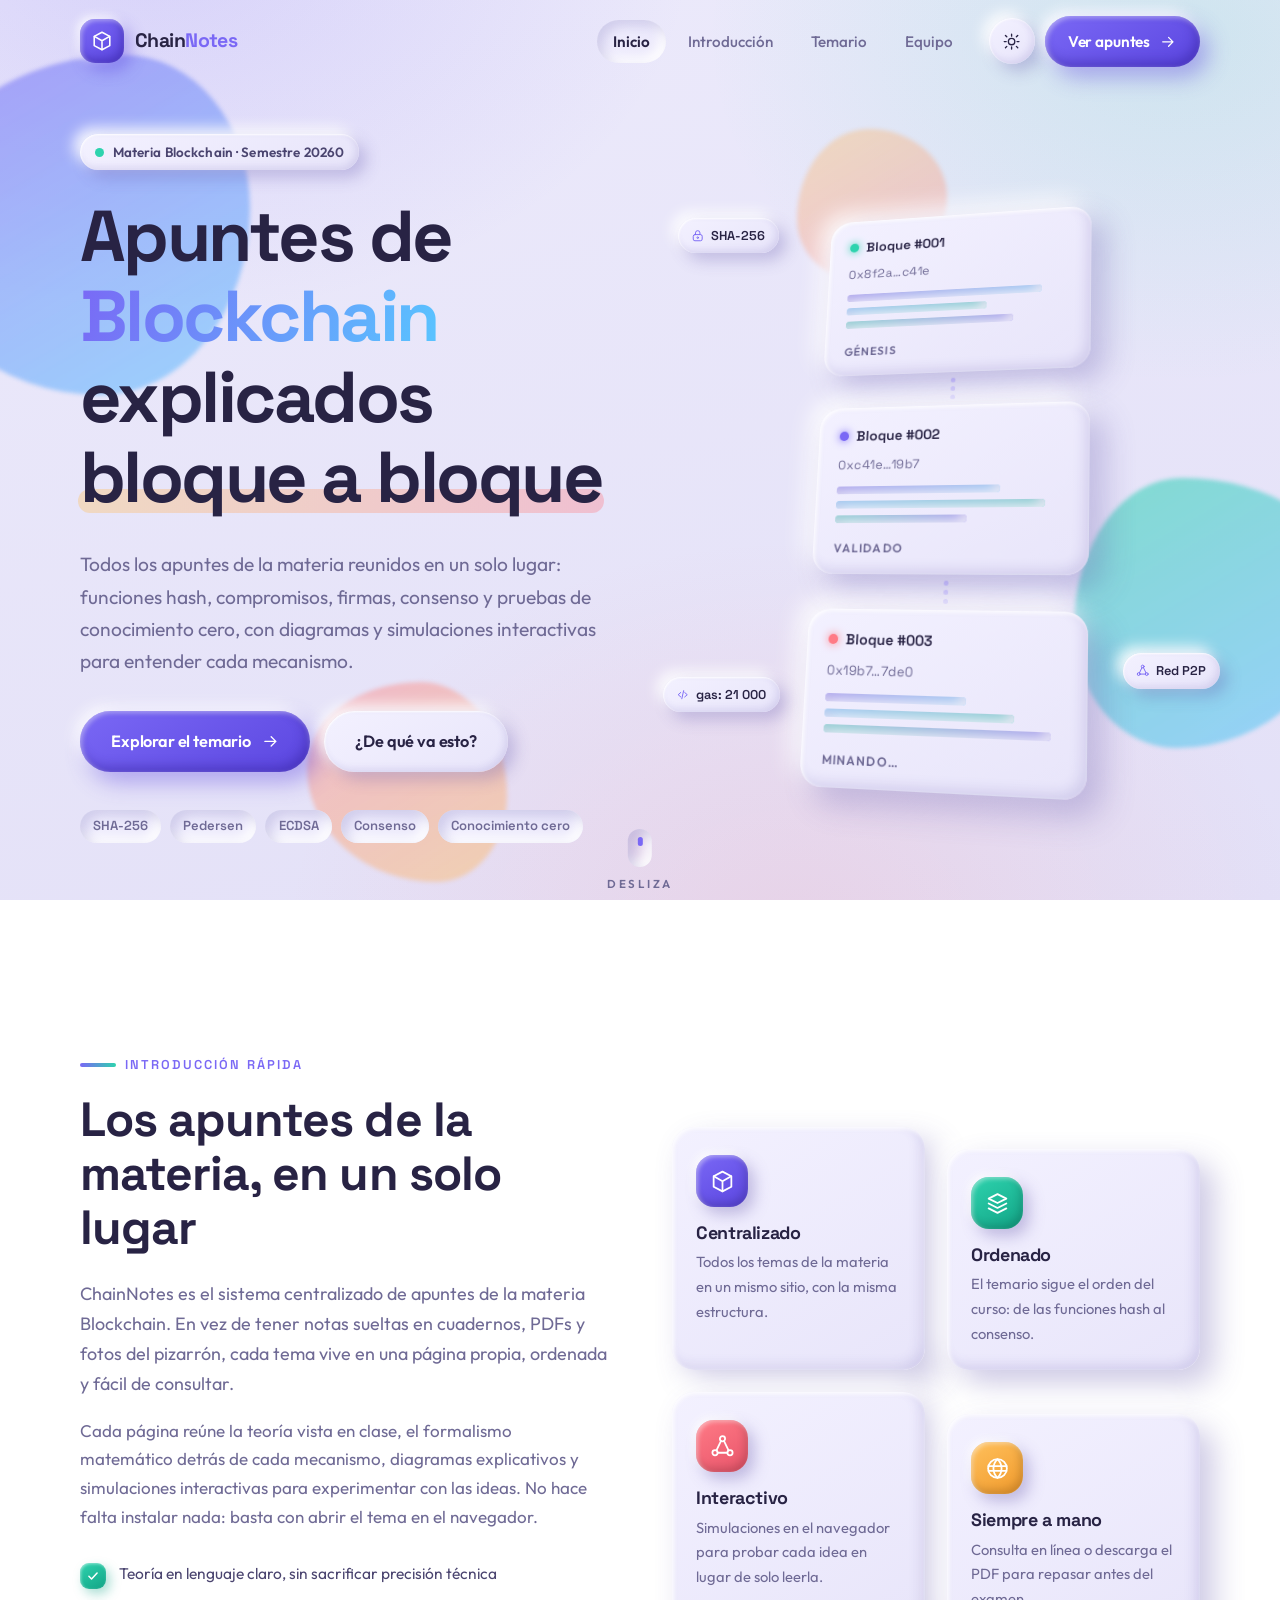
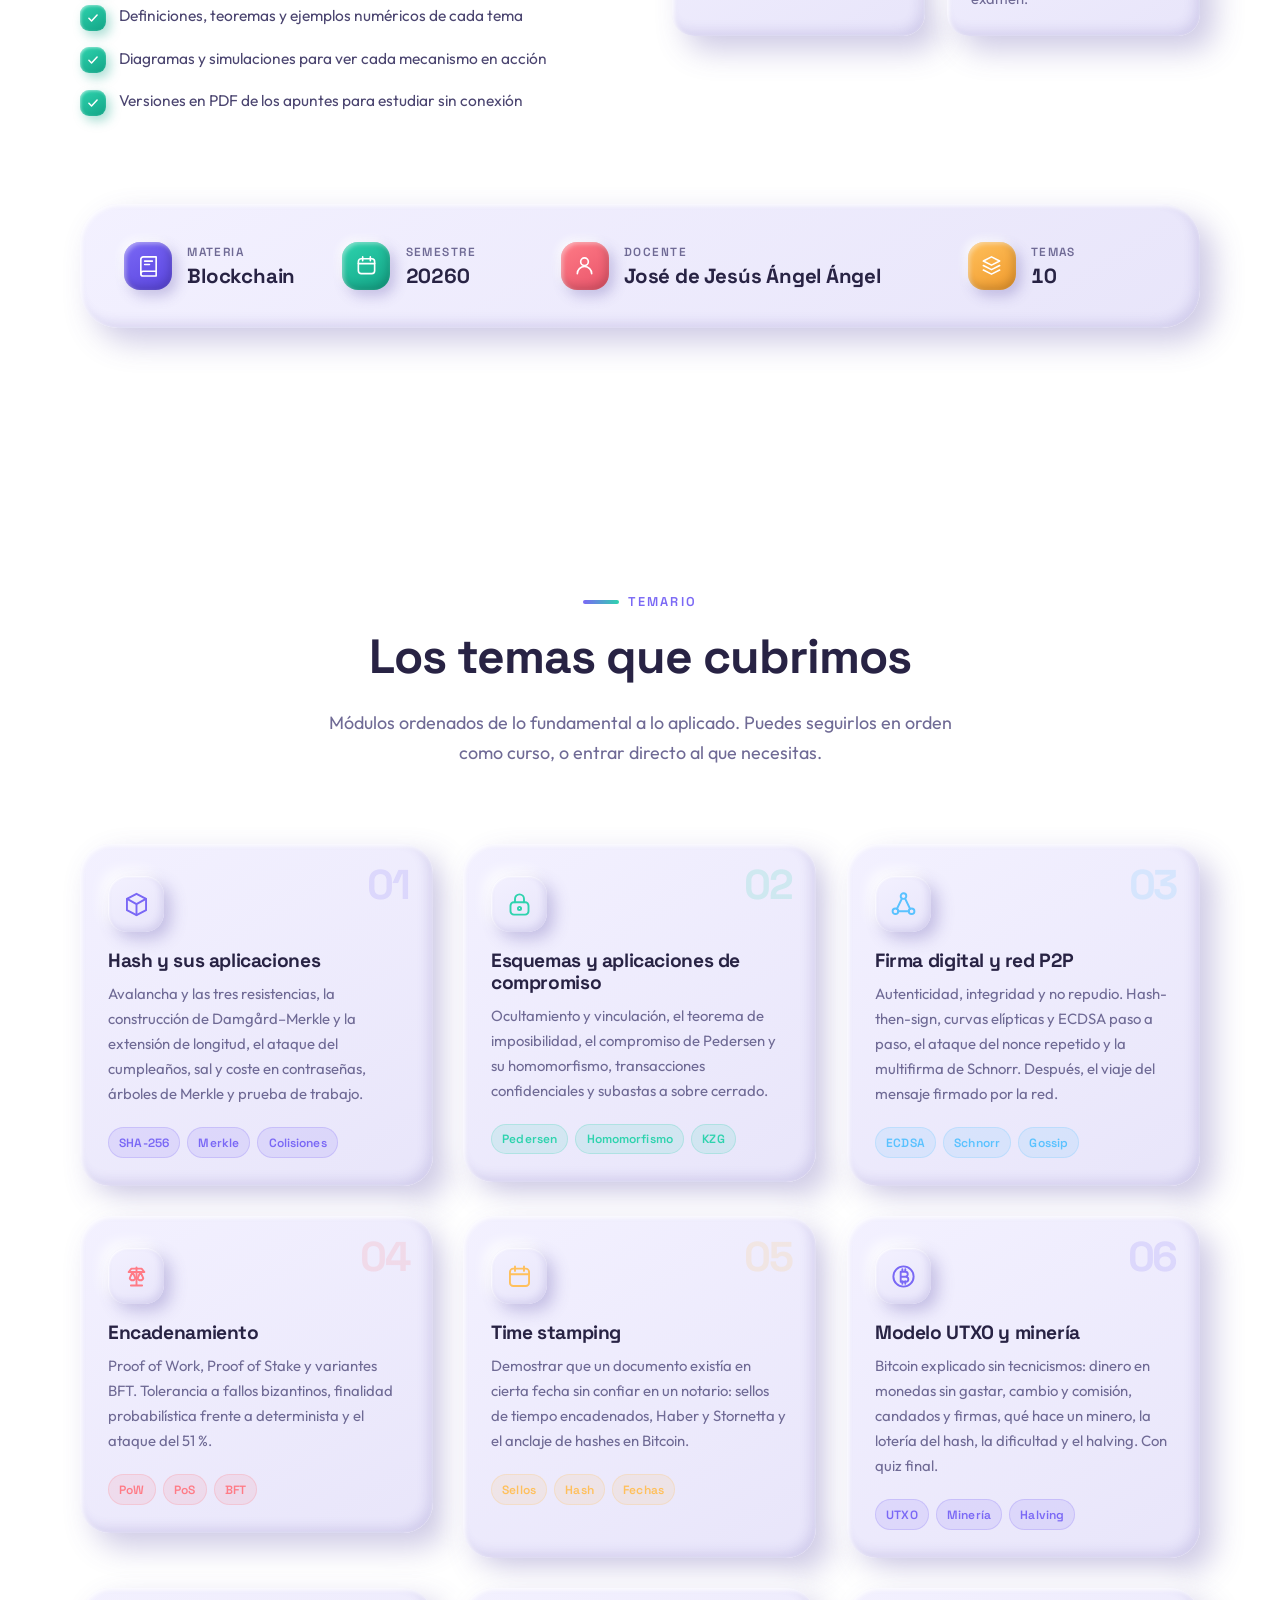
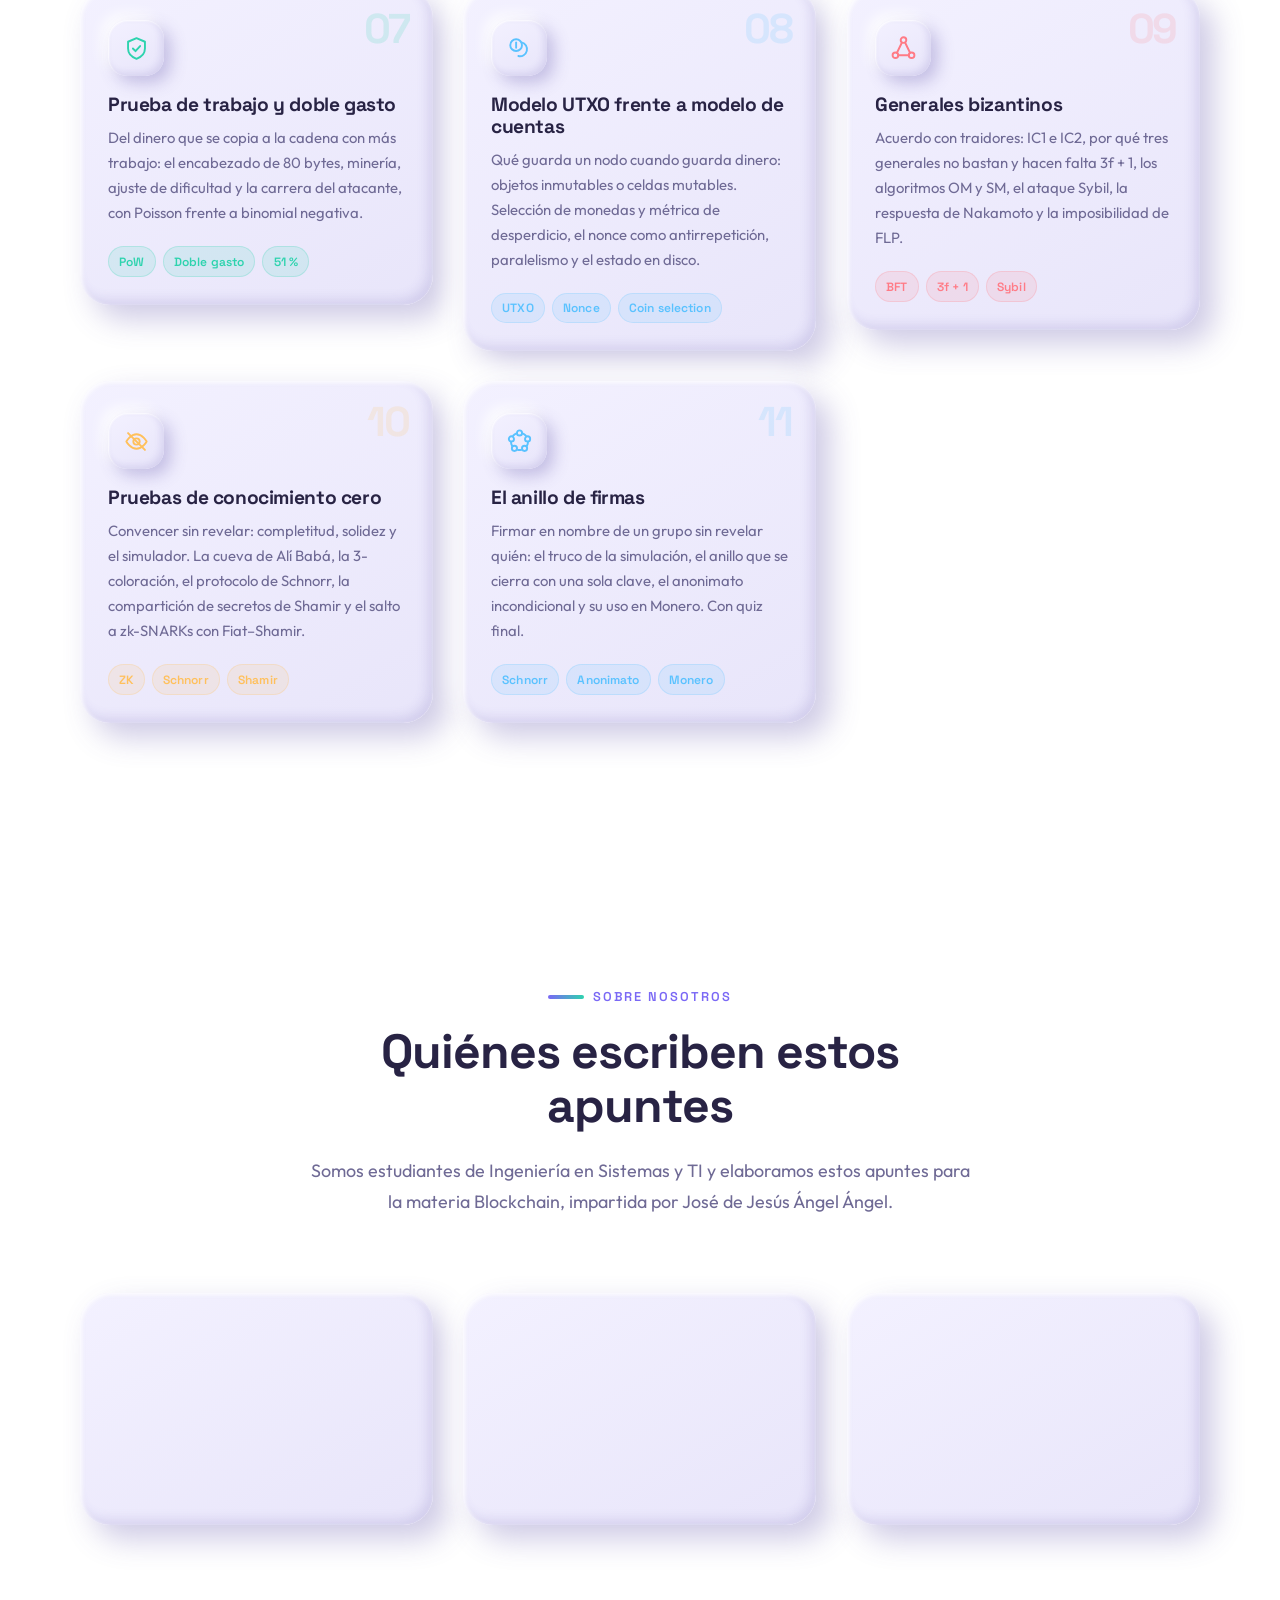
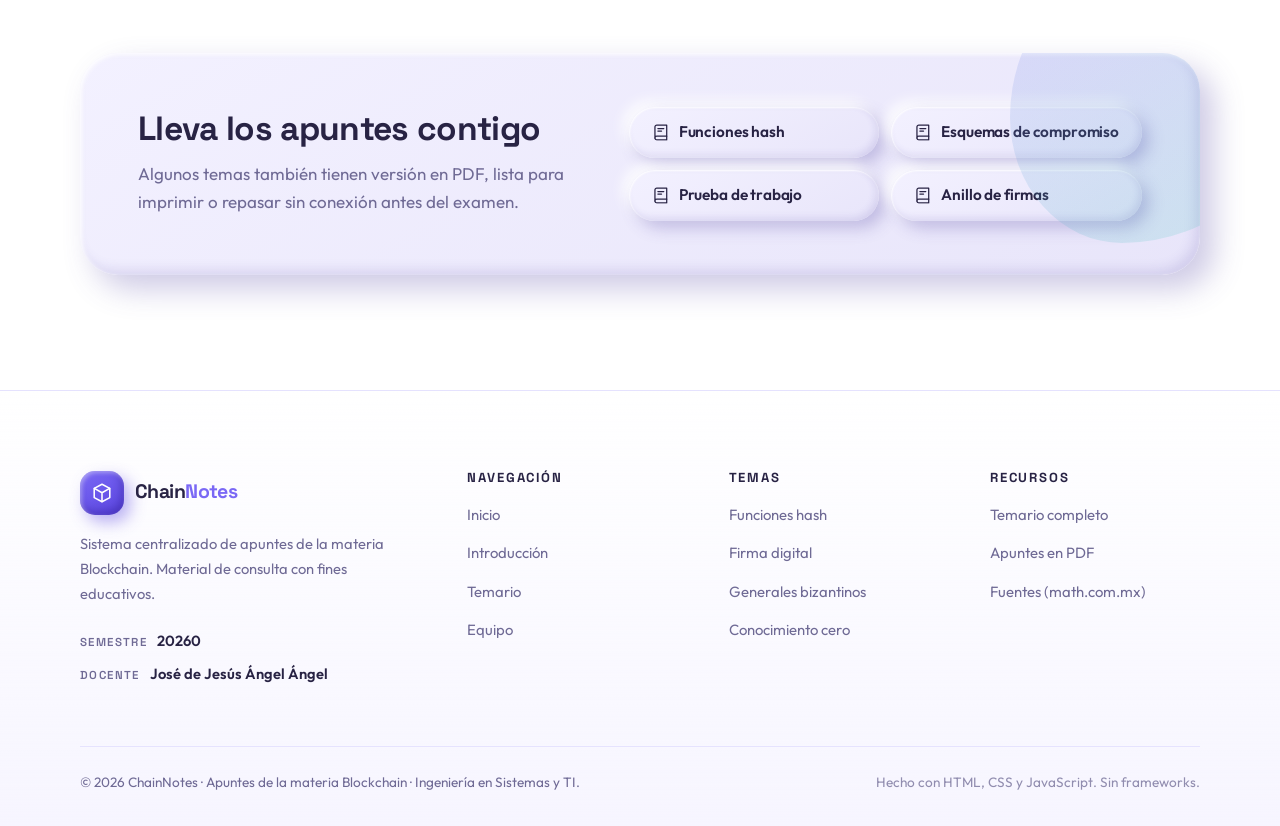
==== commit 68a84e94: "Refactor de cambios" ====
--- a/index.html
+++ b/index.html
@@ -288,23 +288,23 @@
       </article>
       </a>
 
-      <a href="temas/timestamping.html" class="topic__link">
       <article class="clay-card topic reveal" data-tilt style="--accent:var(--amber)">
         <span class="topic__num">05</span>
-        <span class="topic__icon"><svg viewBox="0 0 24 24"><use href="#i-bitcoin"/></svg></span>
+        <span class="topic__icon"><svg viewBox="0 0 24 24"><use href="#i-calendar"/></svg></span>
         <h3 class="topic__title">Time stamping</h3>
-        <p class="topic__desc">Anatomía de una transacción, Script, minería y dificultad, halving y política monetaria programada. El diseño original de Satoshi.</p>
-        <ul class="topic__tags"><li>UTXO</li><li>Minería</li><li>Script</li></ul>
-      </article>
-      </a>
+        <p class="topic__desc">Demostrar que un documento existía en cierta fecha sin confiar en un notario: sellos de tiempo encadenados, Haber y Stornetta y el anclaje de hashes en Bitcoin.</p>
+        <ul class="topic__tags"><li>Sellos</li><li>Hash</li><li>Fechas</li></ul>
+      </article>
       
+      <a href="temas/timestamping.html" class="topic__link">
       <article class="clay-card topic reveal" data-tilt style="--accent:var(--violet); --d:60ms">
         <span class="topic__num">06</span>
-        <span class="topic__icon"><svg viewBox="0 0 24 24"><use href="#i-eth"/></svg></span>
-        <h3 class="topic__title">Aplicaciones practicas</h3>
-        <p class="topic__desc">Del ledger al ordenador mundial: cuentas EOA y de contrato, estado global, ciclo de ejecución de la EVM y economía del gas.</p>
-        <ul class="topic__tags"><li>EVM</li><li>Gas</li><li>Estado</li></ul>
-      </article>
+        <span class="topic__icon"><svg viewBox="0 0 24 24"><use href="#i-bitcoin"/></svg></span>
+        <h3 class="topic__title">Modelo UTXO y minería</h3>
+        <p class="topic__desc">Bitcoin explicado sin tecnicismos: dinero en monedas sin gastar, cambio y comisión, candados y firmas, qué hace un minero, la lotería del hash, la dificultad y el halving. Con quiz final.</p>
+        <ul class="topic__tags"><li>UTXO</li><li>Minería</li><li>Halving</li></ul>
+      </article>
+      </a>
 
       <a href="temas/prueba-de-trabajo.html" class="topic__link">
       <article class="clay-card topic reveal" data-tilt style="--accent:var(--mint); --d:120ms">
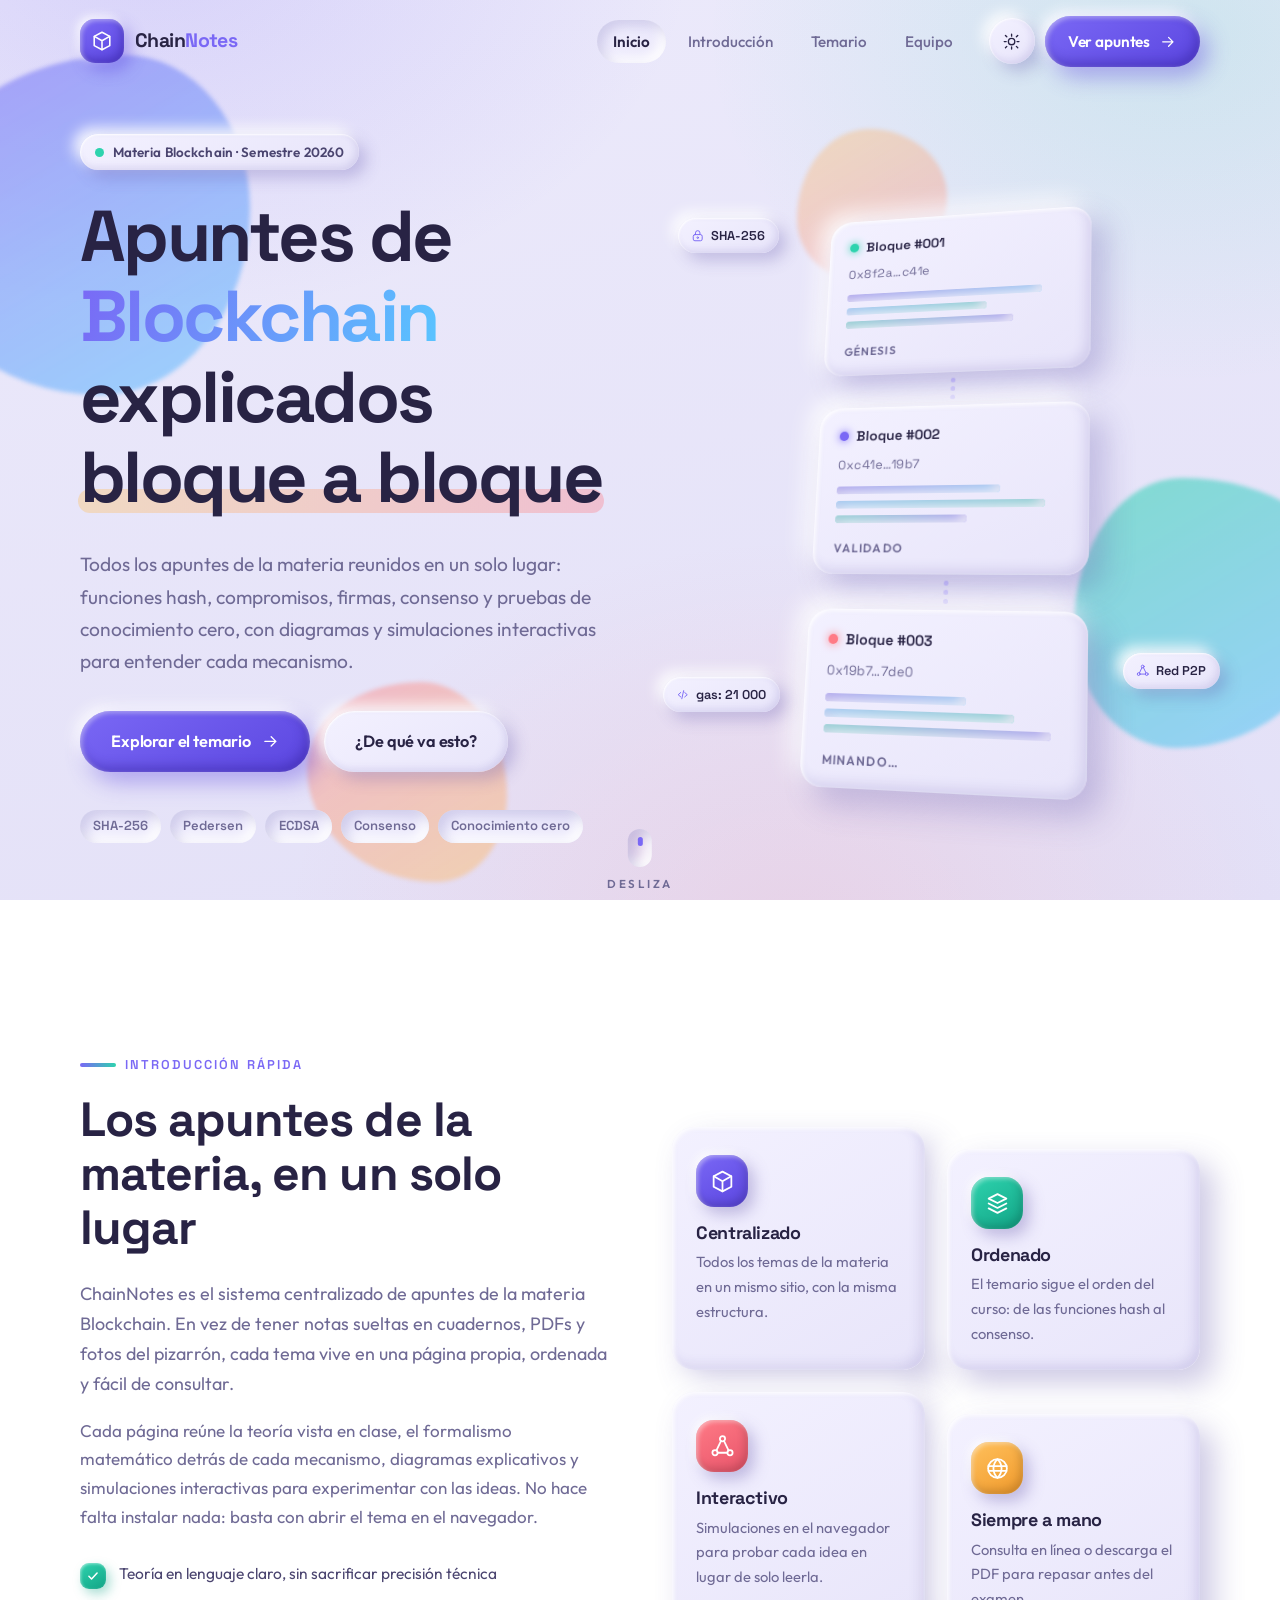
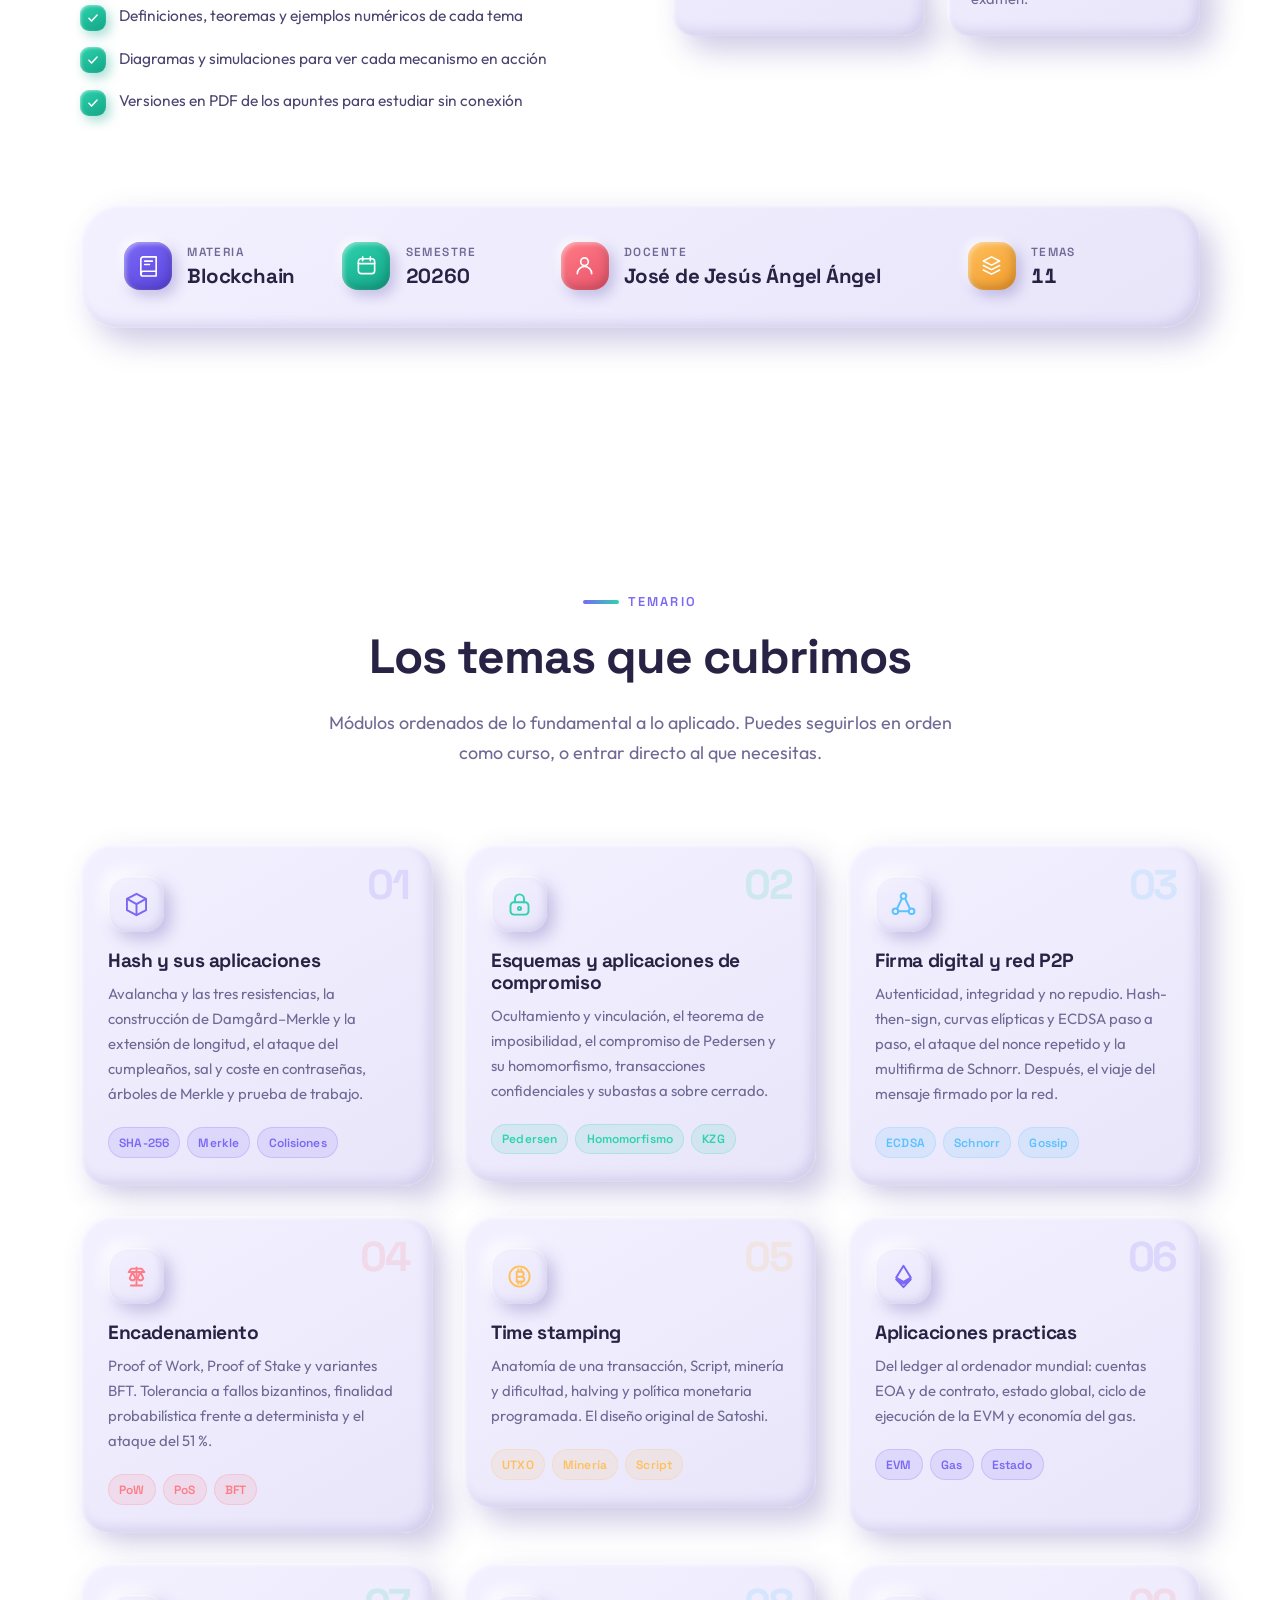
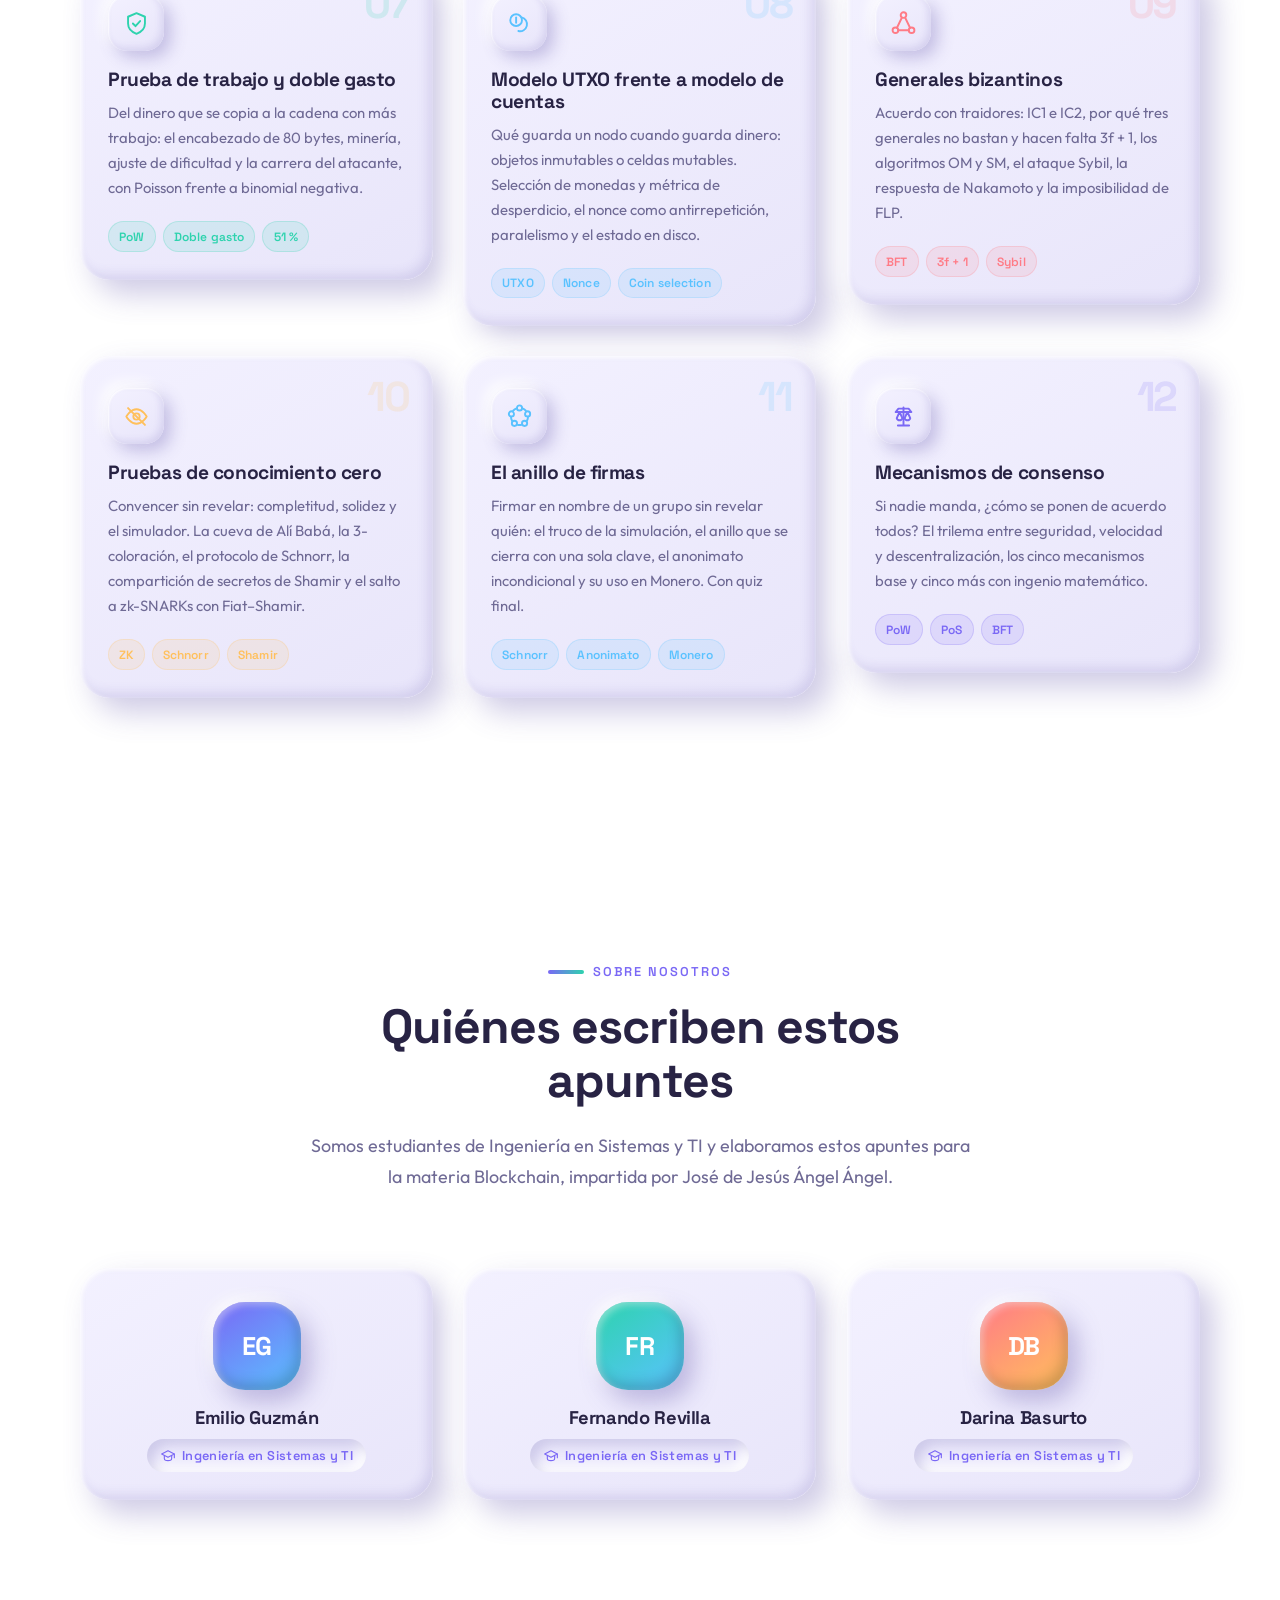
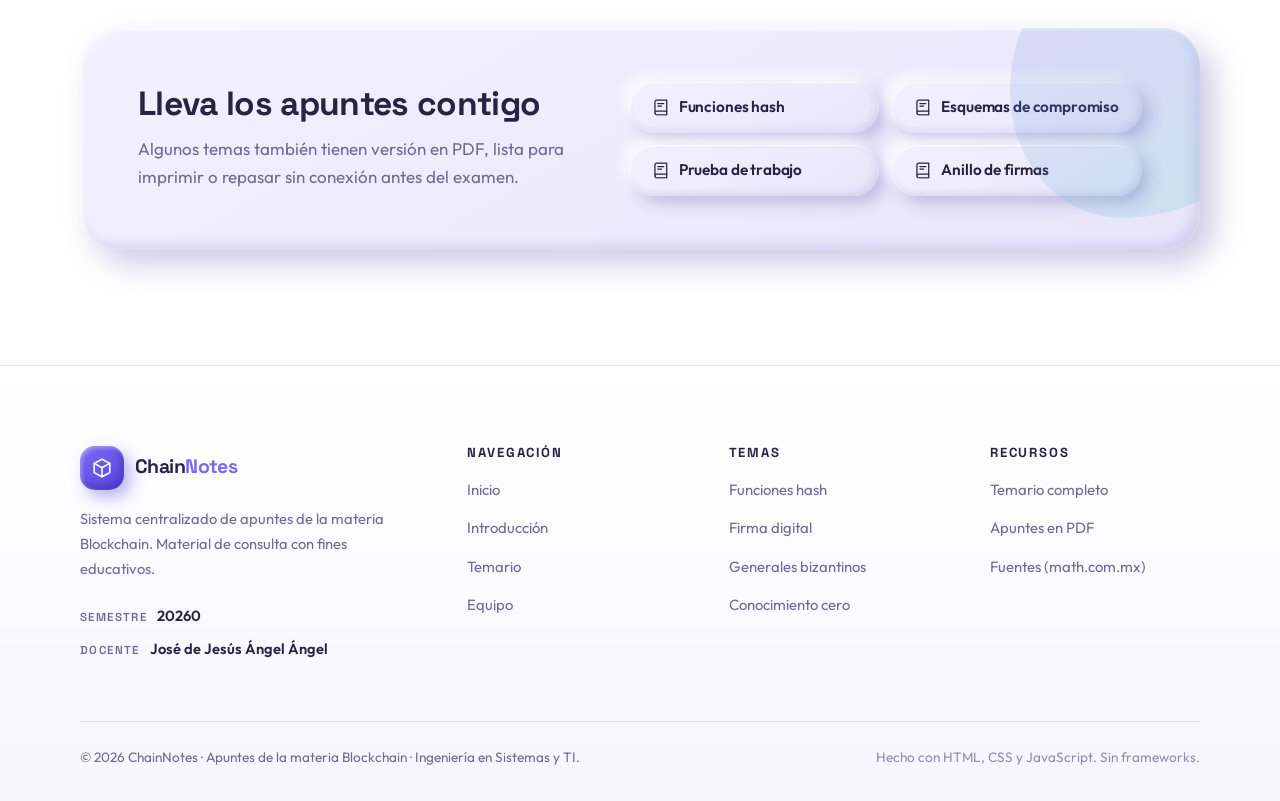
==== commit aac50b08: "Apunte: mecanismos de consenso en blockchain" ====
--- a/index.html
+++ b/index.html
@@ -288,23 +288,23 @@
       </article>
       </a>
 
+      <a href="temas/timestamping.html" class="topic__link">
       <article class="clay-card topic reveal" data-tilt style="--accent:var(--amber)">
         <span class="topic__num">05</span>
-        <span class="topic__icon"><svg viewBox="0 0 24 24"><use href="#i-calendar"/></svg></span>
+        <span class="topic__icon"><svg viewBox="0 0 24 24"><use href="#i-bitcoin"/></svg></span>
         <h3 class="topic__title">Time stamping</h3>
-        <p class="topic__desc">Demostrar que un documento existía en cierta fecha sin confiar en un notario: sellos de tiempo encadenados, Haber y Stornetta y el anclaje de hashes en Bitcoin.</p>
-        <ul class="topic__tags"><li>Sellos</li><li>Hash</li><li>Fechas</li></ul>
-      </article>
+        <p class="topic__desc">Anatomía de una transacción, Script, minería y dificultad, halving y política monetaria programada. El diseño original de Satoshi.</p>
+        <ul class="topic__tags"><li>UTXO</li><li>Minería</li><li>Script</li></ul>
+      </article>
+      </a>
       
-      <a href="temas/timestamping.html" class="topic__link">
       <article class="clay-card topic reveal" data-tilt style="--accent:var(--violet); --d:60ms">
         <span class="topic__num">06</span>
-        <span class="topic__icon"><svg viewBox="0 0 24 24"><use href="#i-bitcoin"/></svg></span>
-        <h3 class="topic__title">Modelo UTXO y minería</h3>
-        <p class="topic__desc">Bitcoin explicado sin tecnicismos: dinero en monedas sin gastar, cambio y comisión, candados y firmas, qué hace un minero, la lotería del hash, la dificultad y el halving. Con quiz final.</p>
-        <ul class="topic__tags"><li>UTXO</li><li>Minería</li><li>Halving</li></ul>
-      </article>
-      </a>
+        <span class="topic__icon"><svg viewBox="0 0 24 24"><use href="#i-eth"/></svg></span>
+        <h3 class="topic__title">Aplicaciones practicas</h3>
+        <p class="topic__desc">Del ledger al ordenador mundial: cuentas EOA y de contrato, estado global, ciclo de ejecución de la EVM y economía del gas.</p>
+        <ul class="topic__tags"><li>EVM</li><li>Gas</li><li>Estado</li></ul>
+      </article>
 
       <a href="temas/prueba-de-trabajo.html" class="topic__link">
       <article class="clay-card topic reveal" data-tilt style="--accent:var(--mint); --d:120ms">
@@ -353,6 +353,16 @@
         <h3 class="topic__title">El anillo de firmas</h3>
         <p class="topic__desc">Firmar en nombre de un grupo sin revelar quién: el truco de la simulación, el anillo que se cierra con una sola clave, el anonimato incondicional y su uso en Monero. Con quiz final.</p>
         <ul class="topic__tags"><li>Schnorr</li><li>Anonimato</li><li>Monero</li></ul>
+      </article>
+      </a>
+
+      <a href="temas/consenso.html" class="topic__link">
+      <article class="clay-card topic reveal" data-tilt style="--accent:var(--violet); --d:180ms">
+        <span class="topic__num">12</span>
+        <span class="topic__icon"><svg viewBox="0 0 24 24"><use href="#i-scale"/></svg></span>
+        <h3 class="topic__title">Mecanismos de consenso</h3>
+        <p class="topic__desc">Si nadie manda, ¿cómo se ponen de acuerdo todos? El trilema entre seguridad, velocidad y descentralización, los cinco mecanismos base y cinco más con ingenio matemático.</p>
+        <ul class="topic__tags"><li>PoW</li><li>PoS</li><li>BFT</li></ul>
       </article>
       </a>
 
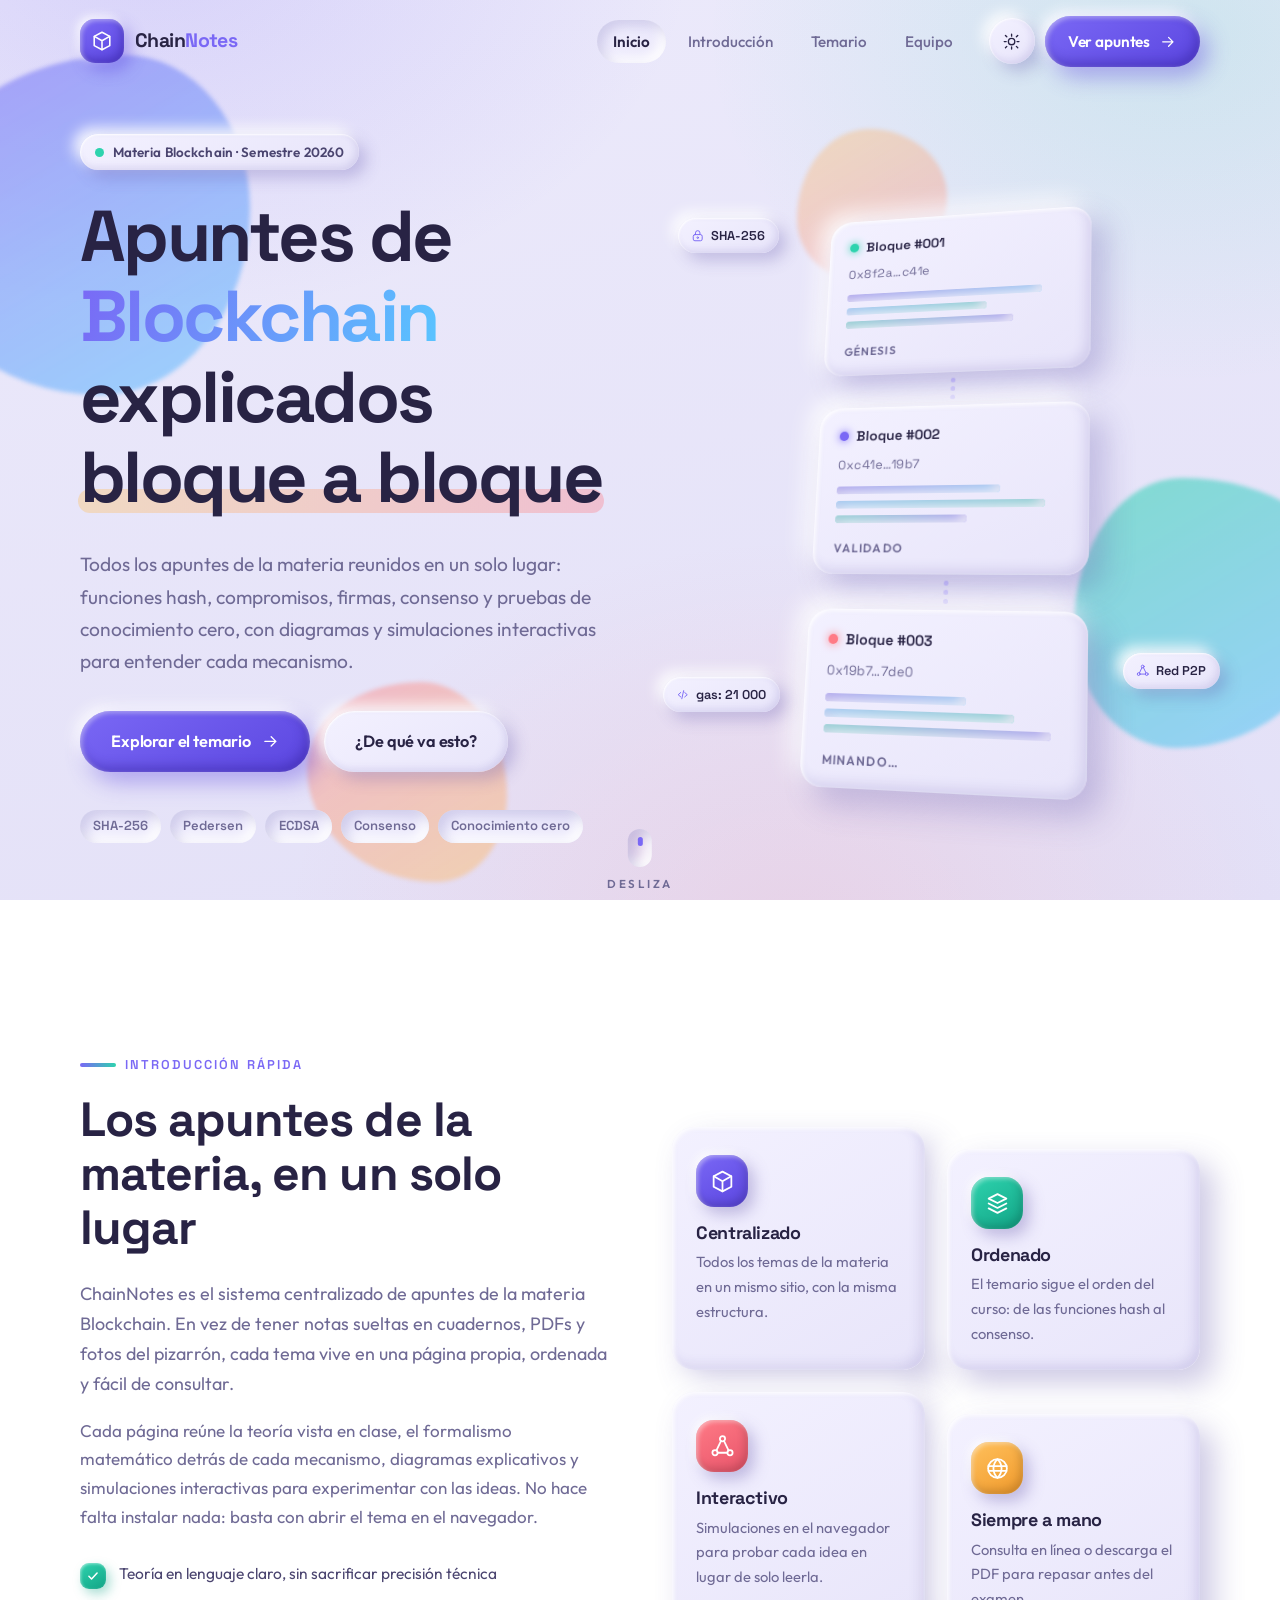
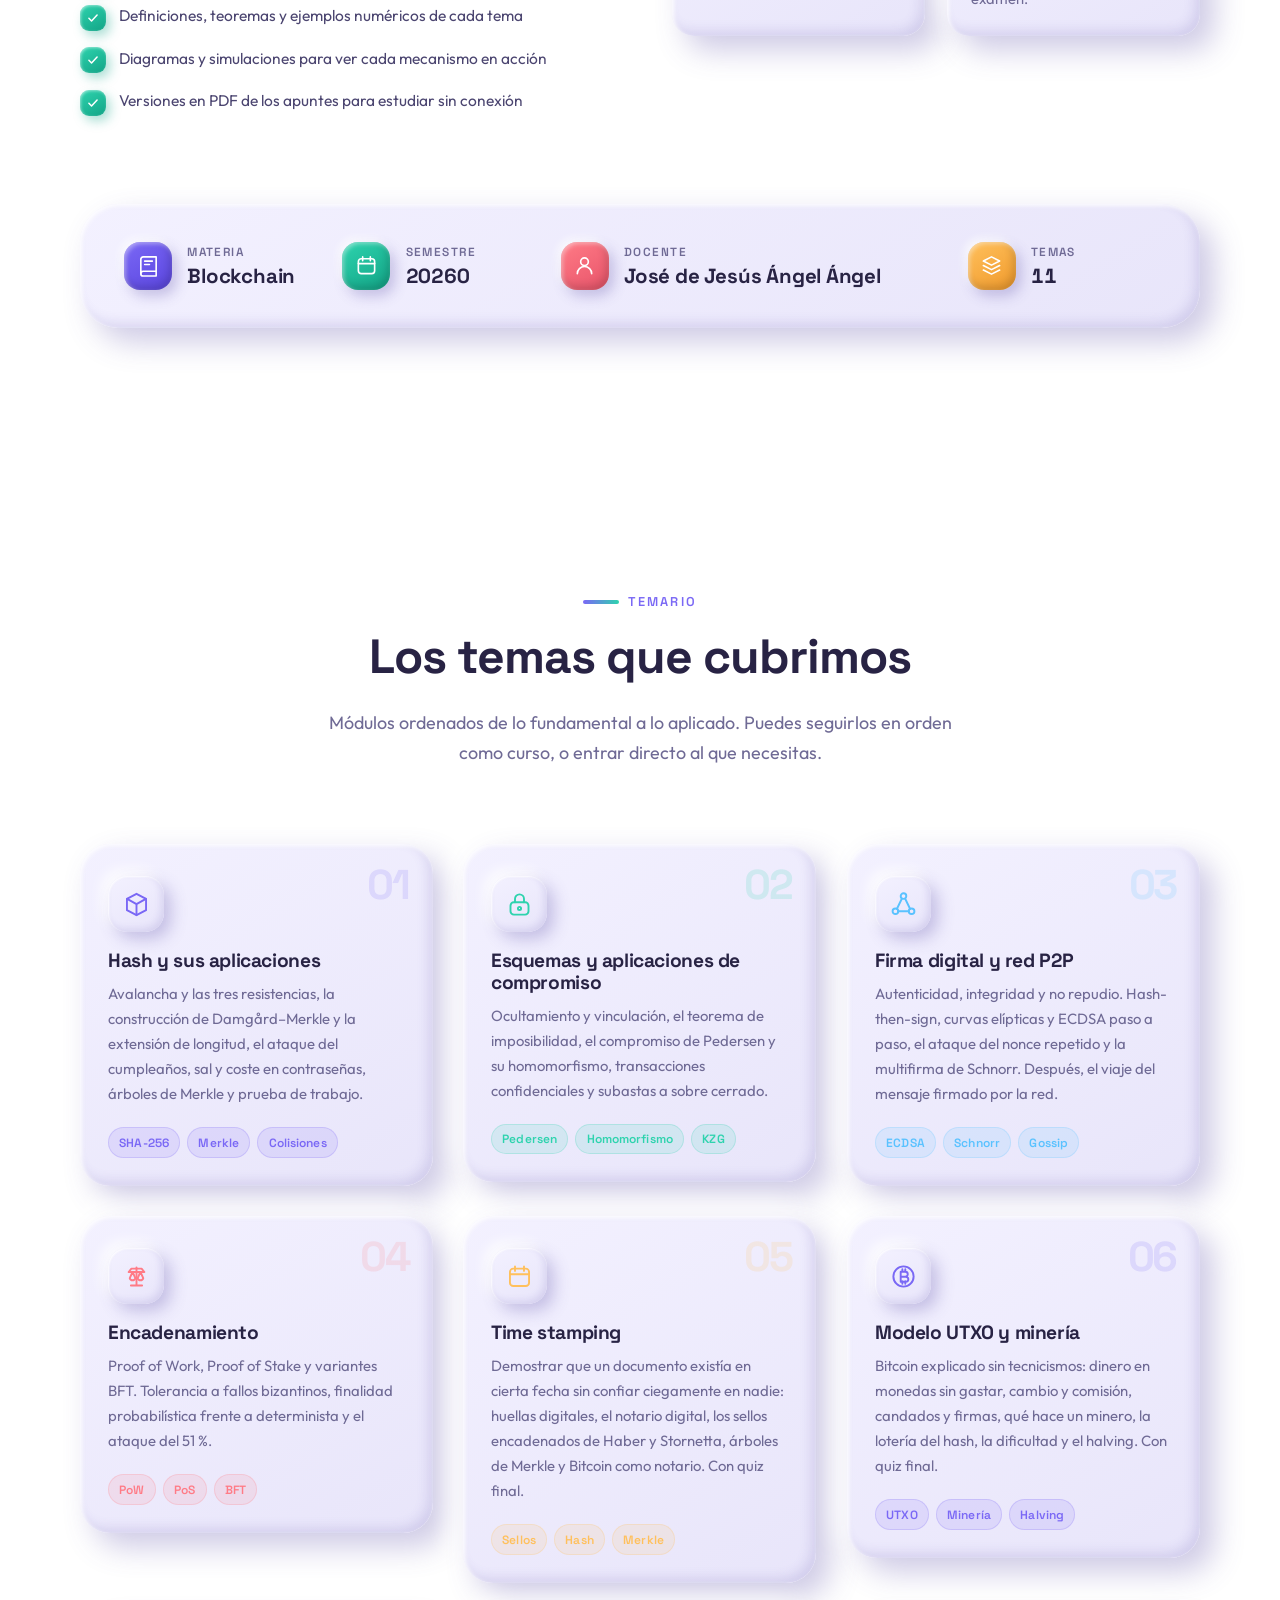
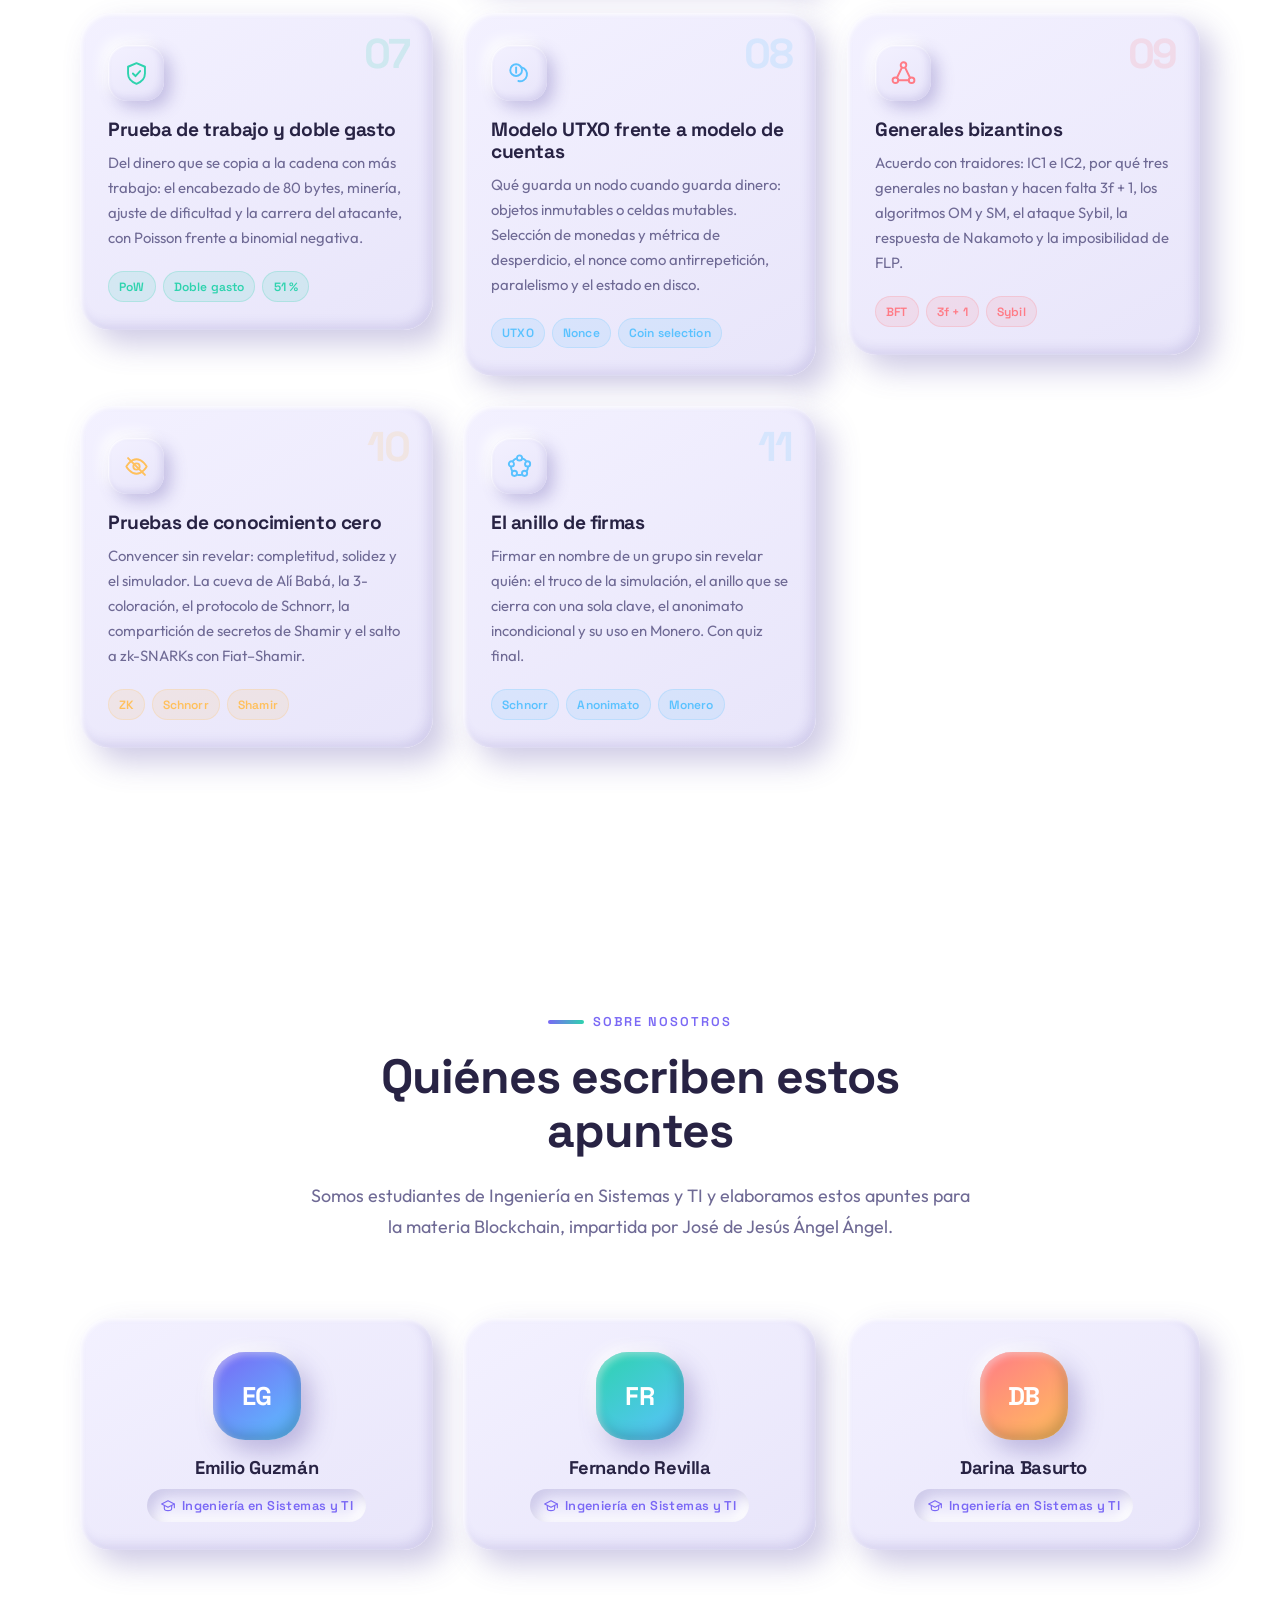
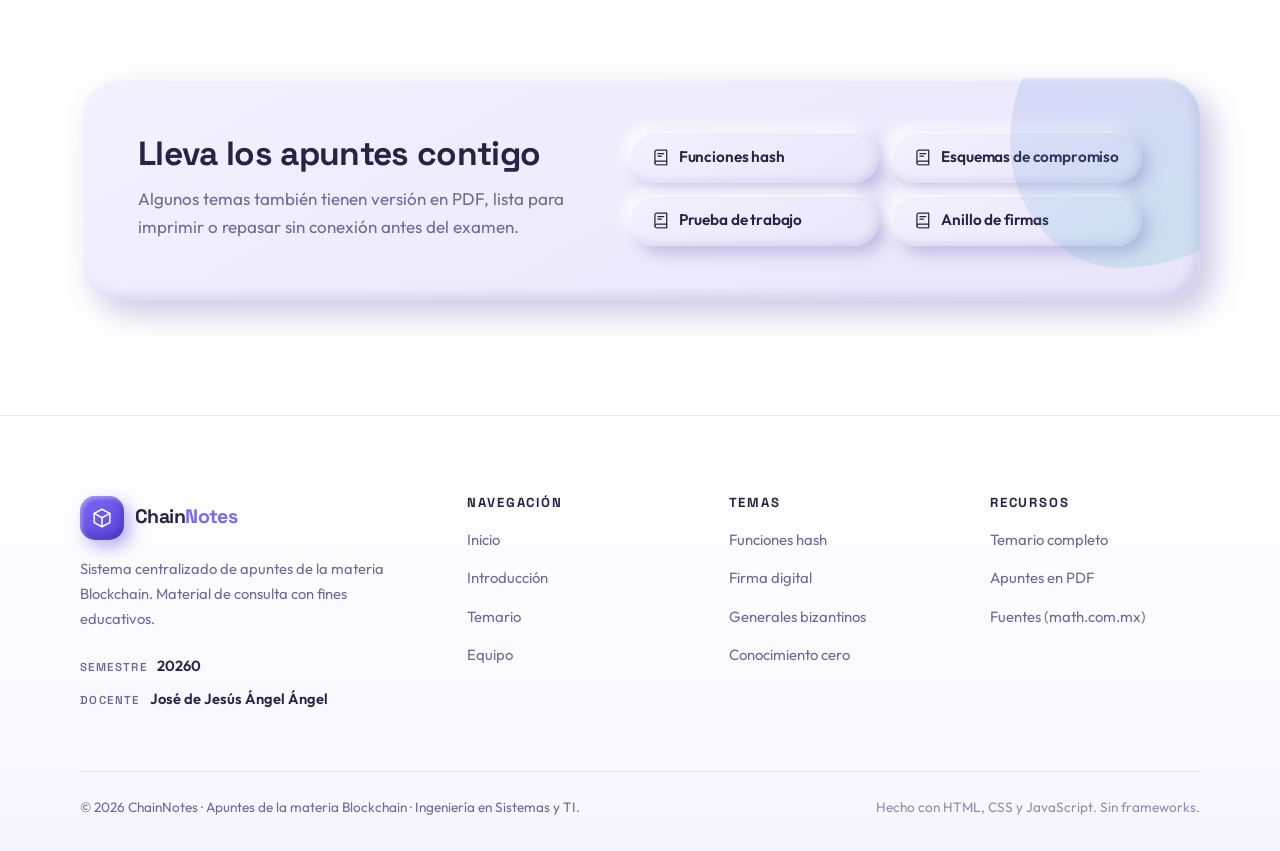
==== commit 26455a33: "Sprint cambios 2" ====
--- a/index.html
+++ b/index.html
@@ -291,20 +291,22 @@
       <a href="temas/timestamping.html" class="topic__link">
       <article class="clay-card topic reveal" data-tilt style="--accent:var(--amber)">
         <span class="topic__num">05</span>
-        <span class="topic__icon"><svg viewBox="0 0 24 24"><use href="#i-bitcoin"/></svg></span>
+        <span class="topic__icon"><svg viewBox="0 0 24 24"><use href="#i-calendar"/></svg></span>
         <h3 class="topic__title">Time stamping</h3>
-        <p class="topic__desc">Anatomía de una transacción, Script, minería y dificultad, halving y política monetaria programada. El diseño original de Satoshi.</p>
-        <ul class="topic__tags"><li>UTXO</li><li>Minería</li><li>Script</li></ul>
+        <p class="topic__desc">Demostrar que un documento existía en cierta fecha sin confiar ciegamente en nadie: huellas digitales, el notario digital, los sellos encadenados de Haber y Stornetta, árboles de Merkle y Bitcoin como notario. Con quiz final.</p>
+        <ul class="topic__tags"><li>Sellos</li><li>Hash</li><li>Merkle</li></ul>
       </article>
       </a>
       
+      <a href="temas/utxo-y-mineria.html" class="topic__link">
       <article class="clay-card topic reveal" data-tilt style="--accent:var(--violet); --d:60ms">
         <span class="topic__num">06</span>
-        <span class="topic__icon"><svg viewBox="0 0 24 24"><use href="#i-eth"/></svg></span>
-        <h3 class="topic__title">Aplicaciones practicas</h3>
-        <p class="topic__desc">Del ledger al ordenador mundial: cuentas EOA y de contrato, estado global, ciclo de ejecución de la EVM y economía del gas.</p>
-        <ul class="topic__tags"><li>EVM</li><li>Gas</li><li>Estado</li></ul>
-      </article>
+        <span class="topic__icon"><svg viewBox="0 0 24 24"><use href="#i-bitcoin"/></svg></span>
+        <h3 class="topic__title">Modelo UTXO y minería</h3>
+        <p class="topic__desc">Bitcoin explicado sin tecnicismos: dinero en monedas sin gastar, cambio y comisión, candados y firmas, qué hace un minero, la lotería del hash, la dificultad y el halving. Con quiz final.</p>
+        <ul class="topic__tags"><li>UTXO</li><li>Minería</li><li>Halving</li></ul>
+      </article>
+      </a>
 
       <a href="temas/prueba-de-trabajo.html" class="topic__link">
       <article class="clay-card topic reveal" data-tilt style="--accent:var(--mint); --d:120ms">
@@ -353,16 +355,6 @@
         <h3 class="topic__title">El anillo de firmas</h3>
         <p class="topic__desc">Firmar en nombre de un grupo sin revelar quién: el truco de la simulación, el anillo que se cierra con una sola clave, el anonimato incondicional y su uso en Monero. Con quiz final.</p>
         <ul class="topic__tags"><li>Schnorr</li><li>Anonimato</li><li>Monero</li></ul>
-      </article>
-      </a>
-
-      <a href="temas/consenso.html" class="topic__link">
-      <article class="clay-card topic reveal" data-tilt style="--accent:var(--violet); --d:180ms">
-        <span class="topic__num">12</span>
-        <span class="topic__icon"><svg viewBox="0 0 24 24"><use href="#i-scale"/></svg></span>
-        <h3 class="topic__title">Mecanismos de consenso</h3>
-        <p class="topic__desc">Si nadie manda, ¿cómo se ponen de acuerdo todos? El trilema entre seguridad, velocidad y descentralización, los cinco mecanismos base y cinco más con ingenio matemático.</p>
-        <ul class="topic__tags"><li>PoW</li><li>PoS</li><li>BFT</li></ul>
       </article>
       </a>
 
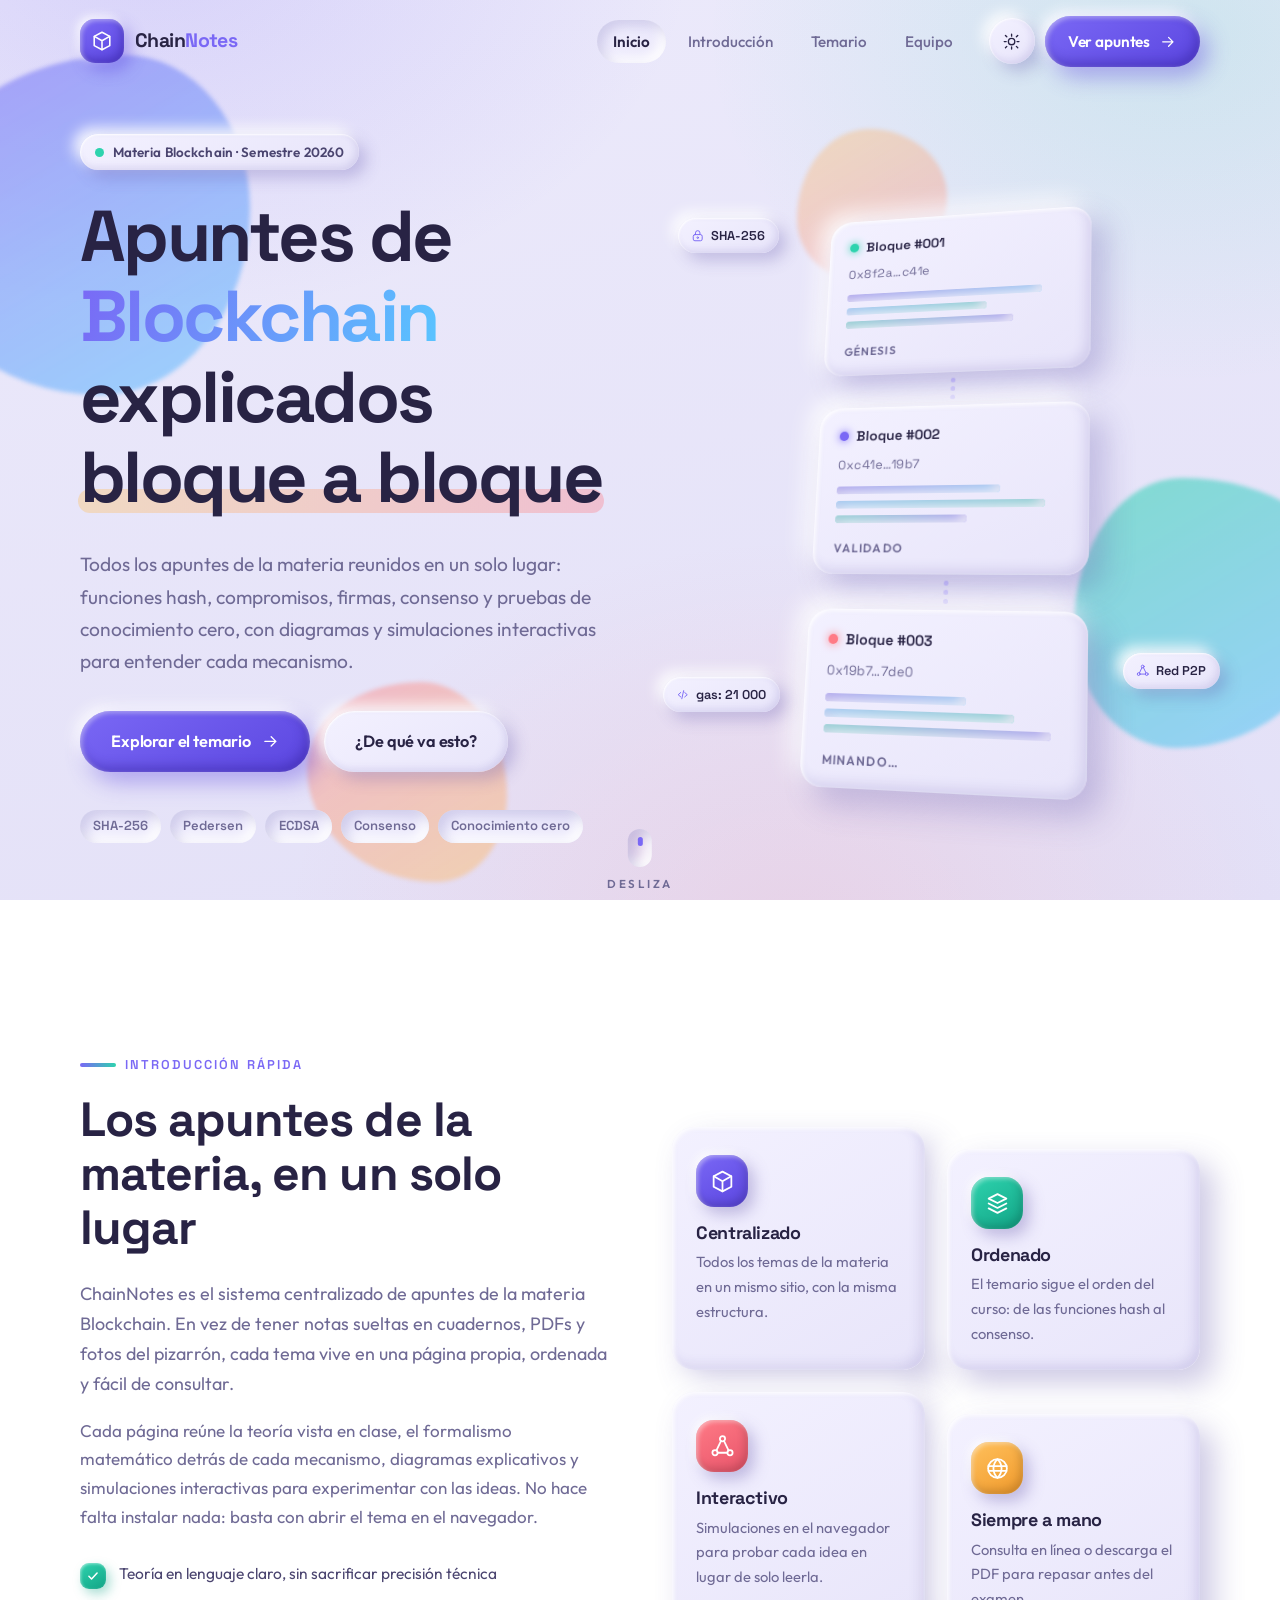
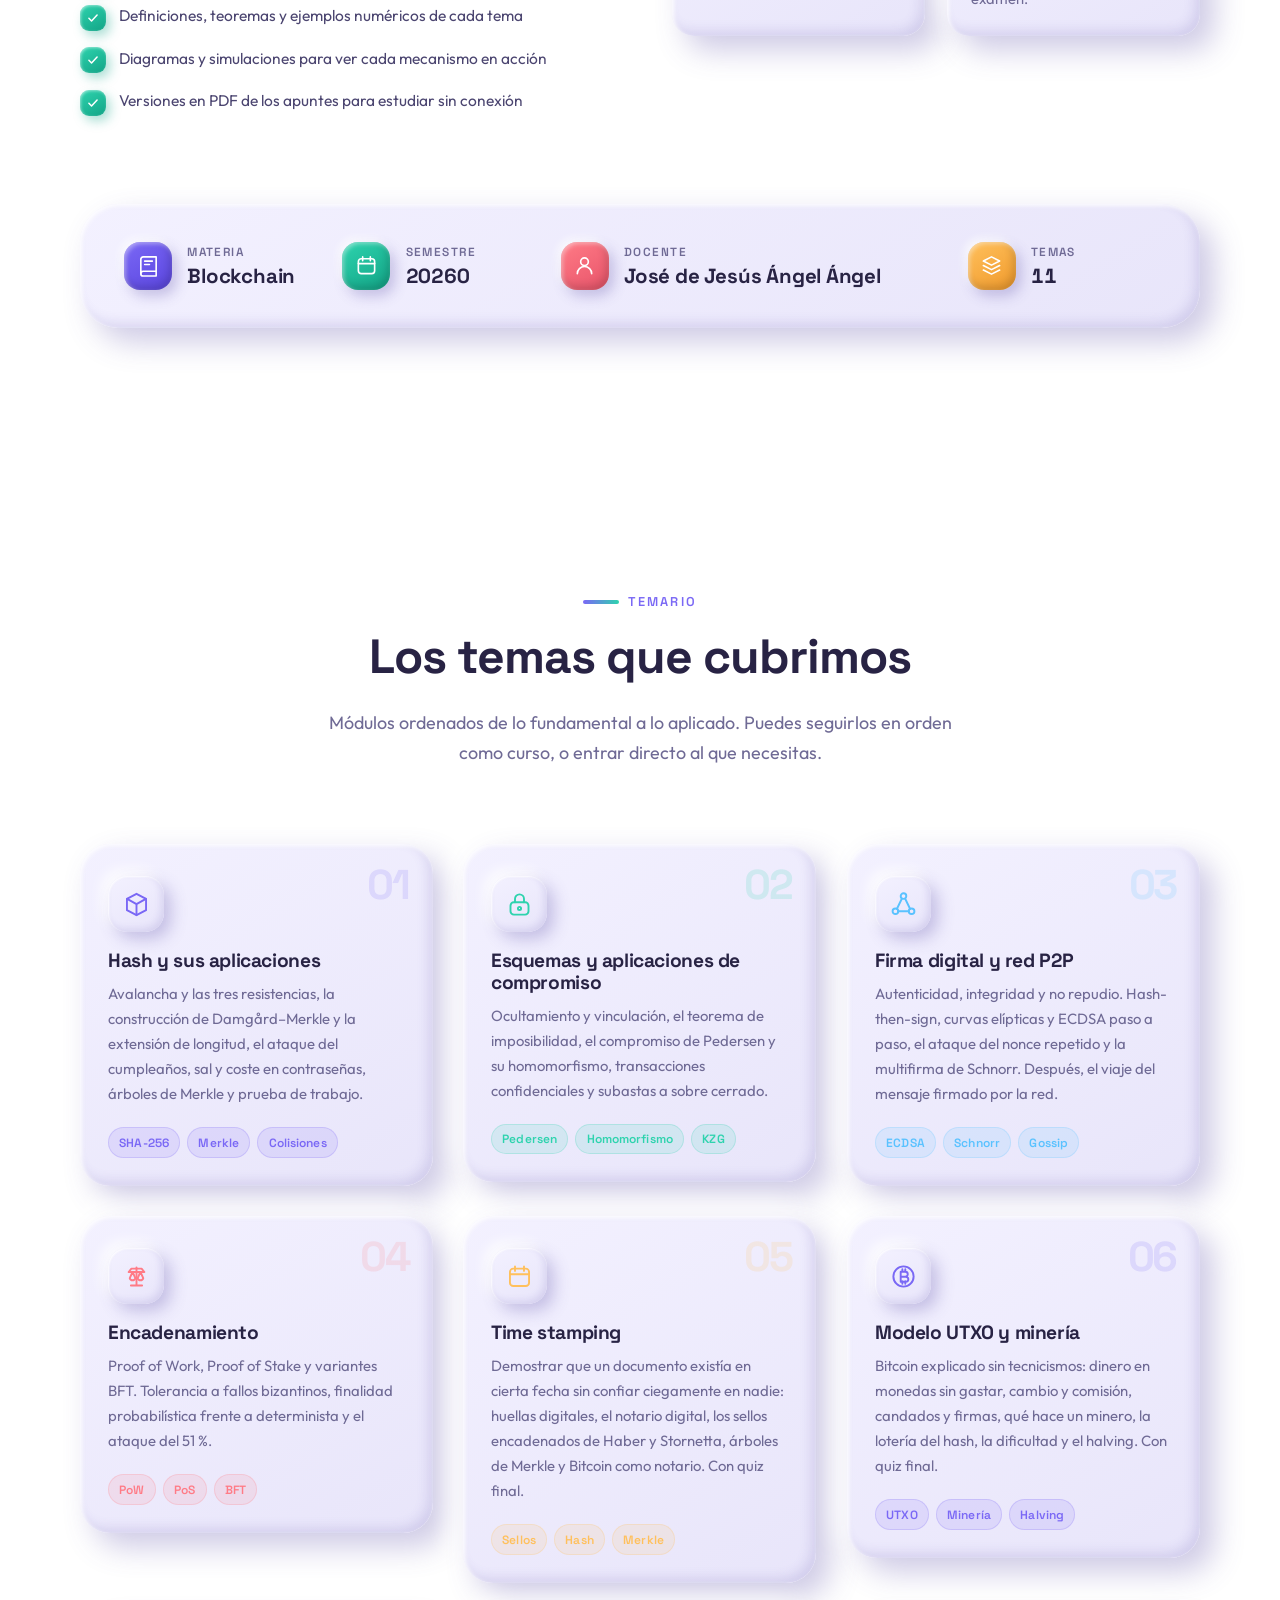
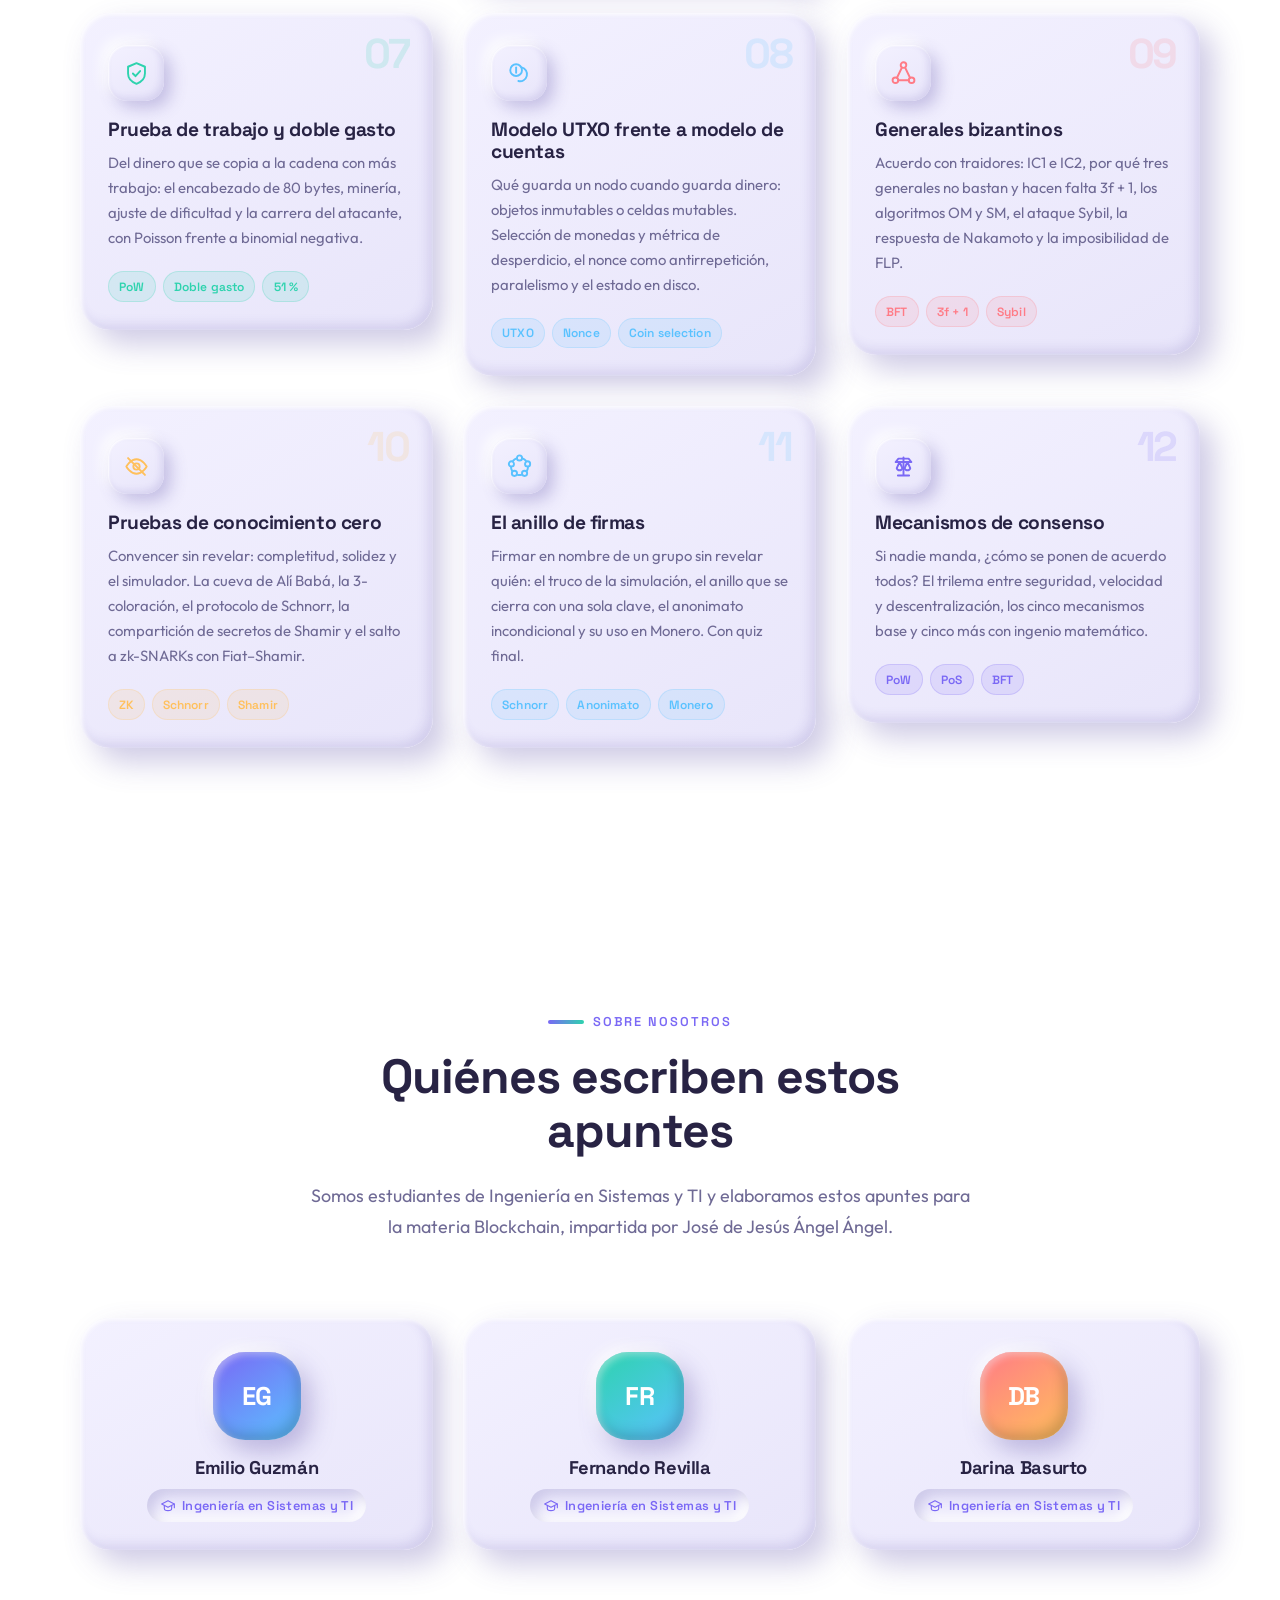
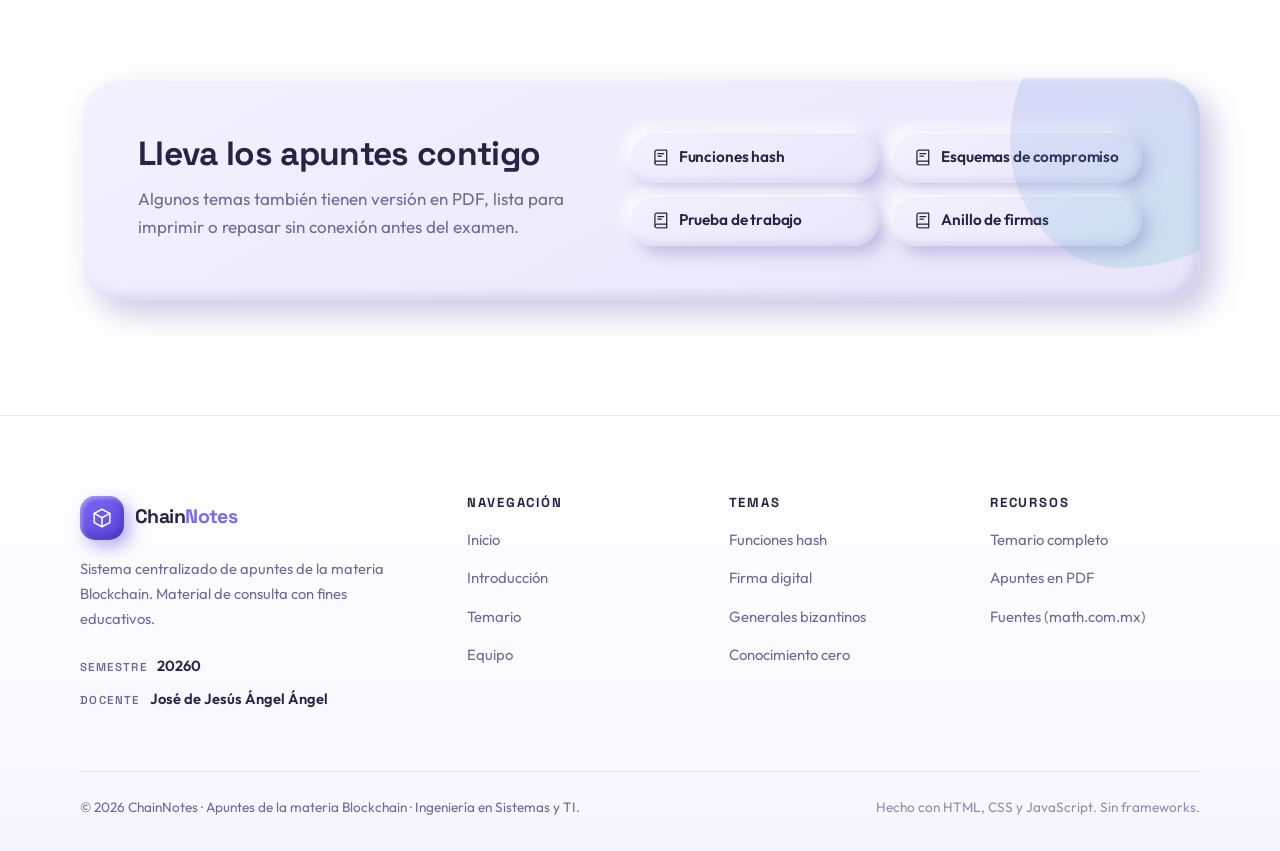
==== commit 98d658e3: "Merge branch 'master' of https://github.com/emiliooarrig/apuntes-blockchain" ====
--- a/index.html
+++ b/index.html
@@ -358,6 +358,16 @@
       </article>
       </a>
 
+      <a href="temas/consenso.html" class="topic__link">
+      <article class="clay-card topic reveal" data-tilt style="--accent:var(--violet); --d:180ms">
+        <span class="topic__num">12</span>
+        <span class="topic__icon"><svg viewBox="0 0 24 24"><use href="#i-scale"/></svg></span>
+        <h3 class="topic__title">Mecanismos de consenso</h3>
+        <p class="topic__desc">Si nadie manda, ¿cómo se ponen de acuerdo todos? El trilema entre seguridad, velocidad y descentralización, los cinco mecanismos base y cinco más con ingenio matemático.</p>
+        <ul class="topic__tags"><li>PoW</li><li>PoS</li><li>BFT</li></ul>
+      </article>
+      </a>
+
     </div>
   </div>
 </section>
